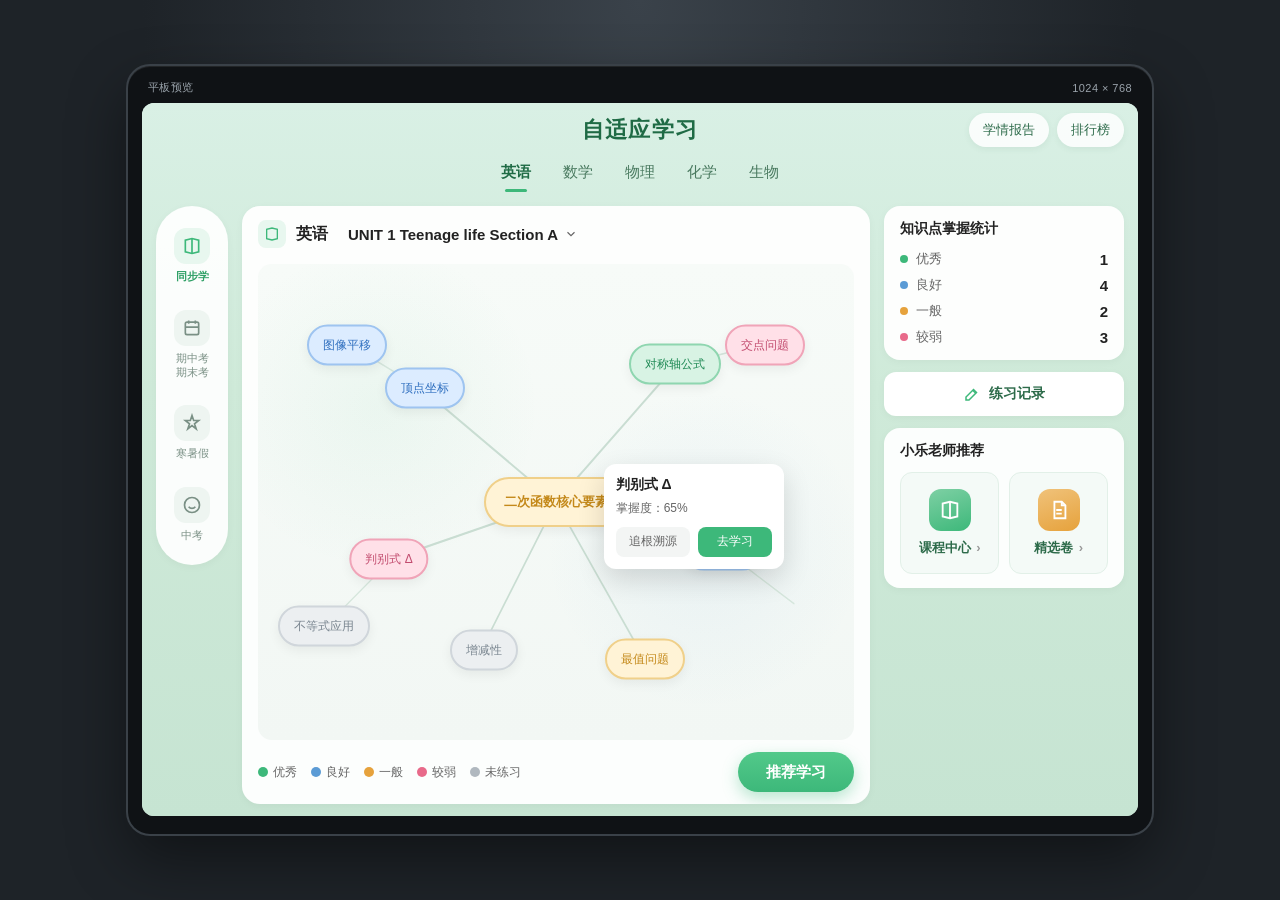
==== index.html @ 0421db3d "Add adaptive learning course-center prototype with finalized chapter page. Includes chapter UI snaps" ====
<!DOCTYPE html>
<html lang="zh-CN">
<head>
  <meta charset="UTF-8" />
  <meta name="viewport" content="width=device-width, initial-scale=1.0" />
  <title>自适应学习 · 课程中心原型</title>
  <link rel="stylesheet" href="css/app.css?v=20260810ae" />
  <link rel="stylesheet" href="css/prd.css?v=20260810h" />
</head>
<body>
  <div class="device-stage">
    <div class="device-frame" id="device-frame">
      <div class="device-bezel">
        <div class="device-meta">
          <span>平板预览</span>
          <span>1024 × 768</span>
        </div>
        <div class="shell">
    <!-- ========== 首页 ========== -->
    <div class="view active" id="view-home">
      <div class="home">
        <div class="home-top">
          <div class="home-brand">自适应学习</div>
          <div class="home-actions">
            <button class="pill-btn" type="button">学情报告</button>
            <button class="pill-btn" type="button">排行榜</button>
          </div>
        </div>

        <div class="subjects">
          <button class="subject active" type="button">英语</button>
          <button class="subject" type="button">数学</button>
          <button class="subject" type="button">物理</button>
          <button class="subject" type="button">化学</button>
          <button class="subject" type="button">生物</button>
        </div>

        <div class="home-body">
          <aside class="side-nav">
            <button class="side-item active" type="button">
              <span class="icon">
                <svg viewBox="0 0 24 24" fill="none" stroke="currentColor" stroke-width="2"><path d="M4 19V5l8-2 8 2v14l-8 2-8-2z"/><path d="M12 3v18"/></svg>
              </span>
              同步学
            </button>
            <button class="side-item" type="button">
              <span class="icon">
                <svg viewBox="0 0 24 24" fill="none" stroke="currentColor" stroke-width="2"><rect x="4" y="5" width="16" height="15" rx="2"/><path d="M8 3v4M16 3v4M4 11h16"/></svg>
              </span>
              期中考<br />期末考
            </button>
            <button class="side-item" type="button">
              <span class="icon">
                <svg viewBox="0 0 24 24" fill="none" stroke="currentColor" stroke-width="2"><path d="M12 3l2 6h6l-5 4 2 6-5-4-5 4 2-6-5-4h6z"/></svg>
              </span>
              寒暑假
            </button>
            <button class="side-item" type="button">
              <span class="icon">
                <svg viewBox="0 0 24 24" fill="none" stroke="currentColor" stroke-width="2"><circle cx="12" cy="12" r="9"/><path d="M8 14s1.5 2 4 2 4-2 4-2M9 10h.01M15 10h.01"/></svg>
              </span>
              中考
            </button>
          </aside>

          <section class="map-card">
            <div class="map-head">
              <span class="book">
                <svg viewBox="0 0 24 24" fill="none" stroke="currentColor" stroke-width="2"><path d="M4 19V5l8-2 8 2v14l-8 2-8-2z"/></svg>
              </span>
              <span class="map-subject">英语</span>
              <div class="catalog-picker" id="scope-picker">
                <button class="catalog-trigger" type="button" id="home-scope-title" aria-expanded="false" aria-haspopup="listbox">
                  <span id="home-scope-name">UNIT 1 Teenage life Section A</span>
                  <svg class="catalog-caret" viewBox="0 0 24 24" fill="none" stroke="currentColor" stroke-width="2"><path d="M6 9l6 6 6-6"/></svg>
                </button>
                <div class="catalog-menu" id="scope-menu" hidden>
                  <div class="catalog-group open" data-group="unit1">
                    <div class="catalog-row catalog-chapter" data-home-scope="chapter" data-scope-label="UNIT 1 Teenage life">
                      <button type="button" class="catalog-toggle" aria-label="展开或收起" data-toggle-group="unit1"></button>
                      <button type="button" class="catalog-label">UNIT 1 Teenage life</button>
                    </div>
                    <div class="catalog-children">
                      <button type="button" class="catalog-row catalog-section active" data-home-scope="section" data-scope-label="UNIT 1 Teenage life Section A">
                        Section A
                      </button>
                      <button type="button" class="catalog-row catalog-section" data-home-scope="section" data-scope-label="UNIT 1 Teenage life Section B">
                        Section B
                      </button>
                    </div>
                  </div>
                  <div class="catalog-group open" data-group="unit2">
                    <div class="catalog-row catalog-chapter" data-home-scope="chapter" data-scope-label="UNIT 2 Travelling around">
                      <button type="button" class="catalog-toggle" aria-label="展开或收起" data-toggle-group="unit2"></button>
                      <button type="button" class="catalog-label">UNIT 2 Travelling around</button>
                    </div>
                    <div class="catalog-children">
                      <button type="button" class="catalog-row catalog-section" data-home-scope="section" data-scope-label="UNIT 2 Travelling around Section A">
                        Section A
                      </button>
                      <button type="button" class="catalog-row catalog-section" data-home-scope="section" data-scope-label="UNIT 2 Travelling around Section B">
                        Section B
                      </button>
                    </div>
                  </div>
                </div>
              </div>
            </div>

            <div class="map-stage">
              <svg class="map-svg" viewBox="0 0 800 420" preserveAspectRatio="none">
                <line x1="400" y1="210" x2="220" y2="110" stroke="#c9ddd2" stroke-width="2" />
                <line x1="400" y1="210" x2="560" y2="90" stroke="#c9ddd2" stroke-width="2" />
                <line x1="400" y1="210" x2="180" y2="260" stroke="#c9ddd2" stroke-width="2" />
                <line x1="400" y1="210" x2="620" y2="250" stroke="#c9ddd2" stroke-width="2" />
                <line x1="400" y1="210" x2="300" y2="340" stroke="#c9ddd2" stroke-width="2" />
                <line x1="400" y1="210" x2="520" y2="350" stroke="#c9ddd2" stroke-width="2" />
                <line x1="220" y1="110" x2="120" y2="70" stroke="#d5e6dc" stroke-width="1.5" />
                <line x1="560" y1="90" x2="680" y2="70" stroke="#d5e6dc" stroke-width="1.5" />
                <line x1="180" y1="260" x2="90" y2="320" stroke="#d5e6dc" stroke-width="1.5" />
                <line x1="620" y1="250" x2="720" y2="300" stroke="#d5e6dc" stroke-width="1.5" />
              </svg>

              <button class="node good" style="left:28%; top:26%;" type="button">顶点坐标</button>
              <button class="node excellent" style="left:70%; top:21%;" type="button">对称轴公式</button>
              <button class="node center average" style="left:50%; top:50%;" type="button">二次函数核心要素</button>
              <button class="node weak" style="left:22%; top:62%;" type="button">判别式 Δ</button>
              <button class="node good" style="left:78%; top:60%;" type="button">开口方向</button>
              <button class="node none" style="left:38%; top:81%;" type="button">增减性</button>
              <button class="node average" style="left:65%; top:83%;" type="button">最值问题</button>
              <button class="node good" style="left:15%; top:17%;" type="button">图像平移</button>
              <button class="node weak" style="left:85%; top:17%;" type="button">交点问题</button>
              <button class="node none" style="left:11%; top:76%;" type="button">不等式应用</button>

              <div class="node-popup">
                <div class="name">判别式 Δ</div>
                <div class="mastery">掌握度：65%</div>
                <div class="actions">
                  <button class="btn-ghost" type="button">追根溯源</button>
                  <button class="btn-primary" type="button" data-nav="special">去学习</button>
                </div>
              </div>
            </div>

            <div class="map-footer">
              <div class="legend">
                <span><i class="excellent"></i>优秀</span>
                <span><i class="good"></i>良好</span>
                <span><i class="average"></i>一般</span>
                <span><i class="weak"></i>较弱</span>
                <span><i class="none"></i>未练习</span>
              </div>
              <button class="recommend-study" type="button" data-nav="special">推荐学习</button>
            </div>
          </section>

          <aside class="right-col">
            <div class="stat-card">
              <div class="card-title">知识点掌握统计</div>
              <div class="stat-list">
                <div class="stat-row"><span class="left"><i class="dot" style="background:#3db87a"></i>优秀</span><strong>1</strong></div>
                <div class="stat-row"><span class="left"><i class="dot" style="background:#5b9bd5"></i>良好</span><strong>4</strong></div>
                <div class="stat-row"><span class="left"><i class="dot" style="background:#e6a23c"></i>一般</span><strong>2</strong></div>
                <div class="stat-row"><span class="left"><i class="dot" style="background:#e86a8a"></i>较弱</span><strong>3</strong></div>
              </div>
            </div>

            <button class="practice-btn" type="button">
              <svg viewBox="0 0 24 24" fill="none" stroke="currentColor" stroke-width="2"><path d="M4 20h4l10-10-4-4L4 16v4z"/><path d="M13 7l4 4"/></svg>
              练习记录
            </button>

            <div class="teacher-card">
              <div class="card-title">小乐老师推荐</div>
              <div class="teacher-entries">
                <button class="entry" type="button" data-nav="course-center">
                  <div class="entry-icon">
                    <svg viewBox="0 0 24 24" fill="none" stroke="currentColor" stroke-width="2"><path d="M4 19V5l8-2 8 2v14l-8 2-8-2z"/><path d="M12 3v18"/></svg>
                  </div>
                  <div class="label">课程中心 <em>›</em></div>
                </button>
                <button class="entry" type="button" data-nav="papers">
                  <div class="entry-icon orange">
                    <svg viewBox="0 0 24 24" fill="none" stroke="currentColor" stroke-width="2"><path d="M7 3h8l4 4v14H7z"/><path d="M15 3v4h4"/><path d="M9 12h6M9 16h6"/></svg>
                  </div>
                  <div class="label">精选卷 <em>›</em></div>
                </button>
              </div>
            </div>
          </aside>
        </div>
      </div>
    </div>

    <!-- ========== 课程中心 · 小节 ========== -->
    <div class="view" id="view-section">
      <div class="app">
        <header class="header">
          <button class="header-back" type="button" data-nav="home">
            <svg viewBox="0 0 24 24" fill="none" stroke="currentColor" stroke-width="2"><path d="M15 18l-6-6 6-6"/></svg>
            返回
          </button>
          <div class="header-title">课程中心</div>
          <div class="header-action">
            <span class="req-anchor-inline" data-req-anchor="section.filter.entry">
              <button type="button" aria-label="筛选" data-open-filter>
                <svg viewBox="0 0 24 24" fill="none" stroke="currentColor" stroke-width="2"><path d="M4 5h16l-6 7v5l-4 2v-7L4 5z"/></svg>
              </button>
            </span>
          </div>
        </header>

        <nav class="tabs" data-scope="section">
          <button class="tab active" data-panel="section-sync" type="button">同步课</button>
          <button class="tab" data-panel="section-school" type="button">校本课</button>
        </nav>

        <main class="content content-section">
          <div class="section-title-row">
            <div class="section-title req-anchor-inline" data-req-anchor="section.scope.title">UNIT 1 Teenage life Section A</div>
            <span class="req-anchor-inline req-marker-slot" data-req-anchor="section.source.tabs" aria-hidden="true"></span>
          </div>

          <div class="panel active" id="section-sync" data-panel-scope="section">
            <div class="section-split">
              <!-- 左：三类来源用 Tab 切换，避免纵向堆叠 -->
              <div class="section-main">
                <span class="req-anchor-inline req-list-scroll-slot" data-req-anchor="section.list.scroll" aria-hidden="true"></span>
                <div class="source-tabs" role="tablist">
                  <button class="source-tab active" type="button" data-source="research">
                    <span class="source-dot"></span>
                    平台精选课
                    <em class="req-anchor-inline" data-req-anchor="section.source.count">2</em>
                  </button>
                  <button class="source-tab req-anchor-inline" type="button" data-source="teacher" data-req-anchor="section.source.teacher.type">
                    <span class="source-dot blue"></span>
                    任课教师备课资料
                    <em>4</em>
                  </button>
                  <button class="source-tab" type="button" data-source="recording">
                    <span class="source-dot orange"></span>
                    课堂录像
                    <em>1</em>
                  </button>
                </div>

                <div class="source-panel active" data-source-panel="research">
                  <p class="source-desc req-anchor-inline" data-req-anchor="section.source.desc">平台精选的同步学习课程，建议优先学习以掌握本小节核心知识点。</p>
                  <div class="resource-grid cols-3">
                    <article class="resource-card">
                      <div class="resource-thumb"><div class="thumb-label"><div class="badge">高中英语</div><div class="main">重点词汇</div><div class="sub">平台精选</div></div></div>
                      <div class="resource-name">Teenage life Section A 同步课</div>
                      <div class="resource-footer">
                        <span class="resource-duration"><svg viewBox="0 0 24 24" fill="none" stroke="currentColor" stroke-width="2"><circle cx="12" cy="12" r="9"/><path d="M12 7v5l3 2"/></svg>15:00</span>
                        <span class="req-anchor-inline" data-req-anchor="section.filter.course">
                          <span class="status todo req-anchor-inline" data-req-anchor="section.course.status">待学习</span>
                        </span>
                      </div>
                    </article>
                    <article class="resource-card">
                      <div class="resource-thumb"><div class="thumb-label"><div class="badge">高中英语</div><div class="main">定语从句</div><div class="sub">平台精选</div></div></div>
                      <div class="resource-name">Unit1 Section A 语法精讲</div>
                      <div class="resource-footer">
                        <span class="resource-duration"><svg viewBox="0 0 24 24" fill="none" stroke="currentColor" stroke-width="2"><circle cx="12" cy="12" r="9"/><path d="M12 7v5l3 2"/></svg>18:20</span>
                        <span class="status doing">学习中</span>
                      </div>
                    </article>
                  </div>
                </div>

                <div class="source-panel" data-source-panel="teacher">
                  <p class="source-desc">本班任课教师为该小节准备的课件资料，可结合课堂进度查看，巩固当堂所学。</p>
                  <div class="resource-grid cols-3">
                    <article class="resource-card">
                      <div class="resource-thumb type-video">
                        <span class="type-badge">视频</span>
                        <div class="thumb-label">
                          <div class="main">听说精讲</div>
                          <div class="sub">教师备课 · 视频</div>
                        </div>
                        <span class="play-btn" aria-hidden="true">
                          <svg viewBox="0 0 24 24" fill="currentColor"><path d="M8 5v14l11-7z"/></svg>
                        </span>
                      </div>
                      <div class="resource-name">Section A 听说课备课视频</div>
                      <div class="resource-footer">
                        <span class="resource-duration"><svg viewBox="0 0 24 24" fill="none" stroke="currentColor" stroke-width="2"><circle cx="12" cy="12" r="9"/><path d="M12 7v5l3 2"/></svg>12:40</span>
                        <span class="status todo">待学习</span>
                      </div>
                    </article>
                    <article class="resource-card">
                      <div class="resource-thumb type-video">
                        <span class="type-badge">视频</span>
                        <div class="thumb-label">
                          <div class="main">词汇导学</div>
                          <div class="sub">教师备课 · 视频</div>
                        </div>
                        <span class="play-btn" aria-hidden="true">
                          <svg viewBox="0 0 24 24" fill="currentColor"><path d="M8 5v14l11-7z"/></svg>
                        </span>
                      </div>
                      <div class="resource-name">Teenage life 重点词汇导学视频</div>
                      <div class="resource-footer">
                        <span class="resource-duration"><svg viewBox="0 0 24 24" fill="none" stroke="currentColor" stroke-width="2"><circle cx="12" cy="12" r="9"/><path d="M12 7v5l3 2"/></svg>08:25</span>
                        <span class="status doing">学习中</span>
                      </div>
                    </article>
                    <article class="resource-card">
                      <div class="resource-thumb type-ppt">
                        <span class="type-badge ppt">PPT课件</span>
                        <div class="ppt-slides" aria-hidden="true">
                          <span></span><span></span><span></span>
                        </div>
                        <div class="thumb-label">
                          <div class="main">第五课时</div>
                          <div class="sub">教师备课 · PPT</div>
                        </div>
                      </div>
                      <div class="resource-name">Unit1 English around the world 第五课时课件</div>
                      <div class="resource-footer">
                        <span class="resource-duration">
                          <svg viewBox="0 0 24 24" fill="none" stroke="currentColor" stroke-width="2"><path d="M7 3h8l4 4v14H7z"/><path d="M15 3v4h4"/><path d="M9 12h6M9 16h4"/></svg>
                          18 页
                        </span>
                        <span class="status done">已学习</span>
                      </div>
                    </article>
                    <article class="resource-card">
                      <div class="resource-thumb type-ppt">
                        <span class="type-badge ppt">PPT课件</span>
                        <div class="ppt-slides" aria-hidden="true">
                          <span></span><span></span><span></span>
                        </div>
                        <div class="thumb-label">
                          <div class="main">语法梳理</div>
                          <div class="sub">教师备课 · PPT</div>
                        </div>
                      </div>
                      <div class="resource-name">Section A 语法要点课件</div>
                      <div class="resource-footer">
                        <span class="resource-duration">
                          <svg viewBox="0 0 24 24" fill="none" stroke="currentColor" stroke-width="2"><path d="M7 3h8l4 4v14H7z"/><path d="M15 3v4h4"/><path d="M9 12h6M9 16h4"/></svg>
                          12 页
                        </span>
                        <span class="status todo">待学习</span>
                      </div>
                    </article>
                  </div>
                </div>

                <div class="source-panel" data-source-panel="recording">
                  <p class="source-desc">当前小节的课堂录像，建议课后复习学习；回看老师讲解，便于查漏补缺。</p>
                  <div class="resource-grid cols-3">
                    <article class="resource-card">
                      <div class="resource-thumb"><div class="thumb-label"><div class="badge">课堂录像</div><div class="main">星期四课堂</div><div class="sub">2026-04-02</div></div></div>
                      <div class="resource-name">星期四(2026-04-02)14:49-14:59 课堂录像</div>
                      <div class="resource-footer">
                        <span class="resource-duration"><svg viewBox="0 0 24 24" fill="none" stroke="currentColor" stroke-width="2"><circle cx="12" cy="12" r="9"/><path d="M12 7v5l3 2"/></svg>10:00</span>
                        <span class="status doing">学习中</span>
                      </div>
                    </article>
                  </div>
                </div>
              </div>

              <!-- 右：练习试卷常显，首屏可见 -->
              <aside class="section-papers">
                <div class="papers-card">
                  <div class="papers-head">
                    <div>
                      <h3 class="papers-title req-anchor-inline" data-req-anchor="section.papers.title">练习试卷</h3>
                      <p class="papers-desc req-anchor-inline" data-req-anchor="section.papers.desc">学完课程后建议练习试卷，以可巩固学习内容</p>
                    </div>
                    <span class="papers-count req-anchor-inline" data-req-anchor="section.papers.count">3 套</span>
                  </div>
                  <div class="paper-list">
                    <div class="paper-item is-todo">
                      <div class="paper-icon"><svg viewBox="0 0 24 24" fill="none" stroke="currentColor" stroke-width="2"><path d="M7 3h8l4 4v14H7z"/><path d="M15 3v4h4"/><path d="M9 12h6M9 16h6"/></svg></div>
                      <div class="paper-body">
                        <div class="paper-name-row">
                          <div class="paper-name">UNIT 1 Section A 同步练习卷</div>
                          <span class="paper-status todo req-anchor-inline" data-req-anchor="section.filter.paper">未练习</span>
                        </div>
                        <div class="paper-meta"><span>共 20 题</span><span>预计 25 分钟</span></div>
                      </div>
                      <span class="paper-action todo req-anchor-inline" data-req-anchor="section.papers.action">去练习 ›</span>
                    </div>
                    <div class="paper-item is-done">
                      <div class="paper-icon done"><svg viewBox="0 0 24 24" fill="none" stroke="currentColor" stroke-width="2"><path d="M7 3h8l4 4v14H7z"/><path d="M15 3v4h4"/><path d="M9 12h6M9 16h6"/></svg></div>
                      <div class="paper-body">
                        <div class="paper-name-row">
                          <div class="paper-name">Teenage life 词汇巩固卷</div>
                          <span class="paper-status done">已练习</span>
                        </div>
                        <div class="paper-meta"><span>共 15 题</span><span>得分 86</span></div>
                      </div>
                      <span class="paper-action done">查看详情 ›</span>
                    </div>
                    <div class="paper-item is-todo">
                      <div class="paper-icon"><svg viewBox="0 0 24 24" fill="none" stroke="currentColor" stroke-width="2"><path d="M7 3h8l4 4v14H7z"/><path d="M15 3v4h4"/><path d="M9 12h6M9 16h6"/></svg></div>
                      <div class="paper-body">
                        <div class="paper-name-row">
                          <div class="paper-name">Section A 语法专项检测</div>
                          <span class="paper-status todo">未练习</span>
                        </div>
                        <div class="paper-meta"><span>共 12 题</span><span>预计 20 分钟</span></div>
                      </div>
                      <span class="paper-action todo">去练习 ›</span>
                    </div>
                  </div>
                </div>
              </aside>
            </div>
          </div>

          <div class="panel" id="section-school" data-panel-scope="section">
            <section class="category">
              <div class="resource-grid">
                <article class="resource-card">
                  <div class="resource-thumb"><div class="thumb-label"><div class="badge">校本课</div><div class="main">校本拓展</div><div class="sub">本校特色</div></div></div>
                  <div class="resource-name">本校 · Teenage life 口语拓展课</div>
                  <div class="resource-footer">
                    <span class="resource-duration"><svg viewBox="0 0 24 24" fill="none" stroke="currentColor" stroke-width="2"><circle cx="12" cy="12" r="9"/><path d="M12 7v5l3 2"/></svg>16:00</span>
                    <span class="status todo">待学习</span>
                  </div>
                </article>
                <article class="resource-card">
                  <div class="resource-thumb"><div class="thumb-label"><div class="badge">校本课</div><div class="main">校本精讲</div><div class="sub">本校特色</div></div></div>
                  <div class="resource-name">本校 · Section A 阅读策略课</div>
                  <div class="resource-footer">
                    <span class="resource-duration"><svg viewBox="0 0 24 24" fill="none" stroke="currentColor" stroke-width="2"><circle cx="12" cy="12" r="9"/><path d="M12 7v5l3 2"/></svg>20:00</span>
                    <span class="status done">已学习</span>
                  </div>
                </article>
              </div>
            </section>
          </div>
        </main>
      </div>
    </div>

    <!-- ========== 课程中心 · 章节 ========== -->
    <div class="view" id="view-chapter">
      <div class="app">
        <header class="header">
          <button class="header-back" type="button" data-nav="home">
            <svg viewBox="0 0 24 24" fill="none" stroke="currentColor" stroke-width="2"><path d="M15 18l-6-6 6-6"/></svg>
            返回
          </button>
          <div class="header-title header-title-chapter" id="chapter-header-title">
            <span class="header-title-main">课程中心</span><span class="header-title-sep">-</span><span class="header-title-unit" id="chapter-header-unit">UNIT 1 Teenage life</span>
          </div>
          <div class="header-action">
            <button type="button" aria-label="筛选" data-open-filter>
              <svg viewBox="0 0 24 24" fill="none" stroke="currentColor" stroke-width="2"><path d="M4 5h16l-6 7v5l-4 2v-7L4 5z"/></svg>
            </button>
          </div>
        </header>

        <div class="chapter-tabs-shell theme-sync" id="chapter-tabs-shell">
          <div class="student-edge" aria-hidden="true">
            <svg class="edge-wave" viewBox="0 0 600 28" preserveAspectRatio="none">
              <path class="wave-fill" d="M0,18 C40,8 80,26 120,16 C160,6 200,24 240,14 C280,4 320,22 360,12 C400,2 440,20 480,12 C520,4 560,18 600,10 L600,0 L0,0 Z"></path>
            </svg>
            <div class="edge-stickers">
              <span class="sticker sk-1"></span>
              <span class="sticker sk-2"></span>
              <span class="sticker sk-3"></span>
            </div>
            <span class="edge-chip"></span>
          </div>
          <nav class="tabs" data-scope="chapter">
            <button class="tab active" data-panel="chapter-sync" data-chapter-type="sync" type="button">同步课</button>
            <button class="tab" data-panel="chapter-sync" data-chapter-type="topic" type="button">专题课</button>
            <button class="tab" data-panel="chapter-sync" data-chapter-type="extend" type="button">拓展课</button>
            <button class="tab" data-panel="chapter-school" type="button">校本课</button>
          </nav>
        </div>

        <main class="content content-section">
          <div class="panel active" id="chapter-sync" data-panel-scope="chapter">
            <div class="chapter-stage theme-sync" id="chapter-type-split">
              <div class="chapter-stage-body section-split">
              <div class="section-main" id="chapter-course-main">
                <div class="lane-head">
                  <span class="lane-label">课程</span>
                  <span class="lane-hint" id="chapter-course-hint">教材同步 · 循序渐进</span>
                  <span class="lane-count" id="chapter-course-count">4 门</span>
                </div>
                <div class="source-panel active" data-chapter-panel="sync">
                  <div class="resource-grid cols-3">
                    <article class="resource-card">
                      <div class="resource-thumb"><div class="thumb-label"><div class="badge">同步课</div><div class="main">Unit 概述</div><div class="sub">章节同步</div></div></div>
                      <div class="resource-name">UNIT 1 Teenage life 单元导读</div>
                      <div class="resource-footer">
                        <span class="resource-duration"><svg viewBox="0 0 24 24" fill="none" stroke="currentColor" stroke-width="2"><circle cx="12" cy="12" r="9"/><path d="M12 7v5l3 2"/></svg>12:00</span>
                        <span class="status done">已学习</span>
                      </div>
                    </article>
                    <article class="resource-card">
                      <div class="resource-thumb"><div class="thumb-label"><div class="badge">同步课</div><div class="main">Section A</div><div class="sub">章节同步</div></div></div>
                      <div class="resource-name">Teenage life Section A 同步课</div>
                      <div class="resource-footer">
                        <span class="resource-duration"><svg viewBox="0 0 24 24" fill="none" stroke="currentColor" stroke-width="2"><circle cx="12" cy="12" r="9"/><path d="M12 7v5l3 2"/></svg>15:00</span>
                        <span class="status doing">学习中</span>
                      </div>
                    </article>
                    <article class="resource-card">
                      <div class="resource-thumb"><div class="thumb-label"><div class="badge">同步课</div><div class="main">Section B</div><div class="sub">章节同步</div></div></div>
                      <div class="resource-name">Teenage life Section B 同步课</div>
                      <div class="resource-footer">
                        <span class="resource-duration"><svg viewBox="0 0 24 24" fill="none" stroke="currentColor" stroke-width="2"><circle cx="12" cy="12" r="9"/><path d="M12 7v5l3 2"/></svg>16:30</span>
                        <span class="status todo">待学习</span>
                      </div>
                    </article>
                    <article class="resource-card">
                      <div class="resource-thumb"><div class="thumb-label"><div class="badge">同步课</div><div class="main">单元总结</div><div class="sub">章节同步</div></div></div>
                      <div class="resource-name">UNIT 1 单元知识梳理</div>
                      <div class="resource-footer">
                        <span class="resource-duration"><svg viewBox="0 0 24 24" fill="none" stroke="currentColor" stroke-width="2"><circle cx="12" cy="12" r="9"/><path d="M12 7v5l3 2"/></svg>20:00</span>
                        <span class="status todo">待学习</span>
                      </div>
                    </article>
                  </div>
                </div>

                <div class="source-panel" data-chapter-panel="topic">
                  <div class="resource-grid cols-3">
                    <article class="resource-card">
                      <div class="resource-thumb"><div class="thumb-label"><div class="badge">专题课</div><div class="main">词汇专题</div><div class="sub">重难点突破</div></div></div>
                      <div class="resource-name">Teenage life 核心词汇专题</div>
                      <div class="resource-footer">
                        <span class="resource-duration"><svg viewBox="0 0 24 24" fill="none" stroke="currentColor" stroke-width="2"><circle cx="12" cy="12" r="9"/><path d="M12 7v5l3 2"/></svg>25:00</span>
                        <span class="status todo">待学习</span>
                      </div>
                    </article>
                    <article class="resource-card">
                      <div class="resource-thumb"><div class="thumb-label"><div class="badge">专题课</div><div class="main">语法专题</div><div class="sub">重难点突破</div></div></div>
                      <div class="resource-name">定语从句专题精讲</div>
                      <div class="resource-footer">
                        <span class="resource-duration"><svg viewBox="0 0 24 24" fill="none" stroke="currentColor" stroke-width="2"><circle cx="12" cy="12" r="9"/><path d="M12 7v5l3 2"/></svg>28:40</span>
                        <span class="status doing">学习中</span>
                      </div>
                    </article>
                    <article class="resource-card">
                      <div class="resource-thumb"><div class="thumb-label"><div class="badge">专题课</div><div class="main">阅读专题</div><div class="sub">重难点突破</div></div></div>
                      <div class="resource-name">青少年话题阅读策略专题</div>
                      <div class="resource-footer">
                        <span class="resource-duration"><svg viewBox="0 0 24 24" fill="none" stroke="currentColor" stroke-width="2"><circle cx="12" cy="12" r="9"/><path d="M12 7v5l3 2"/></svg>22:15</span>
                        <span class="status todo">待学习</span>
                      </div>
                    </article>
                  </div>
                </div>

                <div class="source-panel" data-chapter-panel="extend">
                  <div class="resource-grid cols-3">
                    <article class="resource-card">
                      <div class="resource-thumb"><div class="thumb-label"><div class="badge">拓展课</div><div class="main">文化拓展</div><div class="sub">拔高提升</div></div></div>
                      <div class="resource-name">英美青少年校园文化拓展</div>
                      <div class="resource-footer">
                        <span class="resource-duration"><svg viewBox="0 0 24 24" fill="none" stroke="currentColor" stroke-width="2"><circle cx="12" cy="12" r="9"/><path d="M12 7v5l3 2"/></svg>18:00</span>
                        <span class="status todo">待学习</span>
                      </div>
                    </article>
                    <article class="resource-card">
                      <div class="resource-thumb"><div class="thumb-label"><div class="badge">拓展课</div><div class="main">写作拓展</div><div class="sub">拔高提升</div></div></div>
                      <div class="resource-name">Teenage life 话题写作拓展</div>
                      <div class="resource-footer">
                        <span class="resource-duration"><svg viewBox="0 0 24 24" fill="none" stroke="currentColor" stroke-width="2"><circle cx="12" cy="12" r="9"/><path d="M12 7v5l3 2"/></svg>24:00</span>
                        <span class="status todo">待学习</span>
                      </div>
                    </article>
                  </div>
                </div>
              </div>

              <aside class="section-papers">
                <div class="papers-card" id="chapter-papers-card">
                  <div class="lane-head lane-head-papers">
                    <span class="lane-label">试卷</span>
                    <span class="lane-hint" id="chapter-papers-hint">及时巩固</span>
                    <span class="lane-count" id="chapter-papers-count">2 套</span>
                  </div>

                  <div class="paper-list chapter-papers active" data-chapter-papers="sync">
                    <div class="paper-item is-todo">
                      <div class="paper-icon"><svg viewBox="0 0 24 24" fill="none" stroke="currentColor" stroke-width="2"><path d="M7 3h8l4 4v14H7z"/><path d="M15 3v4h4"/><path d="M9 12h6M9 16h6"/></svg></div>
                      <div class="paper-body">
                        <div class="paper-name-row">
                          <div class="paper-name">UNIT 1 同步课 · 单元综合练习</div>
                          <span class="paper-status todo">未练习</span>
                        </div>
                        <div class="paper-meta"><span>共 30 题</span><span>预计 40 分钟</span></div>
                      </div>
                      <span class="paper-action todo">去练习 ›</span>
                    </div>
                    <div class="paper-item is-done">
                      <div class="paper-icon done"><svg viewBox="0 0 24 24" fill="none" stroke="currentColor" stroke-width="2"><path d="M7 3h8l4 4v14H7z"/><path d="M15 3v4h4"/><path d="M9 12h6M9 16h6"/></svg></div>
                      <div class="paper-body">
                        <div class="paper-name-row">
                          <div class="paper-name">UNIT 1 同步课 · Section 过关检测</div>
                          <span class="paper-status done">已练习</span>
                        </div>
                        <div class="paper-meta"><span>共 18 题</span><span>得分 92</span></div>
                      </div>
                      <span class="paper-action done">查看详情 ›</span>
                    </div>
                  </div>

                  <div class="paper-list chapter-papers" data-chapter-papers="topic">
                    <div class="paper-item is-done">
                      <div class="paper-icon done"><svg viewBox="0 0 24 24" fill="none" stroke="currentColor" stroke-width="2"><path d="M7 3h8l4 4v14H7z"/><path d="M15 3v4h4"/><path d="M9 12h6M9 16h6"/></svg></div>
                      <div class="paper-body">
                        <div class="paper-name-row">
                          <div class="paper-name">专题课 · 词汇与语法综合卷</div>
                          <span class="paper-status done">已练习</span>
                        </div>
                        <div class="paper-meta"><span>共 24 题</span><span>得分 78</span></div>
                      </div>
                      <span class="paper-action done">查看详情 ›</span>
                    </div>
                    <div class="paper-item is-todo">
                      <div class="paper-icon"><svg viewBox="0 0 24 24" fill="none" stroke="currentColor" stroke-width="2"><path d="M7 3h8l4 4v14H7z"/><path d="M15 3v4h4"/><path d="M9 12h6M9 16h6"/></svg></div>
                      <div class="paper-body">
                        <div class="paper-name-row">
                          <div class="paper-name">专题课 · 阅读策略训练卷</div>
                          <span class="paper-status todo">未练习</span>
                        </div>
                        <div class="paper-meta"><span>共 10 题</span><span>预计 35 分钟</span></div>
                      </div>
                      <span class="paper-action todo">去练习 ›</span>
                    </div>
                  </div>

                  <div class="chapter-papers papers-empty" data-chapter-papers="extend">
                    <div class="empty-illust" aria-hidden="true">
                      <svg viewBox="0 0 120 96" fill="none">
                        <rect x="28" y="18" width="64" height="62" rx="8" fill="#E8F5EE" stroke="#B7E0C8" stroke-width="2"/>
                        <path d="M40 36h40M40 48h28M40 60h34" stroke="#8FCBAA" stroke-width="3" stroke-linecap="round"/>
                        <circle cx="86" cy="70" r="16" fill="#FFF7E8" stroke="#F0C27A" stroke-width="2"/>
                        <path d="M86 62v10M86 76h.01" stroke="#E6A23C" stroke-width="3" stroke-linecap="round"/>
                      </svg>
                    </div>
                    <p class="empty-title">暂未配置拓展课练习试卷</p>
                    <p class="empty-desc">可以先去练习同步课或专题课的配套试卷，巩固所学内容。</p>
                    <div class="empty-actions">
                      <button type="button" class="empty-link" data-jump-chapter-type="sync">去同步课试卷</button>
                      <button type="button" class="empty-link" data-jump-chapter-type="topic">去专题课试卷</button>
                    </div>
                  </div>
                </div>
              </aside>
              </div>
            </div>
          </div>

          <div class="panel" id="chapter-school" data-panel-scope="chapter">
            <section class="category">
              <div class="resource-grid">
                <article class="resource-card">
                  <div class="resource-thumb"><div class="thumb-label"><div class="badge">校本课</div><div class="main">校本单元</div><div class="sub">本校特色</div></div></div>
                  <div class="resource-name">本校 · UNIT 1 校本综合课</div>
                  <div class="resource-footer">
                    <span class="resource-duration"><svg viewBox="0 0 24 24" fill="none" stroke="currentColor" stroke-width="2"><circle cx="12" cy="12" r="9"/><path d="M12 7v5l3 2"/></svg>30:00</span>
                    <span class="status todo">待学习</span>
                  </div>
                </article>
                <article class="resource-card">
                  <div class="resource-thumb"><div class="thumb-label"><div class="badge">校本课</div><div class="main">校本研讨</div><div class="sub">本校特色</div></div></div>
                  <div class="resource-name">本校 · 单元探究学习课</div>
                  <div class="resource-footer">
                    <span class="resource-duration"><svg viewBox="0 0 24 24" fill="none" stroke="currentColor" stroke-width="2"><circle cx="12" cy="12" r="9"/><path d="M12 7v5l3 2"/></svg>26:00</span>
                    <span class="status doing">学习中</span>
                  </div>
                </article>
              </div>
            </section>
          </div>
        </main>
      </div>
    </div>

    <!-- ========== 专项学习中心 ========== -->
    <div class="view" id="view-special">
      <div class="app special-app">
        <header class="header">
          <button class="header-back" type="button" data-nav="home">
            <svg viewBox="0 0 24 24" fill="none" stroke="currentColor" stroke-width="2"><path d="M15 18l-6-6 6-6"/></svg>
            返回
          </button>
          <div class="header-title">专项学习中心</div>
          <div class="header-action"></div>
        </header>

        <main class="special-main">
          <div class="special-ribbon-wrap">
            <div class="special-ribbon">
              <div class="special-ribbon-name">二次函数核心要素</div>
              <div class="special-ribbon-mastery">掌握度30%</div>
            </div>
            <div class="special-notify" aria-hidden="true">
              <svg viewBox="0 0 36 40" width="28" height="32"><path d="M18 2c-7 0-12 5-12 12v6l-3 5h30l-3-5v-6C30 7 25 2 18 2z" fill="#5b9bd5"/><circle cx="18" cy="34" r="3" fill="#5b9bd5"/></svg>
              <span class="special-notify-badge">1</span>
            </div>
          </div>

          <div class="special-cards">
            <button class="special-card card-learn" type="button" data-nav="kp-lecture">
              <div class="special-card-illust">
                <svg viewBox="0 0 160 120" width="140" height="105" aria-hidden="true">
                  <ellipse cx="80" cy="100" rx="52" ry="10" fill="#d9ecff" opacity=".7"/>
                  <path d="M38 78c0-18 18-34 42-34s42 16 42 34v6H38v-6z" fill="#fff" stroke="#7eb6e8" stroke-width="2"/>
                  <path d="M48 50c0-16 12-28 32-28s32 12 32 28" fill="none" stroke="#7eb6e8" stroke-width="2"/>
                  <rect x="52" y="58" width="56" height="8" rx="2" fill="#b8d9f5"/>
                  <rect x="58" y="70" width="44" height="6" rx="2" fill="#cfe6fa"/>
                  <circle cx="118" cy="42" r="16" fill="#ffe08a" stroke="#f0c14a" stroke-width="2"/>
                  <path d="M118 30v4M118 50v4M106 42h4M126 42h4M109 33l3 3M124 51l3 3M109 51l3-3M124 33l3-3" stroke="#f0c14a" stroke-width="1.5"/>
                  <path d="M98 78l22-18 8 6-22 18-8-6z" fill="#f7c948" stroke="#e0a800" stroke-width="1.5"/>
                  <path d="M98 78l8 6v10l-8-4V78z" fill="#e0a800"/>
                </svg>
              </div>
              <div class="special-card-title">知识点学习</div>
              <div class="special-card-desc">精品微课、知识点精讲</div>
            </button>

            <div class="special-card card-practice is-disabled" aria-disabled="true">
              <div class="special-card-illust">
                <svg viewBox="0 0 160 120" width="140" height="105" aria-hidden="true">
                  <ellipse cx="80" cy="100" rx="52" ry="10" fill="#ebe4ff" opacity=".7"/>
                  <rect x="48" y="28" width="64" height="62" rx="8" fill="#fff" stroke="#b39ddb" stroke-width="2"/>
                  <path d="M56 42h48M56 54h40M56 66h44" stroke="#d1c4e9" stroke-width="3" stroke-linecap="round"/>
                  <path d="M100 70l18-22 8 6-18 22-10-2 2-4z" fill="#ce93d8" stroke="#ab47bc" stroke-width="1.5"/>
                  <circle cx="72" cy="78" r="6" fill="#ede7f6"/>
                </svg>
              </div>
              <div class="special-card-title">题目练习</div>
              <div class="special-card-desc">高效练习，AI讲解</div>
            </div>

            <div class="special-card card-record is-disabled" aria-disabled="true">
              <div class="special-card-illust">
                <svg viewBox="0 0 160 120" width="140" height="105" aria-hidden="true">
                  <ellipse cx="80" cy="100" rx="52" ry="10" fill="#ffe8d6" opacity=".7"/>
                  <circle cx="80" cy="58" r="34" fill="#fff" stroke="#ffb74d" stroke-width="3"/>
                  <circle cx="80" cy="58" r="22" fill="none" stroke="#ffcc80" stroke-width="3"/>
                  <circle cx="80" cy="58" r="10" fill="#ff7043"/>
                  <path d="M80 58l18-20" stroke="#ef5350" stroke-width="3" stroke-linecap="round"/>
                  <circle cx="108" cy="86" r="12" fill="#ffd54f" stroke="#f9a825" stroke-width="2"/>
                  <text x="108" y="91" text-anchor="middle" font-size="12" fill="#f57f17" font-weight="700">¥</text>
                </svg>
              </div>
              <div class="special-card-title">练习记录</div>
              <div class="special-card-desc">查看记录，厘清盲点</div>
            </div>
          </div>
        </main>
      </div>
    </div>

    <!-- ========== 知识点精讲 ========== -->
    <div class="view" id="view-kp-lecture">
      <div class="app lecture-app">
        <header class="lecture-header">
          <button class="lecture-back" type="button" data-nav="special" aria-label="返回">
            <svg viewBox="0 0 24 24" fill="none" stroke="currentColor" stroke-width="2.2"><path d="M15 18l-6-6 6-6"/></svg>
          </button>
          <nav class="lecture-tabs" data-scope="lecture">
            <button class="lecture-tab active" data-panel="lecture-text" type="button">知识点精讲</button>
            <span class="lecture-tab-divider" aria-hidden="true"></span>
            <button class="lecture-tab" data-panel="lecture-video" type="button">知识点视频</button>
          </nav>
          <div class="demo-mode-switch" role="group" aria-label="考点形态演示">
            <span class="demo-mode-label">演示</span>
            <button type="button" class="demo-mode-btn" data-kp-mode="multi">多考点</button>
            <button type="button" class="demo-mode-btn active" data-kp-mode="single">单考点</button>
          </div>
        </header>

        <main class="lecture-content">
          <div class="panel active" id="lecture-text" data-panel-scope="lecture">
            <div id="kp-card-root" class="kp-card-root"></div>
          </div>

          <div class="panel" id="lecture-video" data-panel-scope="lecture">
            <div class="lecture-empty">
              <div class="lecture-empty-icon">▶</div>
              <p>知识点视频暂未接入，敬请期待</p>
            </div>
          </div>
        </main>

        <footer class="lecture-footer">
          <button type="button" class="lecture-btn ghost">查看笔记(1)</button>
          <button type="button" class="lecture-btn primary">去测试</button>
        </footer>
      </div>
    </div>

    <!-- ========== 精选卷 ========== -->
    <div class="view" id="view-papers">
      <div class="app">
        <header class="header">
          <button class="header-back" type="button" data-nav="home">
            <svg viewBox="0 0 24 24" fill="none" stroke="currentColor" stroke-width="2"><path d="M15 18l-6-6 6-6"/></svg>
            返回
          </button>
          <div class="header-title">精选卷-英语</div>
          <div class="header-action">
            <button type="button" aria-label="筛选" data-open-filter>
              <svg viewBox="0 0 24 24" fill="none" stroke="currentColor" stroke-width="2"><path d="M4 5h16l-6 7v5l-4 2v-7L4 5z"/></svg>
            </button>
          </div>
        </header>

        <main class="content papers-content">
          <div class="section-title">UNIT 1 Teenage life Section A</div>

          <div class="featured-grid">
            <!-- 未测试 -->
            <article class="exam-card" data-exam-status="todo">
              <div class="exam-thumb">
                <div class="exam-thumb-inner">
                  <div class="exam-sheet">
                    <span class="sheet-line"></span>
                    <span class="sheet-line short"></span>
                    <span class="sheet-line"></span>
                    <span class="sheet-line mid"></span>
                  </div>
                </div>
              </div>
              <div class="exam-body">
                <div class="exam-name">Teenage life Section A 同步练习卷</div>
                <div class="exam-info">
                  <span>答题数量: 25</span>
                  <span>满分: 100</span>
                </div>
                <div class="exam-result">
                  <span class="result-label">测试结果</span>
                  <span class="result-score empty">--</span>
                </div>
                <div class="exam-actions">
                  <button type="button" class="exam-btn ghost">查看试卷</button>
                  <button type="button" class="exam-btn primary">去测试</button>
                </div>
              </div>
            </article>

            <!-- 已测试：仅查看解析，不支持重新测试 -->
            <article class="exam-card is-done" data-exam-status="done">
              <div class="exam-thumb">
                <span class="exam-tag">已测试</span>
                <div class="exam-thumb-inner">
                  <div class="exam-sheet">
                    <span class="sheet-line"></span>
                    <span class="sheet-line short"></span>
                    <span class="sheet-line"></span>
                    <span class="sheet-line mid"></span>
                  </div>
                </div>
              </div>
              <div class="exam-body">
                <div class="exam-name">Teenage life Section A 词汇巩固卷</div>
                <div class="exam-info">
                  <span>答题数量: 25</span>
                  <span>满分: 100</span>
                </div>
                <div class="exam-result">
                  <span class="result-label">测试结果</span>
                  <span class="result-score">87分</span>
                </div>
                <div class="exam-actions">
                  <button type="button" class="exam-btn primary wide">查看题目解析</button>
                </div>
              </div>
            </article>

            <!-- 未测试 -->
            <article class="exam-card" data-exam-status="todo">
              <div class="exam-thumb">
                <div class="exam-thumb-inner">
                  <div class="exam-sheet">
                    <span class="sheet-line"></span>
                    <span class="sheet-line short"></span>
                    <span class="sheet-line"></span>
                    <span class="sheet-line mid"></span>
                  </div>
                </div>
              </div>
              <div class="exam-body">
                <div class="exam-name">Section A 语法专项检测</div>
                <div class="exam-info">
                  <span>答题数量: 20</span>
                  <span>满分: 100</span>
                </div>
                <div class="exam-result">
                  <span class="result-label">测试结果</span>
                  <span class="result-score empty">--</span>
                </div>
                <div class="exam-actions">
                  <button type="button" class="exam-btn ghost">查看试卷</button>
                  <button type="button" class="exam-btn primary">去测试</button>
                </div>
              </div>
            </article>

            <!-- 已测试：仅查看解析 -->
            <article class="exam-card is-done" data-exam-status="done">
              <div class="exam-thumb">
                <span class="exam-tag">已测试</span>
                <div class="exam-thumb-inner">
                  <div class="exam-sheet">
                    <span class="sheet-line"></span>
                    <span class="sheet-line short"></span>
                    <span class="sheet-line"></span>
                    <span class="sheet-line mid"></span>
                  </div>
                </div>
              </div>
              <div class="exam-body">
                <div class="exam-name">Teenage life Section A 综合测评</div>
                <div class="exam-info">
                  <span>答题数量: 30</span>
                  <span>满分: 100</span>
                </div>
                <div class="exam-result">
                  <span class="result-label">测试结果</span>
                  <span class="result-score">62分</span>
                </div>
                <div class="exam-actions">
                  <button type="button" class="exam-btn primary wide">查看题目解析</button>
                </div>
              </div>
            </article>

            <!-- 测试中：继续测试 -->
            <article class="exam-card" data-exam-status="doing">
              <div class="exam-thumb">
                <div class="exam-thumb-inner">
                  <div class="exam-sheet">
                    <span class="sheet-line"></span>
                    <span class="sheet-line short"></span>
                    <span class="sheet-line"></span>
                    <span class="sheet-line mid"></span>
                  </div>
                </div>
              </div>
              <div class="exam-body">
                <div class="exam-name">Section A 阅读理解精练</div>
                <div class="exam-info">
                  <span>答题数量: 15</span>
                  <span>满分: 100</span>
                </div>
                <div class="exam-result">
                  <span class="result-label">测试结果</span>
                  <span class="result-score empty">--</span>
                </div>
                <div class="exam-actions">
                  <button type="button" class="exam-btn ghost">查看试卷</button>
                  <button type="button" class="exam-btn primary">继续测试</button>
                </div>
              </div>
            </article>

            <!-- 待自批 -->
            <article class="exam-card" data-exam-status="selfcheck">
              <div class="exam-thumb">
                <div class="exam-thumb-inner">
                  <div class="exam-sheet">
                    <span class="sheet-line"></span>
                    <span class="sheet-line short"></span>
                    <span class="sheet-line"></span>
                    <span class="sheet-line mid"></span>
                  </div>
                </div>
              </div>
              <div class="exam-body">
                <div class="exam-name">Teenage life 写作专项练习</div>
                <div class="exam-info">
                  <span>答题数量: 8</span>
                  <span>满分: 100</span>
                </div>
                <div class="exam-result">
                  <span class="result-label">测试结果</span>
                  <span class="result-score empty">--</span>
                </div>
                <div class="exam-actions">
                  <button type="button" class="exam-btn ghost">查看试卷</button>
                  <button type="button" class="exam-btn primary">去自批</button>
                </div>
              </div>
            </article>
          </div>

          <p class="papers-footer-tip">更多试卷正在更新中，敬请期待~</p>
        </main>
      </div>
    </div>

        <!-- 课程中心入口选择（限制在平板画布内） -->
        <div class="modal-mask" id="course-modal">
          <div class="modal">
            <h3>进入课程中心</h3>
            <p>原型中可分别查看两种维度页面。正式产品里会根据当前选中的小节 / 章节自动进入对应视图。</p>
            <div class="modal-actions">
              <button class="primary" type="button" data-nav="section">小节维度（三种来源 + 练习试卷）</button>
              <button class="secondary" type="button" data-nav="chapter">章节维度（同步/专题/拓展 + 配套试卷）</button>
              <button class="cancel" type="button" data-close-modal>取消</button>
            </div>
          </div>
        </div>

        <!-- 筛选抽屉：放在 shell 内，保证盖住课程中心内容 -->
        <div class="filter-mask" id="filter-drawer" hidden>
          <div class="filter-panel" role="dialog" aria-label="筛选" aria-modal="true">
            <div class="filter-head">
              <h3>筛选</h3>
              <button type="button" class="filter-close" data-close-filter aria-label="关闭">
                <svg viewBox="0 0 24 24" fill="none" stroke="currentColor" stroke-width="2"><path d="M6 6l12 12M18 6L6 18"/></svg>
              </button>
            </div>
            <div class="filter-body">
              <div class="filter-field">
                <label class="filter-label">学习状态</label>
                <div class="filter-select" id="filter-select">
                  <button type="button" class="filter-select-trigger" id="filter-trigger">
                    <span id="filter-trigger-text">待学习</span>
                    <svg viewBox="0 0 24 24" fill="none" stroke="currentColor" stroke-width="2"><path d="M6 9l6 6 6-6"/></svg>
                  </button>
                  <div class="filter-options" id="filter-options">
                    <button type="button" class="filter-option active" data-value="todo">待学习</button>
                    <button type="button" class="filter-option" data-value="learning">学习中</button>
                    <button type="button" class="filter-option" data-value="learned">已学习</button>
                    <button type="button" class="filter-option" data-value="practiced">已练习</button>
                    <button type="button" class="filter-option" data-value="unpracticed">待练习</button>
                  </div>
                </div>
                <p class="filter-hint">课程资源可选「待学习 / 学习中 / 已学习」；练习试卷可选「已练习 / 待练习」。</p>
              </div>
            </div>
            <div class="filter-foot">
              <button type="button" class="filter-btn cancel" data-close-filter>取消</button>
              <button type="button" class="filter-btn confirm" id="filter-confirm">确定</button>
            </div>
          </div>
        </div>
        </div><!-- /.shell -->
      </div><!-- /.device-bezel -->
    </div><!-- /.device-frame -->
  </div><!-- /.device-stage -->

  <script src="js/requirements/section-course.registry.js?v=20260810g"></script>
  <script src="js/requirements/index.js?v=20260810f"></script>
  <script src="js/prd/requirement-utils.js?v=20260810f"></script>
  <script src="js/prd/requirement-floating-card.js?v=20260810f"></script>
  <script src="js/prd/requirement-marker.js?v=20260810i"></script>
  <script src="js/app.js?v=20260810aa"></script>
</body>
</html>
---- css/app.css ----
:root {
  --green: #3db87a;
  --green-dark: #2fa066;
  --green-soft: #e8f7ef;
  --green-header: #5fbf8a;
  --mint: #d8efe4;
  --mint-deep: #c5e6d6;
  --text: #222;
  --text-secondary: #666;
  --text-muted: #999;
  --border: #e8e8e8;
  --bg: #f5f7f6;
  --white: #fff;
  --status-todo: #e6a23c;
  --status-todo-bg: #fdf6ec;
  --status-doing: #409eff;
  --status-doing-bg: #ecf5ff;
  --status-done: #3db87a;
  --status-done-bg: #e8f7ef;
  --shadow: 0 2px 8px rgba(0, 0, 0, 0.04);
  --tablet-w: 1024px;
  --tablet-h: 768px;
}

* {
  box-sizing: border-box;
  margin: 0;
  padding: 0;
}

html,
body {
  height: 100%;
}

body {
  font-family: "PingFang SC", "Microsoft YaHei", "Noto Sans SC", sans-serif;
  color: var(--text);
  background: #1e2328;
  min-height: 100vh;
  overflow: hidden;
}

button {
  font-family: inherit;
  cursor: pointer;
  border: none;
  background: none;
}

a {
  color: inherit;
  text-decoration: none;
}

/* ========== Tablet device stage ========== */
.device-stage {
  min-height: 100vh;
  width: 100%;
  display: flex;
  align-items: center;
  justify-content: center;
  padding: 28px 20px;
  background:
    radial-gradient(ellipse at 50% 0%, #3a424a 0%, transparent 55%),
    #1e2328;
}

.device-frame {
  width: var(--tablet-w);
  height: var(--tablet-h);
  flex-shrink: 0;
  transform-origin: center center;
  position: relative;
}

.device-bezel {
  width: 100%;
  height: 100%;
  border-radius: 22px;
  background: #0f1215;
  padding: 14px 14px 18px;
  box-shadow:
    0 0 0 2px #3a4148,
    0 24px 60px rgba(0, 0, 0, 0.45),
    inset 0 1px 0 rgba(255, 255, 255, 0.08);
  position: relative;
  display: flex;
  flex-direction: column;
  overflow: hidden;
}

.device-meta {
  display: flex;
  justify-content: space-between;
  align-items: center;
  color: #9aa3ab;
  font-size: 11px;
  letter-spacing: 0.04em;
  padding: 0 6px 8px;
  flex-shrink: 0;
}

/* ========== Shell ========== */
.shell {
  width: 100%;
  flex: 1;
  min-height: 0;
  background: var(--mint);
  border-radius: 12px;
  overflow: hidden;
  display: flex;
  flex-direction: column;
  position: relative;
}

.view {
  display: none;
  flex: 1;
  min-height: 0;
  flex-direction: column;
}

.view.active {
  display: flex;
}

/* ========== Home ========== */
.home {
  display: flex;
  flex-direction: column;
  height: 100%;
  min-height: 0;
  background: linear-gradient(180deg, #d9f0e5 0%, #cfead9 40%, #c6e4d2 100%);
  padding: 10px 14px 12px;
  overflow: hidden;
}

.home-top {
  display: grid;
  grid-template-columns: 1fr auto 1fr;
  align-items: center;
  margin-bottom: 10px;
}

.home-brand {
  grid-column: 2;
  text-align: center;
  font-size: 22px;
  font-weight: 700;
  color: #1f6b45;
  letter-spacing: 0.06em;
}

.home-actions {
  grid-column: 3;
  justify-self: end;
  display: flex;
  gap: 8px;
}

.pill-btn {
  display: inline-flex;
  align-items: center;
  gap: 6px;
  height: 34px;
  padding: 0 14px;
  border-radius: 999px;
  background: rgba(255, 255, 255, 0.85);
  color: #2d6b4a;
  font-size: 13px;
  font-weight: 500;
  box-shadow: 0 2px 6px rgba(45, 107, 74, 0.08);
}

.pill-btn:hover {
  background: var(--white);
}

.subjects {
  display: flex;
  justify-content: center;
  gap: 28px;
  margin-bottom: 14px;
}

.subject {
  position: relative;
  padding: 6px 2px 10px;
  font-size: 15px;
  color: #4a7a60;
}

.subject.active {
  color: #1f6b45;
  font-weight: 700;
}

.subject.active::after {
  content: "";
  position: absolute;
  left: 50%;
  bottom: 0;
  transform: translateX(-50%);
  width: 22px;
  height: 3px;
  border-radius: 2px;
  background: var(--green);
}

.home-body {
  flex: 1;
  display: grid;
  grid-template-columns: 72px 1fr 260px;
  gap: 14px;
  min-height: 0;
}

/* Left nav */
.side-nav {
  background: rgba(255, 255, 255, 0.92);
  border-radius: 999px;
  padding: 18px 8px;
  display: flex;
  flex-direction: column;
  align-items: center;
  gap: 18px;
  box-shadow: var(--shadow);
  align-self: start;
}

.side-item {
  width: 100%;
  display: flex;
  flex-direction: column;
  align-items: center;
  gap: 6px;
  color: #7a9085;
  font-size: 11px;
  line-height: 1.25;
  text-align: center;
  padding: 4px 2px;
}

.side-item .icon {
  width: 36px;
  height: 36px;
  border-radius: 12px;
  display: flex;
  align-items: center;
  justify-content: center;
  background: #eef5f1;
  color: #7a9085;
}

.side-item.active {
  color: var(--green-dark);
  font-weight: 600;
}

.side-item.active .icon {
  background: var(--green-soft);
  color: var(--green);
}

.side-item svg {
  width: 20px;
  height: 20px;
}

/* Knowledge map */
.map-card {
  background: rgba(255, 255, 255, 0.95);
  border-radius: 18px;
  padding: 14px 16px 12px;
  box-shadow: var(--shadow);
  display: flex;
  flex-direction: column;
  min-height: 0;
  overflow: hidden;
}

.map-head {
  display: flex;
  align-items: center;
  gap: 10px;
  margin-bottom: 8px;
}

.map-head .book {
  width: 28px;
  height: 28px;
  border-radius: 8px;
  background: var(--green-soft);
  color: var(--green);
  display: flex;
  align-items: center;
  justify-content: center;
}

.map-head .book svg {
  width: 16px;
  height: 16px;
}

.map-subject {
  font-size: 16px;
  font-weight: 700;
  flex-shrink: 0;
}

/* 章节/小节树形下拉（参考样式） */
.catalog-picker {
  position: relative;
  flex: 1;
  min-width: 0;
  margin-left: 6px;
}

.catalog-trigger {
  display: inline-flex;
  align-items: center;
  gap: 6px;
  max-width: 100%;
  padding: 4px 8px 4px 4px;
  border-radius: 6px;
  font-size: 15px;
  font-weight: 600;
  color: var(--text);
  transition: background 0.15s ease;
}

.catalog-trigger:hover,
.catalog-picker.open .catalog-trigger {
  background: rgba(61, 184, 122, 0.08);
}

.catalog-trigger span {
  overflow: hidden;
  text-overflow: ellipsis;
  white-space: nowrap;
}

.catalog-caret {
  width: 14px;
  height: 14px;
  flex-shrink: 0;
  color: #666;
  transition: transform 0.15s ease;
}

.catalog-picker.open .catalog-caret {
  transform: rotate(180deg);
}

.catalog-menu {
  position: absolute;
  left: 0;
  top: calc(100% + 8px);
  width: min(320px, 72vw);
  max-height: 320px;
  overflow-y: auto;
  background: #fff;
  border: 1px solid #e6ebe8;
  border-radius: 4px;
  box-shadow: 0 8px 24px rgba(0, 0, 0, 0.12);
  padding: 6px 0;
  z-index: 20;
}

.catalog-group + .catalog-group {
  margin-top: 2px;
}

.catalog-row {
  width: 100%;
  display: flex;
  align-items: center;
  text-align: left;
  font-size: 14px;
  color: #333;
  background: transparent;
  border: none;
  cursor: pointer;
}

.catalog-chapter {
  padding: 0 12px 0 8px;
  min-height: 36px;
  font-weight: 700;
}

.catalog-toggle {
  width: 22px;
  height: 22px;
  flex-shrink: 0;
  position: relative;
  border: none;
  background: transparent;
  cursor: pointer;
}

.catalog-toggle::before {
  content: "";
  position: absolute;
  left: 7px;
  top: 8px;
  border-left: 4px solid transparent;
  border-right: 4px solid transparent;
  border-top: 5px solid #444;
  transition: transform 0.15s ease;
}

.catalog-group:not(.open) .catalog-toggle::before {
  transform: rotate(-90deg);
  top: 7px;
  left: 8px;
}

.catalog-label {
  flex: 1;
  min-width: 0;
  padding: 8px 4px;
  text-align: left;
  font-size: 14px;
  font-weight: 700;
  color: #222;
  background: transparent;
  border: none;
  cursor: pointer;
  border-radius: 2px;
}

.catalog-label:hover,
.catalog-chapter:hover .catalog-label {
  color: #1f8a55;
}

.catalog-children {
  display: none;
}

.catalog-group.open .catalog-children {
  display: block;
}

.catalog-section {
  min-height: 34px;
  padding: 8px 16px 8px 38px;
  font-weight: 400;
  color: #444;
}

.catalog-section:hover {
  background: #f3faf6;
  color: #1f8a55;
}

.catalog-section.active,
.catalog-chapter.active .catalog-label {
  background: #e8f7ef;
  color: #1f8a55;
  font-weight: 600;
}

.catalog-chapter.active {
  background: #e8f7ef;
}

.catalog-chapter.active .catalog-label {
  background: transparent;
}

.map-stage {
  flex: 1;
  position: relative;
  border-radius: 14px;
  background:
    radial-gradient(circle at 20% 30%, rgba(61, 184, 122, 0.06), transparent 28%),
    radial-gradient(circle at 75% 60%, rgba(91, 155, 213, 0.07), transparent 30%),
    linear-gradient(180deg, #f7fbf8, #f2f7f4);
  overflow: hidden;
  margin: 8px 0 12px;
}

.map-svg {
  position: absolute;
  inset: 0;
  width: 100%;
  height: 100%;
}

.node {
  position: absolute;
  transform: translate(-50%, -50%);
  border-radius: 999px;
  padding: 10px 14px;
  font-size: 12px;
  font-weight: 500;
  white-space: nowrap;
  box-shadow: 0 4px 12px rgba(0, 0, 0, 0.06);
  border: 2px solid transparent;
  cursor: pointer;
  transition: transform 0.15s ease, box-shadow 0.15s ease;
}

.node:hover {
  transform: translate(-50%, -50%) scale(1.04);
  box-shadow: 0 6px 16px rgba(0, 0, 0, 0.1);
}

.node.excellent { background: #d8f3e4; color: #1f8a55; border-color: #8fd6b0; }
.node.good { background: #dcecff; color: #2f6fbf; border-color: #9ec4f0; }
.node.average { background: #fff3d6; color: #c4891a; border-color: #f0d08a; }
.node.weak { background: #ffe0e8; color: #c24b6e; border-color: #f0a4b8; }
.node.none { background: #eceff1; color: #7a8690; border-color: #d0d6db; }

.node.center {
  padding: 14px 18px;
  font-size: 13px;
  font-weight: 700;
}

.node-popup {
  position: absolute;
  left: 58%;
  top: 42%;
  width: 180px;
  background: var(--white);
  border-radius: 12px;
  padding: 12px;
  box-shadow: 0 10px 28px rgba(0, 0, 0, 0.14);
  z-index: 3;
}

.node-popup .name {
  font-size: 14px;
  font-weight: 600;
  margin-bottom: 6px;
}

.node-popup .mastery {
  font-size: 12px;
  color: var(--text-secondary);
  margin-bottom: 10px;
}

.node-popup .actions {
  display: flex;
  gap: 8px;
}

.node-popup .actions button {
  flex: 1;
  height: 30px;
  border-radius: 8px;
  font-size: 12px;
}

.btn-ghost {
  background: #f3f5f4;
  color: var(--text-secondary);
}

.btn-primary {
  background: var(--green);
  color: var(--white);
}

.btn-primary:hover {
  background: var(--green-dark);
}

.map-footer {
  display: flex;
  align-items: center;
  justify-content: space-between;
  gap: 12px;
}

.legend {
  display: flex;
  flex-wrap: wrap;
  gap: 10px 14px;
  font-size: 12px;
  color: var(--text-secondary);
}

.legend span {
  display: inline-flex;
  align-items: center;
  gap: 5px;
}

.legend i {
  width: 10px;
  height: 10px;
  border-radius: 50%;
  display: inline-block;
}

.legend .excellent { background: #3db87a; }
.legend .good { background: #5b9bd5; }
.legend .average { background: #e6a23c; }
.legend .weak { background: #e86a8a; }
.legend .none { background: #b0b8bf; }

.recommend-study {
  height: 40px;
  padding: 0 28px;
  border-radius: 999px;
  background: linear-gradient(180deg, #52c98a, #3db87a);
  color: var(--white);
  font-size: 15px;
  font-weight: 600;
  box-shadow: 0 6px 16px rgba(61, 184, 122, 0.35);
}

.recommend-study:hover {
  filter: brightness(1.03);
}

/* Right panels */
.right-col {
  display: flex;
  flex-direction: column;
  gap: 12px;
}

.stat-card,
.teacher-card {
  background: rgba(255, 255, 255, 0.95);
  border-radius: 16px;
  padding: 14px 16px;
  box-shadow: var(--shadow);
}

.card-title {
  font-size: 14px;
  font-weight: 700;
  margin-bottom: 12px;
}

.stat-list {
  display: flex;
  flex-direction: column;
  gap: 8px;
}

.stat-row {
  display: flex;
  align-items: center;
  justify-content: space-between;
  font-size: 13px;
  color: var(--text-secondary);
}

.stat-row .left {
  display: inline-flex;
  align-items: center;
  gap: 8px;
}

.stat-row .dot {
  width: 8px;
  height: 8px;
  border-radius: 50%;
}

.stat-row strong {
  color: var(--text);
  font-size: 15px;
}

.practice-btn {
  height: 44px;
  border-radius: 12px;
  background: var(--white);
  box-shadow: var(--shadow);
  display: flex;
  align-items: center;
  justify-content: center;
  gap: 8px;
  font-size: 14px;
  font-weight: 600;
  color: #2d6b4a;
}

.practice-btn svg {
  width: 18px;
  height: 18px;
  color: var(--green);
}

.teacher-entries {
  display: grid;
  grid-template-columns: 1fr 1fr;
  gap: 10px;
}

.entry {
  border-radius: 12px;
  background: #f4faf7;
  border: 1px solid #e2f0e8;
  padding: 16px 10px;
  text-align: center;
  transition: transform 0.15s ease, border-color 0.15s ease;
}

.entry:hover {
  transform: translateY(-2px);
  border-color: #b7e0c8;
}

.entry .entry-icon {
  width: 42px;
  height: 42px;
  margin: 0 auto 8px;
  border-radius: 12px;
  display: flex;
  align-items: center;
  justify-content: center;
  background: linear-gradient(160deg, #7ed0a4, #3db87a);
  color: var(--white);
}

.entry .entry-icon.orange {
  background: linear-gradient(160deg, #f0c27a, #e6a23c);
}

.entry .entry-icon svg {
  width: 22px;
  height: 22px;
}

.entry .label {
  font-size: 13px;
  font-weight: 600;
  color: #2d6b4a;
}

.entry .label em {
  font-style: normal;
  color: var(--text-muted);
  margin-left: 2px;
}

/* Course center choice modal — within tablet shell */
.modal-mask {
  position: absolute;
  inset: 0;
  border-radius: 12px;
  background: rgba(0, 0, 0, 0.35);
  display: none;
  align-items: center;
  justify-content: center;
  z-index: 180;
  padding: 20px;
}

.modal-mask.show {
  display: flex;
}

.modal {
  width: min(420px, 100%);
  background: var(--white);
  border-radius: 16px;
  padding: 22px 20px 18px;
  box-shadow: 0 16px 40px rgba(0, 0, 0, 0.18);
}

.modal h3 {
  font-size: 17px;
  margin-bottom: 6px;
}

.modal p {
  font-size: 13px;
  color: var(--text-secondary);
  line-height: 1.6;
  margin-bottom: 16px;
}

.modal-actions {
  display: grid;
  gap: 10px;
}

.modal-actions button {
  height: 44px;
  border-radius: 10px;
  font-size: 14px;
  font-weight: 600;
}

.modal-actions .primary {
  background: var(--green);
  color: var(--white);
}

.modal-actions .secondary {
  background: var(--green-soft);
  color: var(--green-dark);
}

.modal-actions .cancel {
  background: #f3f5f4;
  color: var(--text-secondary);
  font-weight: 500;
}

/* ========== Filter drawer ========== */
.filter-mask {
  position: absolute;
  inset: 0;
  border-radius: 12px;
  background: rgba(0, 0, 0, 0.28);
  display: none;
  justify-content: flex-end;
  z-index: 200;
  overflow: hidden;
}

.filter-mask.show {
  display: flex !important;
}

.filter-panel {
  width: 320px;
  max-width: 78%;
  height: 100%;
  background: var(--white);
  box-shadow: -8px 0 24px rgba(0, 0, 0, 0.12);
  display: flex;
  flex-direction: column;
  animation: filter-in 0.22s ease;
}

@keyframes filter-in {
  from { transform: translateX(24px); opacity: 0.6; }
  to { transform: translateX(0); opacity: 1; }
}

.filter-head {
  display: flex;
  align-items: center;
  justify-content: space-between;
  padding: 18px 18px 10px;
}

.filter-head h3 {
  font-size: 18px;
  font-weight: 700;
}

.filter-close {
  width: 32px;
  height: 32px;
  border-radius: 8px;
  color: #666;
  display: inline-flex;
  align-items: center;
  justify-content: center;
}

.filter-close:hover {
  background: #f3f5f4;
}

.filter-close svg {
  width: 18px;
  height: 18px;
}

.filter-body {
  flex: 1;
  padding: 8px 18px 16px;
  overflow-y: auto;
}

.filter-label {
  display: block;
  font-size: 14px;
  color: var(--text);
  margin-bottom: 10px;
}

.filter-select {
  position: relative;
}

.filter-select-trigger {
  width: 100%;
  height: 44px;
  padding: 0 14px;
  border: 1px solid #dfe5e1;
  border-radius: 8px;
  background: var(--white);
  display: flex;
  align-items: center;
  justify-content: space-between;
  font-size: 14px;
  color: var(--text);
}

.filter-select.open .filter-select-trigger {
  border-color: var(--green);
}

.filter-select-trigger svg {
  width: 16px;
  height: 16px;
  color: #999;
  transition: transform 0.15s ease;
}

.filter-select.open .filter-select-trigger svg {
  transform: rotate(180deg);
}

.filter-options {
  display: none;
  position: absolute;
  left: 0;
  right: 0;
  top: calc(100% + 6px);
  background: var(--white);
  border: 1px solid #e5ebe7;
  border-radius: 8px;
  box-shadow: 0 8px 20px rgba(0, 0, 0, 0.08);
  overflow: hidden;
  z-index: 2;
}

.filter-select.open .filter-options {
  display: block;
}

.filter-option {
  width: 100%;
  text-align: left;
  padding: 12px 14px;
  font-size: 14px;
  color: var(--text);
}

.filter-option:hover {
  background: #f5faf7;
}

.filter-option.active {
  color: var(--green-dark);
  background: var(--green-soft);
  font-weight: 600;
}

.filter-hint {
  margin-top: 12px;
  font-size: 12px;
  color: var(--text-muted);
  line-height: 1.55;
}

.filter-foot {
  display: grid;
  grid-template-columns: 1fr 1fr;
  gap: 12px;
  padding: 14px 18px 18px;
  border-top: 1px solid #eef2f0;
}

.filter-btn {
  height: 44px;
  border-radius: 10px;
  font-size: 15px;
  font-weight: 600;
}

.filter-btn.cancel {
  background: #f3f5f4;
  color: var(--text-secondary);
}

.filter-btn.confirm {
  background: var(--green);
  color: var(--white);
}

.filter-btn.confirm:hover {
  background: var(--green-dark);
}

.resource-card.is-filtered-out,
.paper-item.is-filtered-out,
.exam-card.is-filtered-out {
  display: none !important;
}

/* ========== Featured papers (精选卷) ========== */
.papers-content {
  background: #f3f6f4;
}

.featured-grid {
  display: grid;
  grid-template-columns: repeat(4, 1fr);
  gap: 14px;
  padding: 4px 4px 8px;
}

.exam-card {
  background: var(--white);
  border-radius: 12px;
  overflow: hidden;
  box-shadow: 0 2px 10px rgba(0, 0, 0, 0.04);
  display: flex;
  flex-direction: column;
}

.exam-thumb {
  position: relative;
  height: 118px;
  background: linear-gradient(160deg, #e8f6ee 0%, #d4eddf 100%);
  display: flex;
  align-items: center;
  justify-content: center;
}

.exam-thumb-inner {
  width: 78px;
  height: 92px;
  background: #fff;
  border-radius: 4px;
  box-shadow: 0 4px 12px rgba(45, 107, 74, 0.12);
  padding: 12px 10px;
  transform: rotate(-2deg);
}

.exam-sheet {
  display: flex;
  flex-direction: column;
  gap: 7px;
  height: 100%;
}

.sheet-line {
  display: block;
  height: 4px;
  border-radius: 2px;
  background: #d7e8de;
}

.sheet-line.short { width: 55%; }
.sheet-line.mid { width: 72%; }

.exam-tag {
  position: absolute;
  top: 8px;
  left: 8px;
  z-index: 1;
  font-size: 11px;
  font-weight: 600;
  color: #fff;
  background: rgba(61, 184, 122, 0.92);
  border-radius: 4px;
  padding: 3px 7px;
}

.exam-body {
  padding: 10px 12px 12px;
  display: flex;
  flex-direction: column;
  gap: 6px;
  flex: 1;
}

.exam-name {
  font-size: 13px;
  font-weight: 600;
  line-height: 1.35;
  color: var(--text);
  display: -webkit-box;
  -webkit-line-clamp: 2;
  -webkit-box-orient: vertical;
  overflow: hidden;
  min-height: 35px;
}

.exam-info {
  display: flex;
  flex-direction: column;
  gap: 2px;
  font-size: 11px;
  color: var(--text-muted);
}

.exam-result {
  display: flex;
  align-items: baseline;
  justify-content: space-between;
  gap: 8px;
  margin-top: 2px;
}

.result-label {
  font-size: 12px;
  color: var(--text-secondary);
}

.result-score {
  font-family: "Segoe Script", "Comic Sans MS", "KaiTi", cursive;
  font-size: 22px;
  font-weight: 700;
  color: #e24b4b;
  line-height: 1;
}

.result-score.empty {
  font-family: inherit;
  font-size: 16px;
  font-weight: 600;
  color: #b0b8bf;
}

.exam-actions {
  display: grid;
  grid-template-columns: 1fr 1fr;
  gap: 8px;
  margin-top: auto;
  padding-top: 6px;
}

.exam-actions:has(.wide) {
  grid-template-columns: 1fr;
}

.exam-btn {
  height: 32px;
  border-radius: 8px;
  font-size: 12px;
  font-weight: 600;
}

.exam-btn.ghost {
  background: #f3f5f4;
  color: var(--text-secondary);
  border: 1px solid #e5ebe7;
}

.exam-btn.primary {
  background: var(--green);
  color: #fff;
}

.exam-btn.primary:hover {
  background: var(--green-dark);
}

.exam-btn.wide {
  width: 100%;
}

.papers-footer-tip {
  text-align: center;
  font-size: 12px;
  color: var(--text-muted);
  padding: 18px 8px 8px;
}

/* ========== Course Center (shared with previous) ========== */
.app {
  flex: 1;
  display: flex;
  flex-direction: column;
  min-height: 0;
  background: var(--white);
}

.header {
  background: var(--green-header);
  color: var(--white);
  height: 52px;
  display: flex;
  align-items: center;
  justify-content: space-between;
  padding: 0 16px;
  flex-shrink: 0;
}

.header-back {
  display: inline-flex;
  align-items: center;
  gap: 4px;
  color: var(--white);
  font-size: 15px;
  min-width: 72px;
}

.header-back svg {
  width: 18px;
  height: 18px;
}

.header-title {
  font-size: 17px;
  font-weight: 600;
}

.header-title-chapter {
  display: inline-flex;
  align-items: baseline;
  justify-content: center;
  gap: 0;
  max-width: min(560px, 58vw);
  font-size: 15px;
  line-height: 1.2;
  white-space: nowrap;
  overflow: hidden;
  text-overflow: ellipsis;
}

.header-title-chapter .header-title-main {
  font-weight: 600;
}

.header-title-chapter .header-title-sep {
  margin: 0 2px;
  opacity: 0.85;
  font-weight: 500;
}

.header-title-chapter .header-title-unit {
  font-weight: 550;
  opacity: 0.95;
}

.header-action {
  min-width: 72px;
  display: flex;
  justify-content: flex-end;
}

.header-action button {
  color: var(--white);
  padding: 6px;
  display: inline-flex;
}

.header-action svg {
  width: 20px;
  height: 20px;
}

.tabs {
  display: flex;
  justify-content: center;
  gap: 56px;
  background: var(--white);
  border-bottom: 1px solid var(--border);
  padding: 0 24px;
  flex-shrink: 0;
}


.tab {
  position: relative;
  padding: 14px 4px 12px;
  font-size: 15px;
  color: var(--text-secondary);
}

.tab.active {
  color: var(--text);
  font-weight: 600;
}

.tab.active::after {
  content: "";
  position: absolute;
  left: 50%;
  bottom: 0;
  transform: translateX(-50%);
  width: 28px;
  height: 3px;
  border-radius: 2px;
  background: var(--green);
}

.content {
  flex: 1;
  overflow-y: auto;
  background: var(--bg);
  padding: 0 20px 28px;
}

.section-title {
  text-align: center;
  font-size: 15px;
  color: var(--text-secondary);
  padding: 16px 8px 8px;

}

/* Section sync: left resources + right papers */
.content-section {
  display: flex;
  flex-direction: column;
  min-height: 0;
}


.content-section > .panel.active {
  flex: 1;
  min-height: 0;
  display: flex;
  flex-direction: column;
}

.section-split {
  flex: 1;
  display: grid;
  grid-template-columns: minmax(0, 1fr) 300px;
  gap: 14px;
  align-items: stretch;
  min-height: 0;
  padding-bottom: 8px;
}

.section-main {
  background: var(--white);
  border-radius: 12px;
  padding: 14px 16px 18px;
  box-shadow: var(--shadow);
  display: flex;
  flex-direction: column;
  min-height: 0;
  overflow: hidden;
  border: 1px solid transparent;
  transition: border-color 0.2s ease, background 0.2s ease, box-shadow 0.2s ease;
  position: relative;
}


/* 章节 Tab 壳：设计感（波浪/贴纸/主题色）挂在 Tab 区域 */
.chapter-tabs-shell {
  position: relative;
  flex-shrink: 0;
  overflow: hidden;
  padding-top: 22px;
  border-bottom: 1px solid var(--border);
  transition: background 0.2s ease;
}

.chapter-tabs-shell .tabs {
  position: relative;
  z-index: 1;
  background: transparent;
  border-bottom: none;
  gap: 36px;
}

.chapter-tabs-shell.theme-sync {
  background: linear-gradient(180deg, #e8f7ef 0%, #ffffff 70%);
}
.chapter-tabs-shell.theme-topic {
  background: linear-gradient(180deg, #eaf3fb 0%, #ffffff 70%);
}
.chapter-tabs-shell.theme-extend {
  background: linear-gradient(180deg, #fff4e5 0%, #ffffff 70%);
}

.chapter-tabs-shell.theme-sync .tab.active {
  color: #1f8a55;
}
.chapter-tabs-shell.theme-sync .tab.active::after {
  background: #3db87a;
}
.chapter-tabs-shell.theme-topic .tab.active {
  color: #2f6fbf;
}
.chapter-tabs-shell.theme-topic .tab.active::after {
  background: #5b9bd5;
}
.chapter-tabs-shell.theme-extend .tab.active {
  color: #c4891a;
}
.chapter-tabs-shell.theme-extend .tab.active::after {
  background: #f0a04b;
}

/* 章节内容区：一个大容器包住标题 + 左右分栏（设计感留在 Tab） */
.chapter-stage {
  flex: 1;
  display: flex;
  flex-direction: column;
  min-height: 0;
  position: relative;
  overflow: hidden;
  border-radius: 0;
  border: none;
  box-shadow: none;
  padding: 12px 0 12px;
  background: var(--white);
}

.chapter-stage-head {
  display: none;
}

.chapter-stage-title {
  margin: 0;
  font-size: 15px;
  font-weight: 600;
  line-height: 1.35;
  color: var(--text-secondary);
  transition: color 0.2s ease;
}

/* 栏目标题行：标题 + 辅助文案同处一个渐变容器 */
.lane-head {
  display: flex;
  align-items: center;
  gap: 8px;
  margin: 0 0 14px;
  min-height: 34px;
  flex-shrink: 0;
  padding: 7px 12px 7px 10px;
  border-radius: 10px;
  background: linear-gradient(90deg, #e8f7ef 0%, #f3fbf6 42%, rgba(255, 255, 255, 0) 100%);
  border: 1px solid transparent;
  border-image: none;
}

.lane-label {
  position: relative;
  flex-shrink: 0;
  font-size: 15px;
  font-weight: 700;
  letter-spacing: 0.04em;
  line-height: 1;
  color: #1f8a55;
  padding-left: 10px;
}

.lane-label::before {
  content: "";
  position: absolute;
  left: 0;
  top: 50%;
  width: 3px;
  height: 13px;
  border-radius: 2px;
  background: #3db87a;
  transform: translateY(-50%);
}

.lane-hint {
  position: relative;
  flex: 0 1 auto;
  max-width: calc(100% - 72px);
  font-size: 12px;
  font-weight: 500;
  line-height: 1.3;
  color: #5a7f6a;
  padding: 0 0 0 8px;
  border-radius: 0;
  background: transparent;
  white-space: nowrap;
  overflow: hidden;
  text-overflow: ellipsis;
}

.lane-hint::before {
  content: "";
  position: absolute;
  left: 0;
  top: 50%;
  width: 1px;
  height: 12px;
  border-radius: 0;
  background: rgba(61, 184, 122, 0.35);
  transform: translateY(-50%);
  box-shadow: none;
}

.lane-head-papers {
  padding-right: 8px;
}

/* 课程/试卷数量都跟在辅助文案后，轻量展示 */
.lane-count {
  flex-shrink: 0;
  margin-left: 2px;
  font-size: 12px;
  font-weight: 500;
  line-height: 1.3;
  color: var(--text-muted);
  background: none;
  padding: 0;
}

.lane-count::before {
  content: "·";
  margin-right: 6px;
  color: rgba(0, 0, 0, 0.22);
}

#chapter-type-split.theme-sync .lane-count { color: #6a8f78; }
#chapter-type-split.theme-topic .lane-count { color: #6a829e; }
#chapter-type-split.theme-extend .lane-count { color: #a07d4a; }

#chapter-type-split.theme-sync .lane-head {
  background: linear-gradient(90deg, #e8f7ef 0%, #f3fbf6 46%, rgba(255, 255, 255, 0) 100%);
}
#chapter-type-split.theme-sync .lane-label {
  color: #1f8a55;
}
#chapter-type-split.theme-sync .lane-label::before {
  background: #3db87a;
}
#chapter-type-split.theme-sync .lane-hint {
  color: #5a7f6a;
  background: transparent;
}
#chapter-type-split.theme-sync .lane-hint::before {
  background: rgba(61, 184, 122, 0.35);
  box-shadow: none;
}

#chapter-type-split.theme-topic .lane-head {
  background: linear-gradient(90deg, #eaf3fb 0%, #f4f8fd 46%, rgba(255, 255, 255, 0) 100%);
}
#chapter-type-split.theme-topic .lane-label {
  color: #2f6fbf;
}
#chapter-type-split.theme-topic .lane-label::before,
#chapter-type-split.theme-topic .lane-hint::before {
  background: #5b9bd5;
}
#chapter-type-split.theme-topic .lane-hint {
  color: #5a7296;
  background: transparent;
}
#chapter-type-split.theme-topic .lane-hint::before {
  background: rgba(91, 155, 213, 0.4);
  box-shadow: none;
}

#chapter-type-split.theme-extend .lane-head {
  background: linear-gradient(90deg, #fff4e5 0%, #fff9f1 46%, rgba(255, 255, 255, 0) 100%);
}
#chapter-type-split.theme-extend .lane-label {
  color: #c4891a;
}
#chapter-type-split.theme-extend .lane-label::before,
#chapter-type-split.theme-extend .lane-hint::before {
  background: #f0a04b;
}
#chapter-type-split.theme-extend .lane-hint {
  color: #9a6b2e;
  background: transparent;
}
#chapter-type-split.theme-extend .lane-hint::before {
  background: rgba(240, 160, 75, 0.45);
  box-shadow: none;
}

/* 左右分栏在同一容器内，用竖线分隔，不再各自成卡 */
.chapter-stage-body.section-split {
  position: relative;
  z-index: 1;
  padding: 0 16px 8px;
  min-height: 0;
  gap: 0;
}

.chapter-stage-body.section-split > .section-papers {
  border-left: 1px solid rgba(0, 0, 0, 0.06);
  padding-left: 16px;
  margin-left: 16px;
}

#chapter-type-split #chapter-course-main,
#chapter-type-split #chapter-papers-card {
  box-shadow: none;
  border: none;
  background: transparent;
  background-image: none;
  border-radius: 0;
  padding-top: 4px;
}

#chapter-type-split #chapter-course-main {
  padding-left: 4px;
  padding-right: 4px;
}

#chapter-type-split #chapter-papers-card {
  overflow: hidden;
  padding: 4px 4px 8px 0;
}

#view-chapter .content.content-section {
  padding: 0;
  background: var(--white);
  overflow: hidden;
}

#view-chapter #chapter-school.panel.active {
  padding: 16px 20px 20px;
  overflow-y: auto;
  background: var(--bg);
}

#chapter-course-main {
  padding-top: 4px;
}

/* 顶部学生向装饰边 */
.student-edge {
  position: absolute;
  left: 0;
  right: 0;
  top: 0;
  height: 34px;
  pointer-events: none;
  z-index: 2;
  overflow: visible;
}

.student-edge.compact {
  height: 28px;
}

.edge-wave {
  position: absolute;
  left: 0;
  top: 0;
  width: 100%;
  height: 28px;
  display: block;
}

.student-edge.compact .edge-wave {
  height: 24px;
}

.edge-wave .wave-fill {
  fill: #d8f3e4;
  transition: fill 0.2s ease;
}

.chapter-tabs-shell.theme-sync .edge-wave .wave-fill,
.chapter-tabs-shell.theme-sync .edge-wave .wave-fill {
  fill: #d4f0e2;
}

.chapter-tabs-shell.theme-topic .edge-wave .wave-fill,
.chapter-tabs-shell.theme-topic .edge-wave .wave-fill {
  fill: #d7e7f8;
}

.chapter-tabs-shell.theme-extend .edge-wave .wave-fill,
.chapter-tabs-shell.theme-extend .edge-wave .wave-fill {
  fill: #ffe8c8;
}

.edge-stickers {
  position: absolute;
  inset: 0;
}

.sticker {
  position: absolute;
  display: block;
  opacity: 0.92;
}

/* 默认同步课贴纸：书本 / 对勾 / 圆点 */
.sk-1 {
  left: 18px;
  top: 4px;
  width: 16px;
  height: 18px;
  border-radius: 3px;
  background: linear-gradient(160deg, #7ed0a4, #3db87a);
  box-shadow: 2px 2px 0 rgba(31, 138, 85, 0.18);
}
.sk-1::before {
  content: "";
  position: absolute;
  left: 4px;
  right: 4px;
  top: 5px;
  height: 2px;
  background: rgba(255, 255, 255, 0.7);
  box-shadow: 0 4px 0 rgba(255, 255, 255, 0.55);
}

.sk-2 {
  left: 48px;
  top: 8px;
  width: 12px;
  height: 12px;
  border-radius: 50%;
  background: #fff;
  border: 2px solid #3db87a;
}
.sk-2::after {
  content: "";
  position: absolute;
  left: 2px;
  top: 1px;
  width: 5px;
  height: 3px;
  border-left: 2px solid #3db87a;
  border-bottom: 2px solid #3db87a;
  transform: rotate(-45deg);
}

.sk-3 {
  right: 92px;
  top: 6px;
  width: 8px;
  height: 8px;
  border-radius: 50%;
  background: #8fd6b0;
  box-shadow: 14px 4px 0 #b7e0c8, 28px -1px 0 #6bc995;
}

/* 专题课：星星 / 闪电 */
.chapter-tabs-shell.theme-topic .sk-1,
.chapter-tabs-shell.theme-topic .sk-1 {
  width: 0;
  height: 0;
  border-radius: 0;
  background: transparent;
  box-shadow: none;
  border-left: 8px solid transparent;
  border-right: 8px solid transparent;
  border-bottom: 12px solid #5b9bd5;
  transform: rotate(-8deg);
}
.chapter-tabs-shell.theme-topic .sk-1::before,
.chapter-tabs-shell.theme-topic .sk-1::before {
  content: "";
  position: absolute;
  left: -8px;
  top: 7px;
  border-left: 8px solid transparent;
  border-right: 8px solid transparent;
  border-top: 12px solid #5b9bd5;
  width: 0;
  height: 0;
  background: transparent;
  box-shadow: none;
}

.chapter-tabs-shell.theme-topic .sk-2,
.chapter-tabs-shell.theme-topic .sk-2 {
  width: 10px;
  height: 16px;
  border: none;
  border-radius: 0;
  background: #5b9bd5;
  clip-path: polygon(40% 0, 100% 0, 60% 45%, 90% 45%, 20% 100%, 40% 52%, 10% 52%);
  left: 52px;
  top: 5px;
}
.chapter-tabs-shell.theme-topic .sk-2::after,
.chapter-tabs-shell.theme-topic .sk-2::after {
  display: none;
}

.chapter-tabs-shell.theme-topic .sk-3 {
  background: #9ec4f0;
  box-shadow: 14px 4px 0 #c5daf5, 28px -1px 0 #7aaee0;
}

/* 拓展课：小旗 / 火花 */
.chapter-tabs-shell.theme-extend .sk-1,
.chapter-tabs-shell.theme-extend .sk-1 {
  width: 14px;
  height: 16px;
  border-radius: 0 6px 6px 0;
  background: linear-gradient(160deg, #f0c27a, #e6a23c);
  box-shadow: none;
  left: 22px;
}
.chapter-tabs-shell.theme-extend .sk-1::before,
.chapter-tabs-shell.theme-extend .sk-1::before {
  content: "";
  position: absolute;
  left: -3px;
  top: 0;
  bottom: -4px;
  width: 3px;
  height: auto;
  background: #c4891a;
  box-shadow: none;
  border-radius: 1px;
}

.chapter-tabs-shell.theme-extend .sk-2,
.chapter-tabs-shell.theme-extend .sk-2 {
  width: 12px;
  height: 12px;
  border: none;
  border-radius: 2px;
  background: #f0a04b;
  transform: rotate(45deg);
  left: 50px;
  top: 7px;
}
.chapter-tabs-shell.theme-extend .sk-2::after,
.chapter-tabs-shell.theme-extend .sk-2::after {
  display: none;
}

.chapter-tabs-shell.theme-extend .sk-3 {
  background: #f5c98a;
  box-shadow: 14px 4px 0 #ffe0b0, 28px -1px 0 #e6a23c;
}

.edge-chip {
  position: absolute;
  right: 10px;
  top: 2px;
  height: auto;
  padding: 0;
  border: none;
  border-radius: 0;
  background: transparent;
  box-shadow: none;
  font-family: "Segoe Script", "Lucida Handwriting", "KaiTi", "STKaiti", cursive;
  font-size: 15px;
  font-weight: 600;
  line-height: 1;
  letter-spacing: 0.08em;
  color: rgba(31, 138, 85, 0.38);
  white-space: nowrap;
  transform: rotate(-6deg);
  text-shadow: 0 1px 0 rgba(255, 255, 255, 0.55);
  pointer-events: none;
}

.edge-chip::before {
  content: "稳扎稳打";
}

.chapter-tabs-shell.theme-topic .edge-chip,
.chapter-tabs-shell.theme-topic .edge-chip {
  color: rgba(47, 111, 191, 0.4);
  border: none;
  box-shadow: none;
  transform: rotate(-5deg);
}
.chapter-tabs-shell.theme-topic .edge-chip::before,
.chapter-tabs-shell.theme-topic .edge-chip::before {
  content: "重点冲刺";
}

.chapter-tabs-shell.theme-extend .edge-chip,
.chapter-tabs-shell.theme-extend .edge-chip {
  color: rgba(196, 137, 26, 0.42);
  border: none;
  box-shadow: none;
  transform: rotate(-7deg);
}
.chapter-tabs-shell.theme-extend .edge-chip::before,
.chapter-tabs-shell.theme-extend .edge-chip::before {
  content: "挑战一下";
}

.edge-chip.paper-chip {
  right: 8px;
  top: 3px;
  font-size: 14px;
  transform: rotate(-5deg);
}

#chapter-papers-card {
  position: relative;
  padding-top: 34px;
  overflow: visible;
}

#chapter-papers-card .edge-chip {
  right: 8px;
  top: 3px;
  font-size: 14px;
}

#chapter-type-split.theme-sync .source-tab.active {
  background: #e8f7ef;
  color: #1f8a55;
}
#chapter-type-split.theme-sync .source-tab.active em {
  background: #3db87a;
}

#chapter-type-split.theme-topic .source-tab.active {
  background: #eaf3fb;
  color: #2f6fbf;
}
#chapter-type-split.theme-topic .source-tab.active em {
  background: #5b9bd5;
}

#chapter-type-split.theme-extend .source-tab.active {
  background: #fff4e5;
  color: #c4891a;
}
#chapter-type-split.theme-extend .source-tab.active em {
  background: #f0a04b;
}

#chapter-type-split.theme-sync .resource-thumb:not(.type-video):not(.type-ppt) {
  background: linear-gradient(145deg, #6bc995 0%, #3aa870 55%, #2d9a64 100%);
}

#chapter-type-split.theme-topic .resource-thumb:not(.type-video):not(.type-ppt) {
  background: linear-gradient(145deg, #7aaee0 0%, #5b9bd5 55%, #3f7fbe 100%);
}

#chapter-type-split.theme-extend .resource-thumb:not(.type-video):not(.type-ppt) {
  background: linear-gradient(145deg, #f0b35a 0%, #e89a2f 50%, #d4841f 100%);
}

#chapter-course-main .resource-card {
  border-radius: 10px;
  padding: 8px;
  border: 1px solid #e2ebe6;
  background: #fbfcfb;
  box-shadow: none;
  transition: border-color 0.15s ease, background 0.15s ease;
}

#chapter-type-split.theme-sync .resource-card {
  border-color: #d4ecde;
  background: #fbfdfc;
}
#chapter-type-split.theme-topic .resource-card {
  border-color: #d5e4f4;
  background: #fbfdfe;
}
#chapter-type-split.theme-extend .resource-card {
  border-color: #f0e0c8;
  background: #fffcf8;
}

#chapter-type-split.theme-sync .resource-card:hover,
#chapter-type-split.theme-topic .resource-card:hover,
#chapter-type-split.theme-extend .resource-card:hover {
  box-shadow: none;
}

.source-tabs {
  display: flex;
  gap: 8px;
  flex-wrap: wrap;
  margin-bottom: 12px;
}

.source-tab {
  display: inline-flex;
  align-items: center;
  gap: 6px;
  height: 36px;
  padding: 0 12px;
  border-radius: 999px;
  background: #f3f6f4;
  color: var(--text-secondary);
  font-size: 13px;
  transition: background 0.15s ease, color 0.15s ease;
}

.source-tab em {
  font-style: normal;
  font-size: 11px;
  min-width: 18px;
  height: 18px;
  border-radius: 999px;
  background: rgba(0, 0, 0, 0.06);
  display: inline-flex;
  align-items: center;
  justify-content: center;
  padding: 0 5px;
}

.source-tab.active {
  background: var(--green-soft);
  color: var(--green-dark);
  font-weight: 600;
}

.source-tab.active em {
  background: var(--green);
  color: var(--white);
}

.source-dot {
  width: 8px;
  height: 8px;
  border-radius: 50%;
  background: var(--green);
}

.source-dot.blue { background: #5b9bd5; }
.source-dot.orange { background: #f0a04b; }

.source-panel {
  display: none;
  flex: 1;
  min-height: 0;
  overflow-y: auto;
}

.source-panel.active {
  display: block;
}

.source-desc {
  font-size: 12px;
  color: var(--text-muted);
  margin-bottom: 14px;
}

.resource-grid.cols-3 {
  grid-template-columns: repeat(3, 1fr);
}

.section-papers {
  min-height: 0;
}

.papers-card {
  height: 100%;
  background: var(--white);
  border-radius: 12px;
  padding: 14px 14px 16px;
  box-shadow: var(--shadow);
  border: 1px solid #d9efe3;
  display: flex;
  flex-direction: column;
  background-image: linear-gradient(180deg, #f4fbf7 0%, #ffffff 48px);
  transition: border-color 0.2s ease, background-image 0.2s ease;
}

.papers-head {
  display: flex;
  align-items: flex-start;
  justify-content: space-between;
  gap: 8px;
  margin-bottom: 12px;
}

.papers-title {
  display: flex;
  align-items: center;
  gap: 8px;
  font-size: 15px;
  font-weight: 700;
  color: var(--green-dark);
}

.papers-title-mark {
  width: 10px;
  height: 10px;
  border-radius: 50%;
  background: var(--green);
  box-shadow: 0 0 0 4px rgba(61, 184, 122, 0.16);
  flex-shrink: 0;
}

.papers-title-text {
  letter-spacing: 0.01em;
}

#chapter-type-split.theme-sync .papers-title { color: #1f8a55; }
#chapter-type-split.theme-sync .papers-title-mark {
  background: #3db87a;
  box-shadow: 0 0 0 4px rgba(61, 184, 122, 0.18);
  border-radius: 50%;
}
#chapter-type-split.theme-sync .papers-count {
  color: #1f8a55;
  background: #e8f7ef;
}

#chapter-type-split.theme-topic .papers-title { color: #2f6fbf; }
#chapter-type-split.theme-topic .papers-title-mark {
  background: #5b9bd5;
  box-shadow: 0 0 0 4px rgba(91, 155, 213, 0.18);
  border-radius: 3px;
  transform: rotate(12deg);
}
#chapter-type-split.theme-topic .papers-count {
  color: #2f6fbf;
  background: #eaf3fb;
}

#chapter-type-split.theme-extend .papers-title { color: #c4891a; }
#chapter-type-split.theme-extend .papers-title-mark {
  width: 11px;
  height: 11px;
  background: #f0a04b;
  box-shadow: 0 0 0 4px rgba(240, 160, 75, 0.2);
  border-radius: 2px;
  transform: rotate(45deg);
}
#chapter-type-split.theme-extend .papers-count {
  color: #c4891a;
  background: #fff4e5;
}

.papers-desc {
  margin-top: 6px;
  margin-left: 18px;
  font-size: 12px;
  color: var(--text-muted);
  line-height: 1.5;
}

.papers-count {
  flex-shrink: 0;
  font-size: 12px;
  font-weight: 600;
  color: var(--green);
  background: var(--green-soft);
  border-radius: 999px;
  padding: 4px 10px;
  transition: color 0.2s ease, background 0.2s ease;
}

.section-papers .paper-list {
  flex: 1;
  overflow-y: auto;
  min-height: 0;
}

/* 章节维度：右侧只显示当前课程类型的配套试卷 */
.section-papers .chapter-papers {
  display: none !important;
}

.section-papers .chapter-papers.active {
  display: flex !important;
  flex-direction: column;
  gap: 10px;
  flex: 1;
  overflow-y: auto;
  min-height: 0;
}

.section-papers .chapter-papers.papers-empty.active {
  align-items: center;
  justify-content: center;
  text-align: center;
  gap: 8px;
  padding: 12px 8px 20px;
}

.papers-empty .empty-illust {
  width: 120px;
  height: 96px;
  margin-bottom: 4px;
}

.papers-empty .empty-illust svg {
  width: 100%;
  height: 100%;
}

.papers-empty .empty-title {
  font-size: 14px;
  font-weight: 600;
  color: var(--text-secondary);
}

.papers-empty .empty-desc {
  font-size: 12px;
  line-height: 1.55;
  color: var(--text-muted);
  max-width: 220px;
}

.papers-empty .empty-actions {
  display: flex;
  flex-wrap: wrap;
  gap: 8px;
  justify-content: center;
  margin-top: 8px;
}

.papers-empty .empty-link {
  height: 30px;
  padding: 0 12px;
  border-radius: 999px;
  font-size: 12px;
  font-weight: 600;
  color: var(--green-dark);
  background: var(--green-soft);
}

.papers-empty .empty-link:hover {
  background: #d7f0e3;
}

.section-papers .paper-item {
  display: grid;
  grid-template-columns: 36px 1fr;
  grid-template-rows: auto auto;
  column-gap: 10px;
  row-gap: 8px;
  padding: 12px;
  align-items: start;
}

.section-papers .paper-icon {
  width: 36px;
  height: 36px;
  grid-row: 1 / span 2;
}

.section-papers .paper-icon svg {
  width: 18px;
  height: 18px;
}

.section-papers .paper-body {
  min-width: 0;
  grid-column: 2;
}

.section-papers .paper-name {
  white-space: normal;
  display: -webkit-box;
  -webkit-line-clamp: 2;
  -webkit-box-orient: vertical;
  overflow: hidden;
  line-height: 1.35;
  font-size: 13px;
}

.section-papers .paper-meta {
  gap: 8px;
  flex-wrap: wrap;
}

.section-papers .paper-action {
  grid-column: 2;
  justify-self: start;
  height: 28px;
  line-height: 28px;
  padding: 0 10px;
  border-radius: 999px;
  background: var(--green-soft);
}

.paper-name-row {
  display: flex;
  align-items: flex-start;
  justify-content: space-between;
  gap: 8px;
  margin-bottom: 2px;
}

.paper-name-row .paper-name {
  flex: 1;
  min-width: 0;
}

.paper-status {
  flex-shrink: 0;
  font-size: 11px;
  line-height: 1;
  padding: 4px 7px;
  border-radius: 4px;
  border: 1px solid currentColor;
  white-space: nowrap;
}

.paper-status.todo {
  color: var(--status-todo);
  background: var(--status-todo-bg);
}

.paper-status.done {
  color: var(--status-done);
  background: var(--status-done-bg);
}

.paper-action.todo {
  color: var(--green);
  background: var(--green-soft);
}

.paper-action.done {
  color: var(--text-secondary);
  background: #f0f2f1;
}

.paper-icon.done {
  background: linear-gradient(160deg, #a8dcc0, #6fbf93);
}

.paper-item.is-done {
  border-color: #d5ebdd;
  background: #f7fbf8;
}

.category {
  margin-top: 12px;
  background: var(--white);
  border-radius: 12px;
  padding: 16px 16px 18px;
  box-shadow: var(--shadow);
}

.category + .category {
  margin-top: 14px;
}

.category-head {
  display: flex;
  align-items: center;
  justify-content: space-between;
  margin-bottom: 14px;
}

.category-title {
  display: flex;
  align-items: center;
  gap: 8px;
  font-size: 15px;
  font-weight: 600;
}

.category-title .dot {
  width: 8px;
  height: 8px;
  border-radius: 50%;
  background: var(--green);
}

.category-title .dot.blue { background: #5b9bd5; }
.category-title .dot.orange { background: #f0a04b; }
.category-title .dot.purple { background: #8b7cf6; }

.category-meta {
  font-size: 12px;
  color: var(--text-muted);
}

.category-desc {
  font-size: 12px;
  color: var(--text-muted);
  margin: -6px 0 14px 16px;
}

.resource-grid {
  display: grid;
  grid-template-columns: repeat(4, 1fr);
  gap: 14px 12px;
}

.resource-card {
  cursor: pointer;
  transition: transform 0.15s ease;
}

.resource-card:hover {
  transform: translateY(-2px);
}

.resource-thumb {
  position: relative;
  aspect-ratio: 16 / 10;
  border-radius: 8px;
  overflow: hidden;
  background: linear-gradient(145deg, #6bc995 0%, #3aa870 55%, #2d9a64 100%);
  display: flex;
  align-items: center;
  justify-content: center;
}

.resource-thumb.type-video {
  background: linear-gradient(145deg, #5f8fd6 0%, #3f6fbe 55%, #2f5aa3 100%);
}

.resource-thumb.type-ppt {
  background: linear-gradient(145deg, #f0b35a 0%, #e89a2f 50%, #d4841f 100%);
}

.resource-thumb::before {
  content: "";
  position: absolute;
  inset: 0;
  background:
    radial-gradient(circle at 78% 72%, rgba(255, 255, 255, 0.18) 0 18%, transparent 19%),
    radial-gradient(circle at 22% 28%, rgba(255, 255, 255, 0.12) 0 12%, transparent 13%);
  pointer-events: none;
}

.type-badge {
  position: absolute;
  top: 8px;
  left: 8px;
  z-index: 2;
  font-size: 10px;
  font-weight: 600;
  color: #fff;
  background: rgba(0, 0, 0, 0.35);
  border: 1px solid rgba(255, 255, 255, 0.28);
  border-radius: 999px;
  padding: 2px 8px;
  letter-spacing: 0.02em;
}

.type-badge.ppt {
  background: rgba(180, 70, 20, 0.45);
}

.play-btn {
  position: absolute;
  right: 10px;
  bottom: 10px;
  z-index: 2;
  width: 28px;
  height: 28px;
  border-radius: 50%;
  background: rgba(255, 255, 255, 0.92);
  color: #2f5aa3;
  display: flex;
  align-items: center;
  justify-content: center;
  box-shadow: 0 2px 8px rgba(0, 0, 0, 0.18);
}

.play-btn svg {
  width: 14px;
  height: 14px;
  margin-left: 1px;
}

.ppt-slides {
  position: absolute;
  left: 10px;
  bottom: 10px;
  z-index: 2;
  display: flex;
  gap: 3px;
}

.ppt-slides span {
  width: 14px;
  height: 10px;
  border-radius: 2px;
  background: rgba(255, 255, 255, 0.55);
  border: 1px solid rgba(255, 255, 255, 0.35);
}

.ppt-slides span:nth-child(2) {
  opacity: 0.75;
  transform: translateY(-1px);
}

.ppt-slides span:nth-child(3) {
  opacity: 0.5;
  transform: translateY(-2px);
}

.thumb-label {
  position: relative;
  z-index: 1;
  color: var(--white);
  text-align: center;
  padding: 8px;
}

.thumb-label .badge {
  display: inline-block;
  font-size: 10px;
  background: rgba(255, 255, 255, 0.22);
  border: 1px solid rgba(255, 255, 255, 0.35);
  border-radius: 999px;
  padding: 2px 8px;
  margin-bottom: 6px;
}

.thumb-label .main {
  font-size: 13px;
  font-weight: 600;
  line-height: 1.35;
}

.thumb-label .sub {
  margin-top: 4px;
  font-size: 10px;
  opacity: 0.9;
}

.resource-name {
  margin-top: 8px;
  font-size: 13px;
  line-height: 1.4;
  display: -webkit-box;
  -webkit-line-clamp: 2;
  -webkit-box-orient: vertical;
  overflow: hidden;
  min-height: 36px;
}

.resource-footer {
  margin-top: 6px;
  display: flex;
  align-items: center;
  justify-content: space-between;
  gap: 6px;
}

.resource-duration {
  display: inline-flex;
  align-items: center;
  gap: 4px;
  font-size: 12px;
  color: var(--text-muted);
}

.resource-duration svg {
  width: 12px;
  height: 12px;
}

.status {
  font-size: 11px;
  line-height: 1;
  padding: 4px 7px;
  border-radius: 4px;
  border: 1px solid currentColor;
  white-space: nowrap;
}

.status.todo { color: var(--status-todo); background: var(--status-todo-bg); }
.status.doing { color: var(--status-doing); background: var(--status-doing-bg); }
.status.done { color: var(--status-done); background: var(--status-done-bg); }

.paper-list {
  display: flex;
  flex-direction: column;
  gap: 10px;
}

.paper-item {
  display: flex;
  align-items: center;
  gap: 12px;
  padding: 12px 14px;
  border: 1px solid var(--border);
  border-radius: 10px;
  background: #fafcfa;
  cursor: pointer;
  transition: border-color 0.15s ease, background 0.15s ease;
}

.paper-item:hover {
  border-color: #b7e0c8;
  background: var(--green-soft);
}

.paper-icon {
  width: 40px;
  height: 40px;
  border-radius: 8px;
  background: linear-gradient(160deg, #7ed0a4, #3db87a);
  display: flex;
  align-items: center;
  justify-content: center;
  color: var(--white);
  flex-shrink: 0;
}

.paper-icon svg {
  width: 20px;
  height: 20px;
}

.paper-body {
  flex: 1;
  min-width: 0;
}

.paper-name {
  font-size: 14px;
  font-weight: 500;
  white-space: nowrap;
  overflow: hidden;
  text-overflow: ellipsis;
}

.paper-meta {
  margin-top: 4px;
  font-size: 12px;
  color: var(--text-muted);
  display: flex;
  gap: 12px;
}

.paper-action {
  font-size: 12px;
  color: var(--green);
  font-weight: 500;
  flex-shrink: 0;
}

.course-type {
  margin-top: 12px;
  background: var(--white);
  border-radius: 12px;
  padding: 16px;
  box-shadow: var(--shadow);
}

.course-type-head {
  display: flex;
  align-items: center;
  gap: 10px;
  margin-bottom: 4px;
}

.course-type-tag {
  font-size: 12px;
  font-weight: 600;
  color: var(--green);
  background: var(--green-soft);
  border-radius: 6px;
  padding: 4px 10px;
}

.course-type-name {
  font-size: 16px;
  font-weight: 600;
}

.course-type-desc {
  font-size: 12px;
  color: var(--text-muted);
  margin: 0 0 14px;
}

.sub-block {
  margin-top: 16px;
  padding-top: 14px;
  border-top: 1px dashed #e5efe9;
}

.sub-block-title {
  display: flex;
  align-items: center;
  gap: 6px;
  font-size: 13px;
  font-weight: 600;
  color: var(--text-secondary);
  margin-bottom: 12px;
}

.sub-block-title svg {
  width: 14px;
  height: 14px;
  color: var(--green);
}

.panel {
  display: none;
}

.panel.active {
  display: block;
}

/* chapter/section 内容区需保持纵向 flex，才能撑起内部左右分栏 */
.content-section > .panel.active {
  display: flex;
  flex-direction: column;
}

/* Locked to tablet canvas — do not collapse to phone layout based on PC viewport */
.home-body {
  grid-template-columns: 72px 1fr 240px;
}

.resource-grid {
  grid-template-columns: repeat(4, 1fr);
}

.resource-grid.cols-3 {
  grid-template-columns: repeat(3, 1fr);
}

.section-split {
  grid-template-columns: minmax(0, 1fr) 280px;
}

/* ========== 专项学习中心 ========== */
.special-app {
  background: #f7f8fa;
}

.special-main {
  flex: 1;
  min-height: 0;
  overflow: auto;
  padding: 28px 40px 36px;
  background:
    radial-gradient(ellipse at 50% 0%, #fff 0%, #f7f8fa 70%);
}

.special-ribbon-wrap {
  display: flex;
  align-items: flex-start;
  justify-content: center;
  position: relative;
  margin-bottom: 28px;
}

.special-ribbon {
  min-width: 280px;
  padding: 14px 48px 16px;
  text-align: center;
  color: #7a4e00;
  background: linear-gradient(180deg, #ffe28a 0%, #ffd24d 55%, #f5c53a 100%);
  clip-path: polygon(8% 0, 92% 0, 100% 50%, 92% 100%, 8% 100%, 0 50%);
  box-shadow: 0 6px 0 #e0a800, 0 10px 18px rgba(224, 168, 0, 0.25);
}

.special-ribbon-name {
  font-size: 20px;
  font-weight: 700;
  letter-spacing: 0.02em;
}

.special-ribbon-mastery {
  margin-top: 4px;
  font-size: 14px;
  font-weight: 600;
  opacity: 0.9;
}

.special-notify {
  position: absolute;
  right: 8px;
  top: 4px;
  color: #5b9bd5;
}

.special-notify-badge {
  position: absolute;
  top: -4px;
  right: -6px;
  min-width: 16px;
  height: 16px;
  padding: 0 4px;
  border-radius: 8px;
  background: #f5c53a;
  color: #fff;
  font-size: 10px;
  font-weight: 700;
  display: inline-flex;
  align-items: center;
  justify-content: center;
  box-shadow: 0 1px 2px rgba(0, 0, 0, 0.12);
}

.special-cards {
  display: grid;
  grid-template-columns: repeat(3, 1fr);
  gap: 22px;
  max-width: 900px;
  margin: 0 auto;
}

.special-card {
  border-radius: 22px;
  background: #fff;
  box-shadow: 0 8px 24px rgba(40, 60, 90, 0.08);
  padding: 22px 16px 26px;
  display: flex;
  flex-direction: column;
  align-items: center;
  text-align: center;
  min-height: 280px;
  transition: transform 0.18s ease, box-shadow 0.18s ease;
  color: inherit;
}

.special-card.card-learn {
  background: linear-gradient(180deg, #fff 55%, #eef6ff 100%);
  cursor: pointer;
}

.special-card.card-learn:hover {
  transform: translateY(-3px);
  box-shadow: 0 12px 28px rgba(40, 60, 90, 0.12);
}

.special-card.card-practice {
  background: linear-gradient(180deg, #fff 55%, #f4f0ff 100%);
}

.special-card.card-record {
  background: linear-gradient(180deg, #fff 55%, #fff4ea 100%);
}

.special-card.is-disabled {
  cursor: default;
  pointer-events: none;
  user-select: none;
}

.special-card-illust {
  width: 100%;
  height: 130px;
  display: flex;
  align-items: center;
  justify-content: center;
  margin-bottom: 8px;
}

.special-card-title {
  font-size: 20px;
  font-weight: 700;
  color: #222;
  margin-top: 4px;
}

.special-card-desc {
  margin-top: 8px;
  font-size: 13px;
  color: #8a8f98;
}

/* ========== 知识点精讲 ========== */
.lecture-app {
  background: #fff;
}

.lecture-header {
  height: 52px;
  background: #3a3f46;
  color: #fff;
  display: grid;
  grid-template-columns: 1fr auto 1fr;
  align-items: center;
  padding: 0 14px;
  flex-shrink: 0;
  gap: 8px;
}

.lecture-back {
  width: 40px;
  height: 40px;
  display: inline-flex;
  align-items: center;
  justify-content: center;
  color: #fff;
  border-radius: 8px;
  justify-self: start;
}

.lecture-back svg {
  width: 22px;
  height: 22px;
}

.lecture-tabs {
  display: flex;
  align-items: center;
  justify-content: center;
  gap: 0;
}

.lecture-tab {
  color: rgba(255, 255, 255, 0.55);
  font-size: 16px;
  padding: 8px 18px;
  font-weight: 500;
}

.lecture-tab.active {
  color: #fff;
  font-weight: 600;
}

.lecture-tab-divider {
  width: 1px;
  height: 16px;
  background: rgba(255, 255, 255, 0.28);
}

.lecture-header .demo-mode-switch {
  justify-self: end;
  display: inline-flex;
  align-items: center;
  gap: 4px;
  background: rgba(255, 255, 255, 0.1);
  border: 1px solid rgba(255, 255, 255, 0.18);
  border-radius: 999px;
  padding: 3px 5px 3px 10px;
}

.lecture-header .demo-mode-label {
  font-size: 11px;
  color: rgba(255, 255, 255, 0.55);
}

.lecture-header .demo-mode-btn {
  font-size: 12px;
  padding: 4px 10px;
  border-radius: 999px;
  color: rgba(255, 255, 255, 0.72);
}

.lecture-header .demo-mode-btn.active {
  background: #fff;
  color: #3a3f46;
  font-weight: 600;
}

.lecture-content {
  flex: 1;
  min-height: 0;
  overflow: auto;
  background:
    radial-gradient(ellipse at 20% 0%, rgba(94, 196, 170, 0.18), transparent 45%),
    radial-gradient(ellipse at 90% 10%, rgba(255, 214, 120, 0.16), transparent 40%),
    #e8f3ee;
  padding: 18px 24px 20px;
}

.lecture-content > .panel.active {
  display: flex;
  flex-direction: column;
  min-height: 100%;
  height: 100%;
}

.lecture-empty {
  min-height: 420px;
  display: flex;
  flex-direction: column;
  align-items: center;
  justify-content: center;
  color: var(--text-muted);
  gap: 12px;
}

.lecture-empty-icon {
  width: 56px;
  height: 56px;
  border-radius: 50%;
  background: #e8eeec;
  display: flex;
  align-items: center;
  justify-content: center;
  font-size: 18px;
  color: #9aa5a0;
}

.lecture-footer {
  flex-shrink: 0;
  display: flex;
  justify-content: flex-end;
  gap: 12px;
  padding: 12px 20px 16px;
  background: #fff;
  border-top: 1px solid #eef1f0;
}

.lecture-btn {
  min-width: 110px;
  height: 36px;
  border-radius: 18px;
  font-size: 14px;
  font-weight: 600;
  padding: 0 18px;
}

.lecture-btn.ghost {
  border: 1px solid #3db87a;
  color: #3db87a;
  background: #fff;
}

.lecture-btn.primary {
  background: #3db87a;
  color: #fff;
}

/* 知识点精讲：黑板报风知识点卡片 */
.kp-card-root {
  max-width: 920px;
  width: 100%;
  margin: 0 auto;
  flex: 1;
  min-height: 0;
  display: flex;
  flex-direction: column;
  padding-top: 0;
}

.kp-deck {
  position: relative;
  background:
    linear-gradient(180deg, rgba(255, 255, 255, 0.92), rgba(245, 252, 249, 0.96)),
    #f7fcfa;
  border-radius: 26px;
  border: 2.5px dashed #3db8a8;
  box-shadow:
    0 10px 28px rgba(45, 120, 100, 0.12),
    inset 0 0 0 6px rgba(255, 255, 255, 0.55);
  padding: 18px 22px 14px;
  display: flex;
  flex-direction: column;
  flex: 1;
  min-height: 0;
  overflow: hidden;
}

.kp-deck-deco {
  position: absolute;
  inset: 0;
  pointer-events: none;
  opacity: 0.07;
  background-image:
    radial-gradient(circle at 12% 18%, #1a6b5e 1.2px, transparent 1.3px),
    radial-gradient(circle at 78% 22%, #1a6b5e 1px, transparent 1.1px),
    radial-gradient(circle at 30% 70%, #1a6b5e 1.2px, transparent 1.3px),
    radial-gradient(circle at 88% 78%, #1a6b5e 1px, transparent 1.1px);
  background-size: 56px 56px, 72px 72px, 64px 64px, 48px 48px;
  z-index: 0;
}

.kp-deck-deco::after {
  content: "π   Σ   √   ×   ÷   △   ∞   ∠";
  position: absolute;
  inset: 18px;
  font-size: 22px;
  letter-spacing: 0.55em;
  line-height: 2.4;
  color: #1a6b5e;
  opacity: 0.55;
}

.kp-head,
.kp-slider-shell,
.kp-pager {
  position: relative;
  z-index: 1;
}

.kp-head {
  display: flex;
  flex-wrap: wrap;
  align-items: center;
  justify-content: flex-start;
  gap: 10px 12px;
  padding: 4px 4px 8px;
  border-bottom: none;
  flex-shrink: 0;
}

.kp-head-main {
  display: inline-flex;
  align-items: center;
  flex-wrap: wrap;
  gap: 10px 12px;
  min-width: 0;
}

.kp-title {
  font-size: 24px;
  font-weight: 800;
  color: #1a3d36;
  line-height: 1.3;
  margin: 0;
  position: relative;
  padding-left: 2px;
}

.kp-title::after {
  content: "";
  position: absolute;
  left: 0;
  bottom: -2px;
  width: 100%;
  height: 8px;
  background: linear-gradient(90deg, rgba(255, 220, 100, 0.55), transparent 85%);
  z-index: -1;
  border-radius: 4px;
}

/* 贴在知识点旁：斜切印章徽章（左=要求，右=考频） */
.kp-stamps {
  display: inline-flex;
  align-items: center;
  gap: 8px;
  flex-shrink: 0;
  margin-left: 6px;
}

.kp-seal {
  --seal-skew: -20deg;
  position: relative;
  display: inline-flex;
  align-items: center;
  justify-content: center;
  min-width: 52px;
  height: 30px;
  padding: 0 12px;
  user-select: none;
  /* 以首字为圆心逆时针旋转 */
  transform-origin: 0.7em 55%;
  transform: rotate(-24deg);
  filter: drop-shadow(0 2px 2px rgba(40, 60, 50, 0.08));
}

.kp-seal.freq {
  transform: rotate(-20deg);
  margin-left: -2px;
}

/* 外层斜切底板（无外边框） */
.kp-seal::before {
  content: "";
  position: absolute;
  inset: 0;
  border: none;
  border-radius: 3px;
  transform: skewX(var(--seal-skew));
  background:
    radial-gradient(circle at 18% 30%, rgba(255, 255, 255, 0.55), transparent 42%),
    linear-gradient(145deg, rgba(255, 255, 255, 0.42), transparent 55%);
}

/* 内层虚线框 */
.kp-seal::after {
  content: "";
  position: absolute;
  inset: 4px;
  border: 1px dashed currentColor;
  border-radius: 2px;
  opacity: 0.7;
  pointer-events: none;
  transform: skewX(var(--seal-skew));
}

/* 四角折线装饰 */
.kp-seal-ornament {
  position: absolute;
  inset: 2px;
  z-index: 0;
  pointer-events: none;
  transform: skewX(var(--seal-skew));
  background:
    linear-gradient(currentColor, currentColor) left 3px top 3px / 7px 1.5px no-repeat,
    linear-gradient(currentColor, currentColor) left 3px top 3px / 1.5px 7px no-repeat,
    linear-gradient(currentColor, currentColor) right 3px top 3px / 7px 1.5px no-repeat,
    linear-gradient(currentColor, currentColor) right 3px top 3px / 1.5px 7px no-repeat,
    linear-gradient(currentColor, currentColor) left 3px bottom 3px / 7px 1.5px no-repeat,
    linear-gradient(currentColor, currentColor) left 3px bottom 3px / 1.5px 7px no-repeat,
    linear-gradient(currentColor, currentColor) right 3px bottom 3px / 7px 1.5px no-repeat,
    linear-gradient(currentColor, currentColor) right 3px bottom 3px / 1.5px 7px no-repeat;
  opacity: 0.85;
}

/* 右侧小菱形点缀 */
.kp-seal-spark {
  position: absolute;
  right: 3px;
  top: 50%;
  z-index: 2;
  width: 5px;
  height: 5px;
  margin-top: -2.5px;
  background: currentColor;
  transform: rotate(45deg) skewX(0deg);
  opacity: 0.55;
  border-radius: 0.5px;
  pointer-events: none;
}

.kp-seal-spark::before {
  content: "";
  position: absolute;
  left: -9px;
  top: 50%;
  width: 6px;
  height: 1px;
  margin-top: -0.5px;
  background: currentColor;
  opacity: 0.45;
}

.kp-seal-text {
  position: relative;
  z-index: 1;
  display: block;
  font-size: 13px;
  font-weight: 800;
  letter-spacing: 0.22em;
  line-height: 1;
  text-indent: 0.1em;
  text-shadow: 0 1px 0 rgba(255, 255, 255, 0.35);
}

.kp-seal.ability {
  color: #3d6fd8;
}

.kp-seal.ability::before {
  background:
    radial-gradient(circle at 18% 30%, rgba(255, 255, 255, 0.6), transparent 42%),
    linear-gradient(145deg, rgba(140, 175, 245, 0.32), rgba(236, 243, 255, 0.62) 60%, rgba(91, 140, 230, 0.2));
  box-shadow: inset 0 0 0 1px rgba(255, 255, 255, 0.4);
}

.kp-seal.freq {
  color: #e05a4f;
}

.kp-seal.freq::before {
  background:
    radial-gradient(circle at 18% 30%, rgba(255, 255, 255, 0.6), transparent 42%),
    linear-gradient(145deg, rgba(255, 170, 155, 0.34), rgba(255, 242, 238, 0.62) 60%, rgba(224, 90, 79, 0.18));
  box-shadow: inset 0 0 0 1px rgba(255, 255, 255, 0.4);
}

.kp-slider-shell {
  position: relative;
  flex: 1;
  min-height: 0;
  margin-top: 0;
  overflow: hidden;
}

.kp-slider {
  display: flex;
  width: 200%;
  height: 100%;
  transition: transform 0.28s ease;
  will-change: transform;
  touch-action: pan-y;
}

.kp-slider[data-page="1"] {
  transform: translateX(-50%);
}

.kp-page {
  width: 50%;
  height: 100%;
  overflow-y: auto;
  padding-right: 2px;
  box-sizing: border-box;
  scrollbar-width: none; /* Firefox */
  -ms-overflow-style: none; /* IE/Edge */
}

.kp-page::-webkit-scrollbar {
  width: 0;
  height: 0;
  display: none;
}

.kp-page-inner {
  padding: 0 4px 10px 0;
}

/* 分区文案嵌在虚线正中；右侧操作提示在虚线上方（评审后可随时去掉） */
.kp-page-title {
  position: relative;
  display: flex;
  align-items: center;
  justify-content: center;
  min-height: 32px;
  margin: 14px 0 14px;
  z-index: 1;
}

.kp-page-title::before {
  content: "";
  position: absolute;
  left: 0;
  right: 0;
  top: 50%;
  height: 0;
  border-top: 2px dotted #9ecfbf;
  transform: translateY(-50%);
  z-index: 0;
  pointer-events: none;
}

.kp-page-title h2 {
  position: relative;
  z-index: 2;
  display: inline-flex;
  align-items: center;
  gap: 8px;
  margin: 0;
  padding: 5px 16px;
  font-size: 13px;
  font-weight: 800;
  color: #1f6b58;
  letter-spacing: 0.12em;
  line-height: 1;
  background: linear-gradient(180deg, #ffffff 0%, #eef8f3 100%);
  border: 1.5px solid #a8d9c6;
  border-radius: 999px;
  box-shadow:
    0 1px 0 rgba(255, 255, 255, 0.9) inset,
    0 2px 6px rgba(47, 158, 144, 0.1);
}

/* 两侧小装饰点，增强标签感 */
.kp-page-title h2::before,
.kp-page-title h2::after {
  content: "";
  width: 5px;
  height: 5px;
  border-radius: 50%;
  background: #3db89a;
  box-shadow: 0 0 0 2px rgba(61, 184, 154, 0.18);
  flex-shrink: 0;
}

.kp-page-title h2::after {
  background: #7bc4a8;
  box-shadow: 0 0 0 2px rgba(123, 196, 168, 0.18);
}

.kp-page-hint {
  position: absolute;
  right: 0;
  bottom: calc(50% + 10px);
  z-index: 2;
  font-size: 12px;
  color: #5f9084;
  white-space: nowrap;
  background: transparent;
  border: none;
  border-radius: 0;
  padding: 0;
  transform: none;
}

.kp-concept-list {
  display: flex;
  flex-direction: column;
  gap: 10px;
}

.kp-concept-list li {
  list-style: none;
  position: relative;
  padding: 12px 14px 12px 42px;
  background: #fff;
  border-radius: 14px;
  font-size: 14px;
  line-height: 1.75;
  color: #2d403a;
  border: 1.5px solid #d7ece4;
  box-shadow: 3px 3px 0 rgba(61, 184, 168, 0.12);
  white-space: normal;
  overflow-wrap: anywhere;
  word-break: break-word;
}

.kp-concept-list li:nth-child(2) {
  border-color: #e6d7f0;
  box-shadow: 3px 3px 0 rgba(170, 130, 200, 0.12);
}

.kp-concept-list li:nth-child(3) {
  border-color: #f0dfc0;
  box-shadow: 3px 3px 0 rgba(230, 170, 70, 0.14);
}

.kp-concept-list li::before {
  content: attr(data-index);
  position: absolute;
  left: 12px;
  top: 13px;
  width: 22px;
  height: 22px;
  border-radius: 50%;
  background: #3db8a8;
  color: #fff;
  font-size: 12px;
  font-weight: 800;
  display: flex;
  align-items: center;
  justify-content: center;
  box-shadow: 0 2px 0 rgba(31, 122, 109, 0.35);
}

.kp-concept-list li:nth-child(2)::before {
  background: #9b7ec8;
  box-shadow: 0 2px 0 rgba(110, 80, 150, 0.35);
}

.kp-concept-list li:nth-child(3)::before {
  background: #e0a84a;
  box-shadow: 0 2px 0 rgba(160, 110, 30, 0.35);
}

/* 单考点：核心概念单容器简版 */
.kp-concept-panel {
  position: relative;
  background: #fff;
  border: 1.5px solid #d7ece4;
  border-radius: 16px;
  box-shadow: 0 4px 12px rgba(61, 184, 168, 0.08);
  padding-top: 8px;
  overflow: visible;
}

.kp-concept-ribbon {
  position: absolute;
  left: 14px;
  top: -10px;
  background: #3db8a8;
  color: #fff;
  font-size: 12px;
  font-weight: 800;
  padding: 3px 12px;
  border-radius: 999px;
  box-shadow: 0 2px 0 rgba(31, 122, 109, 0.35);
  z-index: 2;
}

.kp-concept-panel-body {
  padding: 14px 16px;
  display: flex;
  flex-direction: column;
  gap: 12px;
}

.kp-concept-point {
  display: flex;
  align-items: flex-start;
  gap: 10px;
}

.kp-concept-point + .kp-concept-point {
  padding-top: 12px;
  border-top: 1px dashed rgba(120, 160, 145, 0.28);
}

.kp-concept-point-num {
  flex-shrink: 0;
  width: 20px;
  height: 20px;
  margin-top: 2px;
  border-radius: 50%;
  background: #e8f6f1;
  color: #2f9e90;
  font-size: 11px;
  font-weight: 800;
  display: inline-flex;
  align-items: center;
  justify-content: center;
}

.kp-concept-point-main,
.kp-concept-item-body {
  flex: 1;
  min-width: 0;
  width: 100%;
  display: flex;
  flex-direction: column;
  align-items: stretch;
  gap: 10px;
}

.kp-concept-point-text {
  margin: 0;
  width: 100%;
  font-size: 14px;
  line-height: 1.75;
  color: #2d403a;
  overflow-wrap: anywhere;
  word-break: break-word;
}

.kp-concept-item-body .kp-concept-thumb,
.kp-concept-point-main .kp-concept-thumb {
  align-self: flex-start;
}

/* 要点配图：缩略图单独成行，点击看大图 */
.kp-concept-thumb {
  display: flex;
  flex-direction: column;
  align-items: center;
  gap: 4px;
  margin-top: 0;
  padding: 6px;
  width: 132px;
  border: 1px solid #d7ece4;
  border-radius: 10px;
  background: #f7fbf9;
  cursor: pointer;
  box-shadow: 0 2px 6px rgba(45, 120, 100, 0.08);
  flex-shrink: 0;
}

.kp-concept-thumb img {
  display: block;
  width: 100%;
  height: 88px;
  object-fit: contain;
  border-radius: 6px;
  background: #fff;
}

.kp-concept-thumb-tip {
  font-size: 11px;
  font-weight: 700;
  color: #5f9084;
  line-height: 1;
}

.kp-image-preview {
  position: absolute;
  inset: 0;
  z-index: 80;
  display: none;
  align-items: center;
  justify-content: center;
  padding: 28px;
  background: rgba(20, 28, 32, 0.72);
}

.kp-image-preview.show {
  display: flex;
}

.kp-image-preview-dialog {
  position: relative;
  max-width: min(860px, 92%);
  max-height: 86%;
  padding: 14px;
  border-radius: 16px;
  background: #fff;
  box-shadow: 0 12px 36px rgba(0, 0, 0, 0.28);
}

.kp-image-preview-img {
  display: block;
  max-width: 100%;
  max-height: calc(86vh - 80px);
  width: auto;
  height: auto;
  margin: 0 auto;
  border-radius: 8px;
}

.kp-image-preview-close {
  position: absolute;
  top: -12px;
  right: -12px;
  width: 34px;
  height: 34px;
  border-radius: 50%;
  border: none;
  background: #2f9e90;
  color: #fff;
  font-size: 22px;
  line-height: 1;
  box-shadow: 0 2px 8px rgba(0, 0, 0, 0.2);
}

.kp-formula {
  margin-top: 14px;
  position: relative;
  background: linear-gradient(180deg, #fff9e8, #fff3d1);
  border: 2px dashed #f0b35a;
  border-radius: 16px;
  padding: 20px 12px 12px;
  box-shadow: 0 6px 0 rgba(240, 179, 90, 0.18);
}

.kp-formula-ribbon {
  position: absolute;
  left: 14px;
  top: -10px;
  background: #f0b35a;
  color: #fff;
  font-size: 12px;
  font-weight: 800;
  padding: 3px 12px;
  border-radius: 999px;
  box-shadow: 0 2px 0 rgba(180, 120, 30, 0.35);
}

.kp-formula-list {
  list-style: none;
  display: flex;
  flex-direction: column;
  gap: 8px;
  margin: 0;
  padding: 0;
}

.kp-formula-item {
  display: flex;
  align-items: flex-start;
  gap: 10px;
  background: rgba(255, 255, 255, 0.78);
  border: 1.5px solid #f0d19a;
  border-radius: 12px;
  padding: 10px 12px;
}

/* 单考点：仅 1 条公式时更干净 */
.kp-formula.is-single .kp-formula-item {
  background: rgba(255, 255, 255, 0.55);
  border-color: transparent;
  padding: 6px 8px;
}

.kp-formula-no {
  flex-shrink: 0;
  width: 22px;
  height: 22px;
  border-radius: 50%;
  background: #f0b35a;
  color: #fff;
  font-size: 12px;
  font-weight: 800;
  display: inline-flex;
  align-items: center;
  justify-content: center;
  margin-top: 1px;
  box-shadow: 0 2px 0 rgba(180, 120, 30, 0.28);
}

/* 名称：内容 同行展示，便于后台配置 */
.kp-formula-line {
  flex: 1;
  min-width: 0;
  margin: 0;
  font-size: 14px;
  line-height: 1.7;
  color: #7a4e00;
  font-weight: 700;
  overflow-wrap: anywhere;
  word-break: break-word;
}

.kp-exam-list {
  display: flex;
  flex-direction: column;
  gap: 14px;
  padding-top: 2px;
}

.kp-exam-card {
  position: relative;
  margin-top: 0;
  border: 1.5px solid #b7e0c8;
  border-radius: 16px;
  background: linear-gradient(180deg, #f3fbf6 0%, #ffffff 72px);
  box-shadow: 0 2px 10px rgba(61, 184, 122, 0.08);
  padding: 0 0 4px;
  overflow: hidden;
  transition: border-color 0.15s ease, box-shadow 0.15s ease;
}

.kp-page-inner > .kp-exam-card {
  margin-top: 0;
}

.kp-exam-card.is-open {
  border-color: #8fd0b3;
  box-shadow: 0 4px 14px rgba(61, 184, 122, 0.14);
}

/* 顶部波浪 + 贴纸装饰区（对齐章节课程中心） */
.kp-exam-edge {
  position: absolute;
  left: 0;
  right: 0;
  top: 0;
  height: 32px;
  pointer-events: none;
  z-index: 2;
  overflow: visible;
}

.kp-exam-wave {
  position: absolute;
  left: 0;
  top: 0;
  width: 100%;
  height: 26px;
  display: block;
}

.kp-exam-wave .wave-fill {
  fill: #d4f0e2;
}

.kp-exam-stickers {
  position: absolute;
  inset: 0;
}

.eks {
  position: absolute;
  display: block;
  opacity: 0.9;
}

.kp-exam-card.tone-0 .ek-1 {
  left: 62px;
  top: 5px;
  width: 14px;
  height: 11px;
  border-radius: 2px 2px 1px 1px;
  background: #6bc995;
  box-shadow: 0 2px 0 #2d9a64;
}
.kp-exam-card.tone-0 .ek-1::after {
  content: "";
  position: absolute;
  left: 3px;
  top: 2px;
  width: 8px;
  height: 2px;
  background: rgba(255, 255, 255, 0.55);
  border-radius: 1px;
  box-shadow: 0 3px 0 rgba(255, 255, 255, 0.4);
}
.kp-exam-card.tone-0 .ek-2 {
  left: 84px;
  top: 6px;
  width: 11px;
  height: 11px;
  border: 2px solid #3db87a;
  border-radius: 50%;
  background: transparent;
}
.kp-exam-card.tone-0 .ek-2::after {
  content: "";
  position: absolute;
  left: 1px;
  top: 2px;
  width: 5px;
  height: 3px;
  border-left: 2px solid #3db87a;
  border-bottom: 2px solid #3db87a;
  transform: rotate(-45deg);
}
.kp-exam-card.tone-0 .ek-3 {
  left: 104px;
  top: 8px;
  width: 6px;
  height: 6px;
  border-radius: 50%;
  background: #9fd9b8;
  box-shadow: 12px 1px 0 #c5e9d4, 24px -1px 0 #6bc995;
}

.kp-exam-card.tone-1 .ek-1 {
  left: 68px;
  top: 4px;
  width: 0;
  height: 0;
  border-left: 7px solid transparent;
  border-right: 7px solid transparent;
  border-bottom: 11px solid #5b9bd5;
}
.kp-exam-card.tone-1 .ek-1::before {
  content: "";
  position: absolute;
  left: -7px;
  top: 7px;
  border-left: 7px solid transparent;
  border-right: 7px solid transparent;
  border-top: 11px solid #5b9bd5;
}
.kp-exam-card.tone-1 .ek-2 {
  left: 90px;
  top: 5px;
  width: 9px;
  height: 14px;
  background: #5b9bd5;
  clip-path: polygon(40% 0, 100% 0, 60% 45%, 90% 45%, 20% 100%, 40% 52%, 10% 52%);
}
.kp-exam-card.tone-1 .ek-3 {
  left: 108px;
  top: 8px;
  width: 6px;
  height: 6px;
  border-radius: 50%;
  background: #9ec4f0;
  box-shadow: 12px 1px 0 #c5daf5, 24px -1px 0 #7aaee0;
}

.kp-exam-card.tone-2 .ek-1 {
  left: 66px;
  top: 4px;
  width: 12px;
  height: 14px;
  border-radius: 0 5px 5px 0;
  background: linear-gradient(160deg, #f0c27a, #e6a23c);
}
.kp-exam-card.tone-2 .ek-1::before {
  content: "";
  position: absolute;
  left: -3px;
  top: 0;
  bottom: -3px;
  width: 3px;
  background: #c4891a;
}
.kp-exam-card.tone-2 .ek-2 {
  left: 88px;
  top: 6px;
  width: 10px;
  height: 10px;
  border-radius: 2px;
  background: #f0a04b;
  transform: rotate(45deg);
}
.kp-exam-card.tone-2 .ek-3 {
  left: 108px;
  top: 8px;
  width: 6px;
  height: 6px;
  border-radius: 50%;
  background: #f5c98a;
  box-shadow: 12px 1px 0 #ffe0b0, 24px -1px 0 #e6a23c;
}

/* 左上角水印字：与波浪背景融合 */
.kp-exam-badge {
  position: absolute;
  left: 10px;
  top: 4px;
  z-index: 3;
  display: inline-block;
  padding: 0;
  margin: 0;
  border: none;
  border-radius: 0;
  background: transparent;
  box-shadow: none;
  font-family: "Segoe Script", "Lucida Handwriting", "KaiTi", "STKaiti", cursive;
  font-size: 15px;
  font-weight: 600;
  line-height: 1;
  letter-spacing: 0.08em;
  color: rgba(31, 138, 85, 0.4);
  white-space: nowrap;
  transform: rotate(-6deg);
  text-shadow: 0 1px 0 rgba(255, 255, 255, 0.55);
  pointer-events: none;
}

.kp-exam-head {
  position: relative;
  z-index: 1;
  width: 100%;
  display: flex;
  align-items: flex-start;
  gap: 10px;
  text-align: left;
  color: inherit;
  background: transparent;
  padding: 30px 14px 12px;
  border: none;
  min-height: 52px;
}

button.kp-exam-head {
  cursor: pointer;
}

button.kp-exam-head:hover .kp-exam-title {
  color: #1f7a6d;
}

.kp-exam-title {
  flex: 1;
  min-width: 0;
  font-size: 15px;
  font-weight: 700;
  color: #1f4a40;
  line-height: 1.5;
}

.kp-exam-chevron {
  flex-shrink: 0;
  width: 18px;
  height: 18px;
  margin-top: 2px;
  color: #9aa5a0;
  transition: transform 0.2s ease;
}

.kp-exam-card.is-open .kp-exam-chevron {
  transform: rotate(180deg);
  color: #3db8a8;
}

.kp-exam-body {
  position: relative;
  z-index: 1;
  margin: 0 14px 14px;
  padding-top: 14px;
  border-top: 1px dashed rgba(120, 150, 140, 0.22);
  overflow: visible;
}

.kp-exam-card.tone-1 {
  border-color: #bcd4f2;
  background: linear-gradient(180deg, #f2f7fd 0%, #ffffff 72px);
  box-shadow: 0 2px 10px rgba(91, 155, 213, 0.08);
}
.kp-exam-card.tone-1 .kp-exam-wave .wave-fill {
  fill: #d7e7f8;
}
.kp-exam-card.tone-1 .kp-exam-badge {
  color: rgba(47, 111, 191, 0.42);
  transform: rotate(-5deg);
}
.kp-exam-card.tone-1.is-open {
  border-color: #9ec4f0;
  box-shadow: 0 4px 14px rgba(91, 155, 213, 0.14);
}

.kp-exam-card.tone-2 {
  border-color: #f3d2a3;
  background: linear-gradient(180deg, #fff8ef 0%, #ffffff 72px);
  box-shadow: 0 2px 10px rgba(240, 160, 75, 0.1);
}
.kp-exam-card.tone-2 .kp-exam-wave .wave-fill {
  fill: #ffe8c8;
}
.kp-exam-card.tone-2 .kp-exam-badge {
  color: rgba(196, 137, 26, 0.45);
  transform: rotate(-7deg);
}
.kp-exam-card.tone-2.is-open {
  border-color: #e6c08a;
  box-shadow: 0 4px 14px rgba(230, 162, 60, 0.14);
}

/* 例题区：无边框底色容器；标签骑在上边缘 */
.kp-example {
  position: relative;
  border: none;
  border-radius: 12px;
  background: #f4f8fd;
  padding: 18px 12px 12px;
  margin-top: 10px;
  box-shadow: none;
  overflow: visible;
}

.kp-example-badge {
  position: absolute;
  left: 14px;
  top: -11px;
  z-index: 2;
  display: inline-flex;
  align-items: center;
  gap: 4px;
  height: 22px;
  padding: 0 8px 0 12px;
  margin: 0;
  border-radius: 999px;
  background: linear-gradient(180deg, #f7fbff 0%, #e8f2fc 100%);
  color: #2f6fbf;
  font-size: 12px;
  font-weight: 700;
  letter-spacing: 0.02em;
  border: none;
  box-shadow:
    0 1px 0 rgba(255, 255, 255, 0.95) inset,
    0 3px 8px rgba(63, 127, 190, 0.16),
    0 1px 2px rgba(63, 127, 190, 0.08);
}

.kp-example-badge > span {
  line-height: 1;
}

.kp-example-badge .kp-star-btn {
  width: 18px;
  height: 18px;
  padding: 0;
  margin: 0;
  border: none;
  border-radius: 0;
  background: transparent;
  color: #a8b8c8;
  display: inline-flex;
  align-items: center;
  justify-content: center;
  box-shadow: none;
  flex-shrink: 0;
}

.kp-example-badge .kp-star-btn svg {
  width: 14px;
  height: 14px;
  fill: none;
  stroke: currentColor;
  stroke-width: 1.7;
  stroke-linejoin: round;
}

.kp-example-badge .kp-star-btn.is-added,
.kp-example-badge.is-added .kp-star-btn {
  color: #f0b429;
  background: transparent;
}

.kp-example-badge .kp-star-btn.is-added svg,
.kp-example-badge.is-added .kp-star-btn svg {
  fill: #f0b429;
  stroke: #e0a31f;
}

/* 解析入口：固定在典型例题容器右上角 */
.kp-analysis-btn {
  position: absolute;
  top: 2px;
  right: 4px;
  z-index: 2;
  height: 22px;
  margin: 0;
  padding: 0 2px;
  border: none;
  border-radius: 0;
  background: transparent;
  color: #8a96a0;
  display: inline-flex;
  align-items: center;
  justify-content: center;
  gap: 3px;
  font-size: 13px;
  font-weight: 700;
  line-height: 1;
  white-space: nowrap;
  box-shadow: none;
}

.kp-analysis-btn svg {
  width: 16px;
  height: 16px;
  fill: none;
  stroke: currentColor;
  stroke-width: 1.7;
  stroke-linecap: round;
  stroke-linejoin: round;
  flex-shrink: 0;
}

.kp-analysis-btn span {
  line-height: 1;
}

.kp-analysis-btn .kp-analysis-icon-eye {
  display: block;
}

.kp-analysis-btn .kp-analysis-icon-eye-off {
  display: none;
}

.kp-analysis-btn.is-open {
  color: #8a96a0;
}

.kp-analysis-btn.is-open .kp-analysis-icon-eye {
  display: none;
}

.kp-analysis-btn.is-open .kp-analysis-icon-eye-off {
  display: block;
}

.kp-toast {
  position: absolute;
  left: 50%;
  bottom: 18px;
  transform: translateX(-50%) translateY(8px);
  z-index: 5;
  padding: 8px 16px;
  border-radius: 999px;
  background: rgba(34, 44, 54, 0.88);
  color: #fff;
  font-size: 13px;
  font-weight: 600;
  white-space: nowrap;
  opacity: 0;
  pointer-events: none;
  transition: opacity 0.2s ease, transform 0.2s ease;
}

.kp-toast.show {
  opacity: 1;
  transform: translateX(-50%) translateY(0);
}

.kp-fav-btn {
  height: auto;
  padding: 0;
  border: none;
  border-radius: 0;
  background: transparent;
  color: #8a641f;
  display: inline-flex;
  align-items: center;
  justify-content: center;
  gap: 4px;
  flex-shrink: 0;
  font-size: 13px;
  font-weight: 700;
  box-shadow: none;
}

.kp-fav-btn svg {
  width: 15px;
  height: 15px;
  flex-shrink: 0;
  fill: none;
  stroke: currentColor;
  stroke-width: 1.6;
  stroke-linejoin: round;
}

.kp-fav-btn span {
  line-height: 1;
}

.kp-fav-btn.is-added {
  color: #c4891a;
  background: transparent;
}

.kp-fav-btn.is-added svg {
  fill: #f0b429;
  stroke: #e0a31f;
}

.kp-example-stem {
  font-size: 14px;
  line-height: 1.75;
  color: #243032;
  background: transparent;
  border-radius: 0;
  padding: 4px 56px 0 0;
  border: none;
  word-break: break-word;
}

.kp-analysis {
  display: none;
  margin-top: 12px;
  padding-top: 12px;
  background: transparent;
  border: none;
  border-top: 1px dashed rgba(200, 170, 80, 0.35);
  border-radius: 0;
  box-shadow: none;
}

.kp-analysis.is-open {
  display: block;
}

.kp-analysis-title {
  font-size: 13px;
  font-weight: 800;
  color: #8a641f;
  margin-bottom: 10px;
  display: flex;
  align-items: center;
  gap: 6px;
}

.kp-analysis-title > span:first-child {
  color: #e0a84a;
  flex-shrink: 0;
  line-height: 1;
}

.kp-steps {
  background: transparent;
  border-radius: 0;
  padding: 0;
}

.kp-step {
  font-size: 13px;
  line-height: 1.7;
  color: #333;
  margin-bottom: 14px;
  padding: 0 0 0 10px;
  border-left: 3px solid #ffe08a;
}

.kp-step:last-child {
  margin-bottom: 0;
}

.kp-step-label {
  color: #333;
  font-weight: 600;
}

.kp-step-detail {
  margin-top: 6px;
  line-height: 1.75;
}

.kp-hl {
  display: inline;
  margin-top: 6px;
  background: none;
  padding: 0;
  border-radius: 0;
  color: #333;
  font-weight: 500;
  line-height: 1.75;
}

.kp-analysis-meta {
  margin-top: 12px;
  display: grid;
  grid-template-columns: 1fr 1fr;
  gap: 8px;
}

.kp-meta-row {
  background: #faf6ea;
  border: none;
  border-radius: 8px;
  padding: 8px 10px;
  font-size: 12px;
  color: #556;
  line-height: 1.55;
  display: flex;
  gap: 8px;
  align-items: flex-start;
}

.kp-meta-row.wide {
  grid-column: 1 / -1;
}

.kp-meta-row i {
  font-style: normal;
  flex-shrink: 0;
  background: #ffe8a8;
  color: #8a641f;
  font-weight: 800;
  font-size: 11px;
  padding: 1px 7px;
  border-radius: 999px;
}

.kp-foot {
  margin-top: 14px;
  padding-top: 12px;
  /* 与上方「✦ 解题步骤」四角星左对齐 */
  padding-left: 8px;
  border-top: 1px dashed rgba(200, 170, 80, 0.28);
  display: flex;
  align-items: center;
  justify-content: flex-start;
}

.kp-pager {
  flex-shrink: 0;
  display: flex;
  align-items: center;
  justify-content: center;
  gap: 12px;
  padding-top: 12px;
  margin-top: 2px;
}

.kp-pager-btn {
  width: 34px;
  height: 34px;
  border-radius: 50%;
  border: 2px solid #b7e0d5;
  background: #fff;
  color: #2f9e90;
  display: inline-flex;
  align-items: center;
  justify-content: center;
  box-shadow: 0 2px 0 rgba(61, 184, 168, 0.2);
}

.kp-pager-btn:disabled {
  opacity: 0.35;
  cursor: default;
  box-shadow: none;
}

.kp-pager-btn svg {
  width: 16px;
  height: 16px;
}

.kp-pager-dots {
  display: flex;
  align-items: center;
  gap: 8px;
}

.kp-pager-dot {
  width: 8px;
  height: 8px;
  border-radius: 50%;
  background: #c5ddd5;
  padding: 0;
}

.kp-pager-dot.active {
  width: 20px;
  border-radius: 999px;
  background: #3db8a8;
}
---- css/prd.css ----
/* 需求角标与悬浮业务逻辑面板 */

.req-anchor-host {
  position: relative;
}

[data-req-anchor]:not(.req-anchor-inline) {
  position: relative;
}

.req-anchor-inline {
  position: relative;
  display: inline-flex;
  align-items: center;
  gap: 4px;
  vertical-align: middle;
}

.req-marker {
  z-index: 40;
  width: 20px;
  height: 20px;
  border-radius: 50%;
  border: 2px solid #fff;
  background: #2f7cff;
  color: #fff;
  font-size: 11px;
  font-weight: 700;
  line-height: 1;
  display: inline-flex;
  align-items: center;
  justify-content: center;
  box-shadow: 0 2px 8px rgba(47, 124, 255, 0.4);
  cursor: pointer;
  padding: 0;
  flex-shrink: 0;
}

.req-anchor-host > .req-marker,
[data-req-anchor]:not(.req-anchor-inline) > .req-marker {
  position: absolute;
  top: -8px;
  right: -8px;
}

.req-anchor-inline > .req-marker {
  position: static;
  margin-left: 2px;
}

.req-marker:hover,
.req-marker.is-active {
  background: #1a5fe0;
  transform: scale(1.06);
}

.req-marker.is-editing {
  visibility: hidden;
}

.req-marker-input {
  z-index: 41;
  width: 28px;
  height: 22px;
  border-radius: 6px;
  border: 2px solid #2f7cff;
  background: #fff;
  color: #1a5fe0;
  font-size: 12px;
  font-weight: 700;
  line-height: 1;
  text-align: center;
  padding: 0;
  box-shadow: 0 2px 8px rgba(47, 124, 255, 0.35);
  flex-shrink: 0;
  -moz-appearance: textfield;
}

.req-marker-input::-webkit-outer-spin-button,
.req-marker-input::-webkit-inner-spin-button {
  -webkit-appearance: none;
  margin: 0;
}

.req-anchor-host > .req-marker-input,
[data-req-anchor]:not(.req-anchor-inline) > .req-marker-input {
  position: absolute;
  top: -8px;
  right: -8px;
}

.req-list-scroll-slot > .req-marker-input {
  position: static;
}

.header-action .req-anchor-inline {
  min-height: 32px;
}

.section-title-row {
  display: flex;
  align-items: center;
  justify-content: center;
  flex-wrap: wrap;
  gap: 6px;
  padding: 16px 8px 8px;
}

.section-title-row .section-title {
  padding: 0;
  margin-bottom: 0;
}

.req-marker-slot {
  width: 20px;
  height: 20px;
  min-width: 20px;
  flex-shrink: 0;
}

.req-marker-slot > .req-marker {
  margin-left: 0;
}

/* 列表区域滚动角标：独立锚点内收，避免贴边被 overflow 裁切 */
.req-list-scroll-slot {
  position: absolute;
  top: 58px;
  right: 52px;
  z-index: 45;
  width: 20px;
  height: 20px;
  min-width: 20px;
}

.req-list-scroll-slot > .req-marker {
  position: static;
  margin-left: 0;
}

.source-tab em.req-anchor-inline {
  display: inline-flex;
  align-items: center;
  gap: 3px;
}

.req-float-card {
  position: fixed;
  z-index: 1200;
  width: 360px;
  max-width: calc(100vw - 16px);
  height: 420px;
  max-height: calc(100vh - 16px);
  display: flex;
  flex-direction: column;
  background: #fff;
  border: 1px solid #d7e8de;
  border-radius: 14px;
  box-shadow: 0 16px 40px rgba(20, 50, 36, 0.18);
  overflow: hidden;
}

.req-float-card[hidden] {
  display: none !important;
}

.req-float-head {
  display: flex;
  align-items: flex-start;
  justify-content: space-between;
  gap: 8px;
  padding: 12px 12px 10px;
  background: linear-gradient(180deg, #eef8f2 0%, #fff 100%);
  border-bottom: 1px solid #e5efe9;
  cursor: move;
  user-select: none;
}

.req-float-id {
  font-size: 11px;
  font-weight: 700;
  color: #2f7cff;
  letter-spacing: 0.02em;
}

.req-float-title {
  margin-top: 2px;
  font-size: 15px;
  font-weight: 700;
  color: #1f3d2e;
  line-height: 1.35;
}

.req-float-close {
  width: 28px;
  height: 28px;
  border-radius: 8px;
  color: #6b8576;
  font-size: 20px;
  line-height: 1;
  flex-shrink: 0;
}

.req-float-close:hover {
  background: #eef5f0;
  color: #1f3d2e;
}

.req-float-body {
  flex: 1;
  min-height: 0;
  overflow: auto;
  padding: 12px 14px 18px;
}

.req-float-section + .req-float-section {
  margin-top: 14px;
  padding-top: 12px;
  border-top: 1px dashed #e2eee7;
}

.req-float-section h4 {
  margin: 0 0 8px;
  font-size: 13px;
  font-weight: 700;
  color: #2f6b4d;
}

.req-float-list {
  list-style: none;
  margin: 0;
  padding: 0;
  display: flex;
  flex-direction: column;
  gap: 8px;
}

.req-float-item {
  display: grid;
  grid-template-columns: 28px 1fr;
  gap: 6px;
  align-items: start;
  font-size: 13px;
  line-height: 1.55;
  color: #33483d;
}

.req-float-item-no {
  color: #6f9b84;
  font-weight: 700;
  font-variant-numeric: tabular-nums;
}

.req-float-empty {
  color: #8a9a90;
  font-size: 13px;
}

.req-float-resizer {
  position: absolute;
  right: 0;
  bottom: 0;
  width: 16px;
  height: 16px;
  cursor: nwse-resize;
  background:
    linear-gradient(135deg, transparent 50%, #b7d2c3 50%, #b7d2c3 60%, transparent 60%),
    linear-gradient(135deg, transparent 68%, #b7d2c3 68%, #b7d2c3 78%, transparent 78%);
}
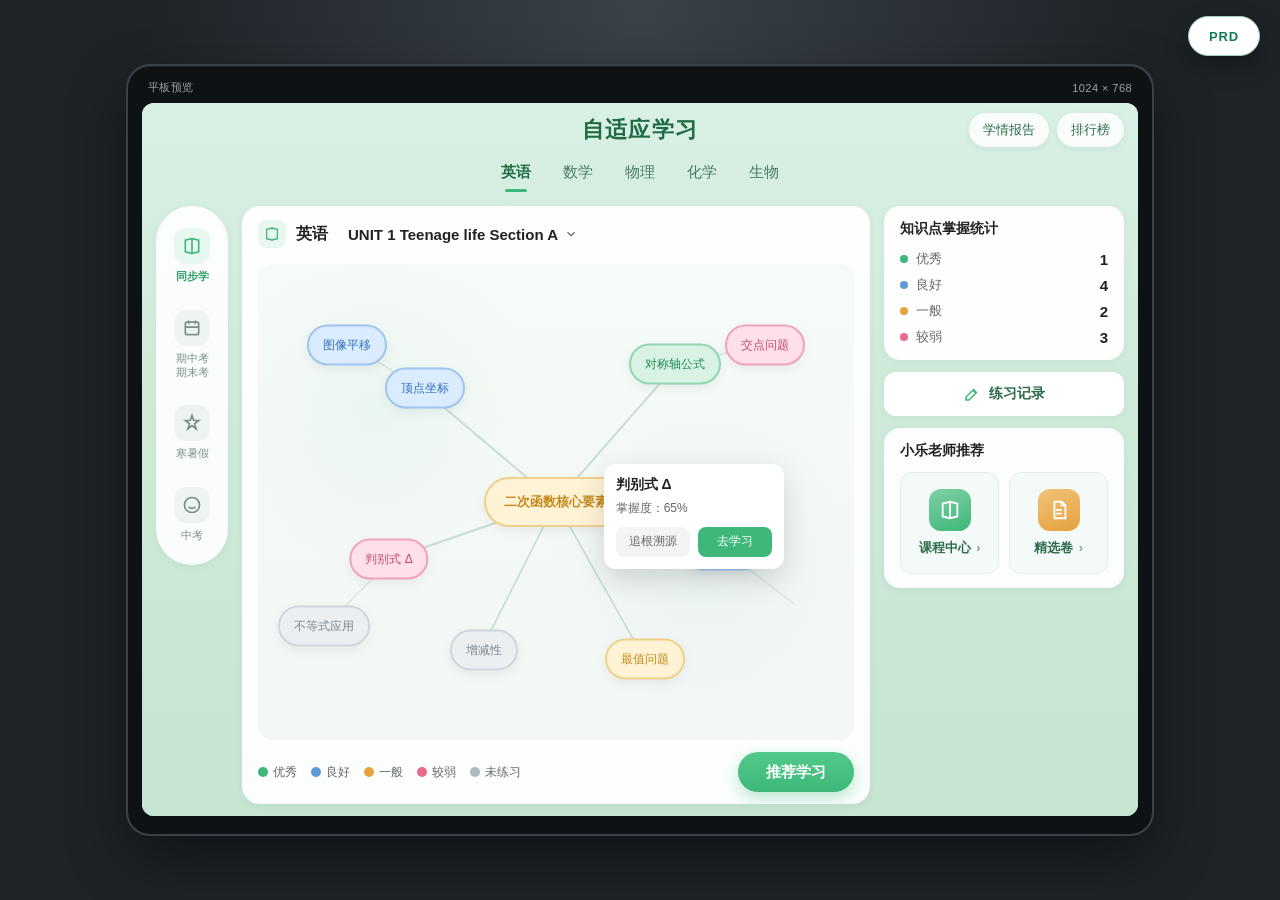
==== commit 3ab9da8c: "Add product PRD docs and right-side PRD reader panel. Generate page PRDs from registries and wire a " ====
--- a/index.html
+++ b/index.html
@@ -4,10 +4,13 @@
   <meta charset="UTF-8" />
   <meta name="viewport" content="width=device-width, initial-scale=1.0" />
   <title>自适应学习 · 课程中心原型</title>
-  <link rel="stylesheet" href="css/app.css?v=20260810ae" />
-  <link rel="stylesheet" href="css/prd.css?v=20260810h" />
+  <link rel="stylesheet" href="css/app.css?v=20260810ai" />
+  <link rel="stylesheet" href="css/prd.css?v=20260810r" />
+  <link rel="stylesheet" href="css/prd-panel.css?v=20260810b" />
 </head>
 <body>
+  <div id="prd-reader-shell" class="prd-reader-shell">
+    <div class="prd-prototype-area">
   <div class="device-stage">
     <div class="device-frame" id="device-frame">
       <div class="device-bezel">
@@ -447,13 +450,15 @@
             <svg viewBox="0 0 24 24" fill="none" stroke="currentColor" stroke-width="2"><path d="M15 18l-6-6 6-6"/></svg>
             返回
           </button>
-          <div class="header-title header-title-chapter" id="chapter-header-title">
+          <div class="header-title header-title-chapter req-anchor-inline" id="chapter-header-title" data-req-anchor="chapter.scope.title">
             <span class="header-title-main">课程中心</span><span class="header-title-sep">-</span><span class="header-title-unit" id="chapter-header-unit">UNIT 1 Teenage life</span>
           </div>
           <div class="header-action">
-            <button type="button" aria-label="筛选" data-open-filter>
-              <svg viewBox="0 0 24 24" fill="none" stroke="currentColor" stroke-width="2"><path d="M4 5h16l-6 7v5l-4 2v-7L4 5z"/></svg>
-            </button>
+            <span class="req-anchor-inline" data-req-anchor="chapter.filter.entry">
+              <button type="button" aria-label="筛选" data-open-filter>
+                <svg viewBox="0 0 24 24" fill="none" stroke="currentColor" stroke-width="2"><path d="M4 5h16l-6 7v5l-4 2v-7L4 5z"/></svg>
+              </button>
+            </span>
           </div>
         </header>
 
@@ -469,7 +474,7 @@
             </div>
             <span class="edge-chip"></span>
           </div>
-          <nav class="tabs" data-scope="chapter">
+          <nav class="tabs req-anchor-inline" data-scope="chapter" data-req-anchor="chapter.type.tabs">
             <button class="tab active" data-panel="chapter-sync" data-chapter-type="sync" type="button">同步课</button>
             <button class="tab" data-panel="chapter-sync" data-chapter-type="topic" type="button">专题课</button>
             <button class="tab" data-panel="chapter-sync" data-chapter-type="extend" type="button">拓展课</button>
@@ -482,10 +487,11 @@
             <div class="chapter-stage theme-sync" id="chapter-type-split">
               <div class="chapter-stage-body section-split">
               <div class="section-main" id="chapter-course-main">
+                <span class="req-anchor-inline req-list-scroll-slot" data-req-anchor="chapter.list.scroll" aria-hidden="true"></span>
                 <div class="lane-head">
                   <span class="lane-label">课程</span>
-                  <span class="lane-hint" id="chapter-course-hint">教材同步 · 循序渐进</span>
-                  <span class="lane-count" id="chapter-course-count">4 门</span>
+                  <span class="lane-hint req-anchor-inline" id="chapter-course-hint" data-req-anchor="chapter.course.hint">教材同步 · 循序渐进</span>
+                  <span class="lane-count req-anchor-inline" id="chapter-course-count" data-req-anchor="chapter.course.count">4 门</span>
                 </div>
                 <div class="source-panel active" data-chapter-panel="sync">
                   <div class="resource-grid cols-3">
@@ -494,7 +500,13 @@
                       <div class="resource-name">UNIT 1 Teenage life 单元导读</div>
                       <div class="resource-footer">
                         <span class="resource-duration"><svg viewBox="0 0 24 24" fill="none" stroke="currentColor" stroke-width="2"><circle cx="12" cy="12" r="9"/><path d="M12 7v5l3 2"/></svg>12:00</span>
-                        <span class="status done">已学习</span>
+                        <span class="resource-footer-meta">
+                          <span class="status done">已学习</span>
+                          <span class="chapter-req-pair" aria-hidden="true">
+                            <span class="req-anchor-inline req-marker-slot" data-req-anchor="chapter.course.list"></span>
+                            <span class="req-anchor-inline req-marker-slot" data-req-anchor="chapter.course.status"></span>
+                          </span>
+                        </span>
                       </div>
                     </article>
                     <article class="resource-card">
@@ -579,21 +591,21 @@
                 <div class="papers-card" id="chapter-papers-card">
                   <div class="lane-head lane-head-papers">
                     <span class="lane-label">试卷</span>
-                    <span class="lane-hint" id="chapter-papers-hint">及时巩固</span>
-                    <span class="lane-count" id="chapter-papers-count">2 套</span>
-                  </div>
-
-                  <div class="paper-list chapter-papers active" data-chapter-papers="sync">
+                    <span class="lane-hint req-anchor-inline" id="chapter-papers-hint" data-req-anchor="chapter.papers.hint">及时巩固</span>
+                    <span class="lane-count req-anchor-inline" id="chapter-papers-count" data-req-anchor="chapter.papers.count">2 套</span>
+                  </div>
+
+                  <div class="paper-list chapter-papers active req-anchor-inline" data-chapter-papers="sync" data-req-anchor="chapter.papers.list">
                     <div class="paper-item is-todo">
                       <div class="paper-icon"><svg viewBox="0 0 24 24" fill="none" stroke="currentColor" stroke-width="2"><path d="M7 3h8l4 4v14H7z"/><path d="M15 3v4h4"/><path d="M9 12h6M9 16h6"/></svg></div>
                       <div class="paper-body">
                         <div class="paper-name-row">
                           <div class="paper-name">UNIT 1 同步课 · 单元综合练习</div>
-                          <span class="paper-status todo">未练习</span>
-                        </div>
-                        <div class="paper-meta"><span>共 30 题</span><span>预计 40 分钟</span></div>
-                      </div>
-                      <span class="paper-action todo">去练习 ›</span>
+                          <span class="paper-status todo req-anchor-inline" data-req-anchor="chapter.papers.status">未练习</span>
+                        </div>
+                        <div class="paper-meta req-anchor-inline" data-req-anchor="chapter.papers.meta"><span>共 30 题</span><span>预计 40 分钟</span></div>
+                      </div>
+                      <span class="paper-action todo req-anchor-inline" data-req-anchor="chapter.papers.action">去练习 ›</span>
                     </div>
                     <div class="paper-item is-done">
                       <div class="paper-icon done"><svg viewBox="0 0 24 24" fill="none" stroke="currentColor" stroke-width="2"><path d="M7 3h8l4 4v14H7z"/><path d="M15 3v4h4"/><path d="M9 12h6M9 16h6"/></svg></div>
@@ -768,12 +780,24 @@
           <nav class="lecture-tabs" data-scope="lecture">
             <button class="lecture-tab active" data-panel="lecture-text" type="button">知识点精讲</button>
             <span class="lecture-tab-divider" aria-hidden="true"></span>
-            <button class="lecture-tab" data-panel="lecture-video" type="button">知识点视频</button>
+            <button
+              class="lecture-tab req-anchor-inline"
+              data-panel="lecture-video"
+              type="button"
+              data-req-anchor="kp-lecture.tab.video"
+            >
+              知识点视频
+            </button>
           </nav>
-          <div class="demo-mode-switch" role="group" aria-label="考点形态演示">
+          <div
+            class="demo-mode-switch req-anchor-inline"
+            role="group"
+            aria-label="考点形态演示"
+            data-req-anchor="kp-lecture.demo.mode"
+          >
             <span class="demo-mode-label">演示</span>
-            <button type="button" class="demo-mode-btn" data-kp-mode="multi">多考点</button>
-            <button type="button" class="demo-mode-btn active" data-kp-mode="single">单考点</button>
+            <button type="button" class="demo-mode-btn active" data-kp-mode="multi">多考点</button>
+            <button type="button" class="demo-mode-btn" data-kp-mode="single">单考点</button>
           </div>
         </header>
 
@@ -1021,7 +1045,7 @@
             </div>
             <div class="filter-body">
               <div class="filter-field">
-                <label class="filter-label">学习状态</label>
+                <label class="filter-label req-anchor-inline" data-req-anchor="chapter.filter.course">学习状态</label>
                 <div class="filter-select" id="filter-select">
                   <button type="button" class="filter-select-trigger" id="filter-trigger">
                     <span id="filter-trigger-text">待学习</span>
@@ -1035,12 +1059,12 @@
                     <button type="button" class="filter-option" data-value="unpracticed">待练习</button>
                   </div>
                 </div>
-                <p class="filter-hint">课程资源可选「待学习 / 学习中 / 已学习」；练习试卷可选「已练习 / 待练习」。</p>
+                <p class="filter-hint">课程资源可选「待学习 / 学习中 / 已学习」；练习试卷可选「未练习 / 练习中 / 已练习」。</p>
               </div>
             </div>
             <div class="filter-foot">
               <button type="button" class="filter-btn cancel" data-close-filter>取消</button>
-              <button type="button" class="filter-btn confirm" id="filter-confirm">确定</button>
+              <button type="button" class="filter-btn confirm req-anchor-inline" id="filter-confirm" data-req-anchor="chapter.filter.confirm">确定</button>
             </div>
           </div>
         </div>
@@ -1048,12 +1072,47 @@
       </div><!-- /.device-bezel -->
     </div><!-- /.device-frame -->
   </div><!-- /.device-stage -->
+    </div><!-- /.prd-prototype-area -->
+
+    <aside id="prd-side-panel" class="prd-side-panel" hidden>
+      <div id="prd-panel-resizer" class="prd-panel-resizer" aria-hidden="true"></div>
+      <header class="prd-panel-header">
+        <div>
+          <h2>PRD 阅读面板</h2>
+          <div class="prd-panel-sub" data-prd-page-title>选择页面需求</div>
+        </div>
+        <button type="button" class="prd-panel-close" data-prd-close aria-label="关闭">×</button>
+      </header>
+      <div class="prd-panel-toolbar">
+        <label for="prd-page-select">当前页面注册表</label>
+        <select id="prd-page-select" data-prd-page-select></select>
+      </div>
+      <div class="prd-panel-body">
+        <div class="prd-req-list" data-prd-list></div>
+        <div class="prd-detail" data-prd-detail>
+          <div class="prd-detail-placeholder">选择左侧需求卡片，查看业务逻辑并定位页面对象。</div>
+        </div>
+      </div>
+    </aside>
+
+  </div><!-- /.prd-reader-shell -->
+
+  <!-- 必须放在 shell 外：避免落入 grid 第二行后被 body overflow:hidden 裁掉 -->
+  <button type="button" id="prd-panel-toggle" class="prd-panel-toggle" aria-pressed="false" title="打开/关闭 PRD 面板">
+    PRD
+  </button>
 
   <script src="js/requirements/section-course.registry.js?v=20260810g"></script>
-  <script src="js/requirements/index.js?v=20260810f"></script>
+  <script src="js/requirements/chapter-course.registry.js?v=20260810e"></script>
+  <script src="js/requirements/kp-lecture-concept.registry.js?v=20260810h"></script>
+  <script src="js/requirements/kp-lecture-exam.registry.js?v=20260810c"></script>
+  <script src="js/requirements/index.js?v=20260810j"></script>
   <script src="js/prd/requirement-utils.js?v=20260810f"></script>
-  <script src="js/prd/requirement-floating-card.js?v=20260810f"></script>
-  <script src="js/prd/requirement-marker.js?v=20260810i"></script>
-  <script src="js/app.js?v=20260810aa"></script>
+  <script src="js/prd/requirement-highlight.js?v=20260810a"></script>
+  <script src="js/prd/requirement-floating-card.js?v=20260810g"></script>
+  <script src="js/prd/requirement-marker.js?v=20260810k"></script>
+  <script src="js/prd/requirement-panel.js?v=20260810b"></script>
+  <script src="js/prd/requirement-reader-shell.js?v=20260810b"></script>
+  <script src="js/app.js?v=20260810am"></script>
 </body>
 </html>
--- a/css/prd.css
+++ b/css/prd.css
@@ -48,6 +48,57 @@
   margin-left: 2px;
 }
 
+/* 精讲页：角标不破坏绝对定位的操作提示 / 要点标签 */
+.kp-page-hint .req-anchor-inline {
+  display: inline-flex;
+  align-items: center;
+  gap: 4px;
+}
+
+.kp-concept-ribbon.req-anchor-inline,
+.kp-formula-ribbon.req-anchor-inline {
+  position: absolute;
+  display: inline-flex;
+  align-items: center;
+  gap: 4px;
+}
+
+/* 考点序号徽章默认 pointer-events:none，挂角标后需可点且盖过展开热区 */
+.kp-exam-badge.req-anchor-inline {
+  pointer-events: auto;
+  z-index: 46;
+}
+
+.kp-exam-badge.req-anchor-inline > .req-marker {
+  pointer-events: auto;
+  transform: rotate(6deg);
+}
+
+.kp-foot {
+  position: relative;
+}
+
+.kp-foot > .req-marker-slot {
+  position: absolute;
+  right: -4px;
+  top: -8px;
+}
+
+/* 解析角标旁挂，不改解析按钮自身布局 */
+.kp-exam-analysis-slot {
+  position: absolute;
+  top: -4px;
+  right: 56px;
+  z-index: 3;
+}
+
+/* 题干 / 解题要点：角标绝对贴靠，不改为 inline-flex */
+.kp-example-stem[data-req-anchor] > .req-marker,
+.kp-keypoints-title[data-req-anchor] > .req-marker {
+  top: -10px;
+  right: -6px;
+}
+
 .req-marker:hover,
 .req-marker.is-active {
   background: #1a5fe0;
@@ -119,6 +170,31 @@
 }
 
 .req-marker-slot > .req-marker {
+  margin-left: 0;
+}
+
+/* 章节页：已学习 → 角标5 → 角标6 成组，避免被 footer space-between 拆开 */
+.resource-footer-meta {
+  display: inline-flex;
+  align-items: center;
+  gap: 4px;
+  min-width: 0;
+  flex-shrink: 0;
+}
+
+.chapter-req-pair {
+  display: inline-flex;
+  align-items: center;
+  gap: 2px;
+  min-height: 20px;
+  flex-shrink: 0;
+}
+
+.chapter-req-pair .req-marker-slot {
+  position: relative;
+}
+
+.chapter-req-pair .req-marker-slot > .req-marker {
   margin-left: 0;
 }
 
--- a/css/prd-panel.css
+++ b/css/prd-panel.css
@@ -0,0 +1,278 @@
+/* 右侧 PRD 阅读面板 */
+.prd-reader-shell {
+  --prd-panel-width: 380px;
+  --prd-panel-offset: 24px;
+  display: grid;
+  grid-template-columns: minmax(0, 1fr);
+  width: 100%;
+  min-height: 100vh;
+  box-sizing: border-box;
+  background: #eef2f0;
+}
+
+.prd-prototype-area {
+  position: relative;
+  min-width: 0;
+  overflow: auto;
+}
+
+.prd-panel-toggle {
+  position: fixed !important;
+  top: 16px !important;
+  right: var(--prd-panel-offset, 20px) !important;
+  left: auto !important;
+  bottom: auto !important;
+  z-index: 9999 !important;
+  width: auto;
+  min-width: 72px;
+  height: 40px;
+  padding: 0 14px;
+  border-radius: 999px;
+  border: 1px solid #9fd0b8 !important;
+  background: #ffffff !important;
+  color: #147a5a !important;
+  font-size: 13px;
+  font-weight: 800;
+  letter-spacing: 0.06em;
+  line-height: 1;
+  box-shadow: 0 10px 24px rgba(0, 0, 0, 0.28);
+  cursor: pointer;
+  pointer-events: auto;
+}
+
+.prd-panel-toggle[aria-pressed="true"] {
+  background: #2f7cff !important;
+  border-color: #2f7cff !important;
+  color: #fff !important;
+}
+
+.prd-side-panel {
+  position: relative;
+  display: flex;
+  flex-direction: column;
+  min-width: 0;
+  height: 100vh;
+  background: #fbfdfc;
+  border-left: 1px solid #d7e8de;
+  box-shadow: -8px 0 24px rgba(20, 50, 36, 0.06);
+  overflow: hidden;
+}
+
+.prd-side-panel[hidden] {
+  display: none !important;
+}
+
+.prd-panel-resizer {
+  position: absolute;
+  left: 0;
+  top: 0;
+  bottom: 0;
+  width: 6px;
+  cursor: ew-resize;
+  z-index: 2;
+}
+
+.prd-panel-resizer:hover {
+  background: rgba(47, 124, 255, 0.18);
+}
+
+.prd-panel-header {
+  display: flex;
+  align-items: flex-start;
+  justify-content: space-between;
+  gap: 8px;
+  padding: 14px 14px 10px;
+  border-bottom: 1px solid #e5efe9;
+  background: linear-gradient(180deg, #eef8f2 0%, #fbfdfc 100%);
+}
+
+.prd-panel-header h2 {
+  margin: 0;
+  font-size: 15px;
+  font-weight: 800;
+  color: #1f3d2e;
+}
+
+.prd-panel-sub {
+  margin-top: 4px;
+  font-size: 12px;
+  color: #6f8b7d;
+}
+
+.prd-panel-close {
+  width: 28px;
+  height: 28px;
+  border: none;
+  border-radius: 8px;
+  background: transparent;
+  color: #6b8576;
+  font-size: 20px;
+  line-height: 1;
+  cursor: pointer;
+}
+
+.prd-panel-toolbar {
+  padding: 10px 14px;
+  border-bottom: 1px solid #e5efe9;
+}
+
+.prd-panel-toolbar label {
+  display: block;
+  margin-bottom: 6px;
+  font-size: 12px;
+  font-weight: 700;
+  color: #5f7f74;
+}
+
+.prd-panel-toolbar select {
+  width: 100%;
+  height: 34px;
+  border: 1px solid #cfe0d6;
+  border-radius: 8px;
+  padding: 0 10px;
+  background: #fff;
+  color: #1f3d2e;
+  font-size: 13px;
+}
+
+.prd-panel-body {
+  display: grid;
+  grid-template-rows: minmax(0, 42%) minmax(0, 58%);
+  min-height: 0;
+  flex: 1;
+}
+
+.prd-req-list {
+  overflow: auto;
+  padding: 8px;
+  border-bottom: 1px solid #e5efe9;
+}
+
+.prd-req-card {
+  width: 100%;
+  display: flex;
+  align-items: flex-start;
+  gap: 8px;
+  text-align: left;
+  padding: 10px;
+  margin-bottom: 6px;
+  border: 1px solid #e5efe9;
+  border-radius: 10px;
+  background: #fff;
+  cursor: pointer;
+}
+
+.prd-req-card:hover {
+  border-color: #b7d2c3;
+}
+
+.prd-req-card.is-active {
+  border-color: #2f7cff;
+  background: #f3f8ff;
+  box-shadow: 0 0 0 1px rgba(47, 124, 255, 0.2);
+}
+
+.prd-req-no {
+  flex-shrink: 0;
+  width: 22px;
+  height: 22px;
+  border-radius: 50%;
+  background: #2f7cff;
+  color: #fff;
+  font-size: 11px;
+  font-weight: 800;
+  display: inline-flex;
+  align-items: center;
+  justify-content: center;
+}
+
+.prd-req-main {
+  min-width: 0;
+  display: flex;
+  flex-direction: column;
+  gap: 2px;
+}
+
+.prd-req-id {
+  font-size: 11px;
+  font-weight: 700;
+  color: #2f7cff;
+}
+
+.prd-req-title {
+  font-size: 13px;
+  font-weight: 700;
+  color: #1f3d2e;
+  line-height: 1.35;
+}
+
+.prd-detail {
+  overflow: auto;
+  padding: 12px 14px 20px;
+}
+
+.prd-detail-placeholder,
+.prd-detail-empty {
+  color: #8a9a90;
+  font-size: 13px;
+  line-height: 1.6;
+}
+
+.prd-detail-id {
+  font-size: 11px;
+  font-weight: 700;
+  color: #2f7cff;
+}
+
+.prd-detail-title {
+  margin-top: 4px;
+  font-size: 16px;
+  font-weight: 800;
+  color: #1f3d2e;
+}
+
+.prd-detail-meta {
+  margin-top: 6px;
+  font-size: 12px;
+  color: #6f8b7d;
+}
+
+.prd-logic-section {
+  margin-top: 14px;
+}
+
+.prd-logic-section h4 {
+  margin: 0 0 8px;
+  font-size: 13px;
+  font-weight: 800;
+  color: #1f6b58;
+}
+
+.prd-logic-section ol {
+  margin: 0;
+  padding: 0;
+  list-style: none;
+}
+
+.prd-logic-section li {
+  display: grid;
+  grid-template-columns: auto 1fr;
+  gap: 8px;
+  margin-bottom: 8px;
+  font-size: 13px;
+  line-height: 1.55;
+  color: #33483d;
+}
+
+.prd-item-no {
+  color: #6f9b84;
+  font-weight: 700;
+  font-variant-numeric: tabular-nums;
+}
+
+.req-anchor-highlight {
+  outline: 2px solid #2f7cff !important;
+  outline-offset: 3px;
+  box-shadow: 0 0 0 4px rgba(47, 124, 255, 0.18);
+  border-radius: 6px;
+}
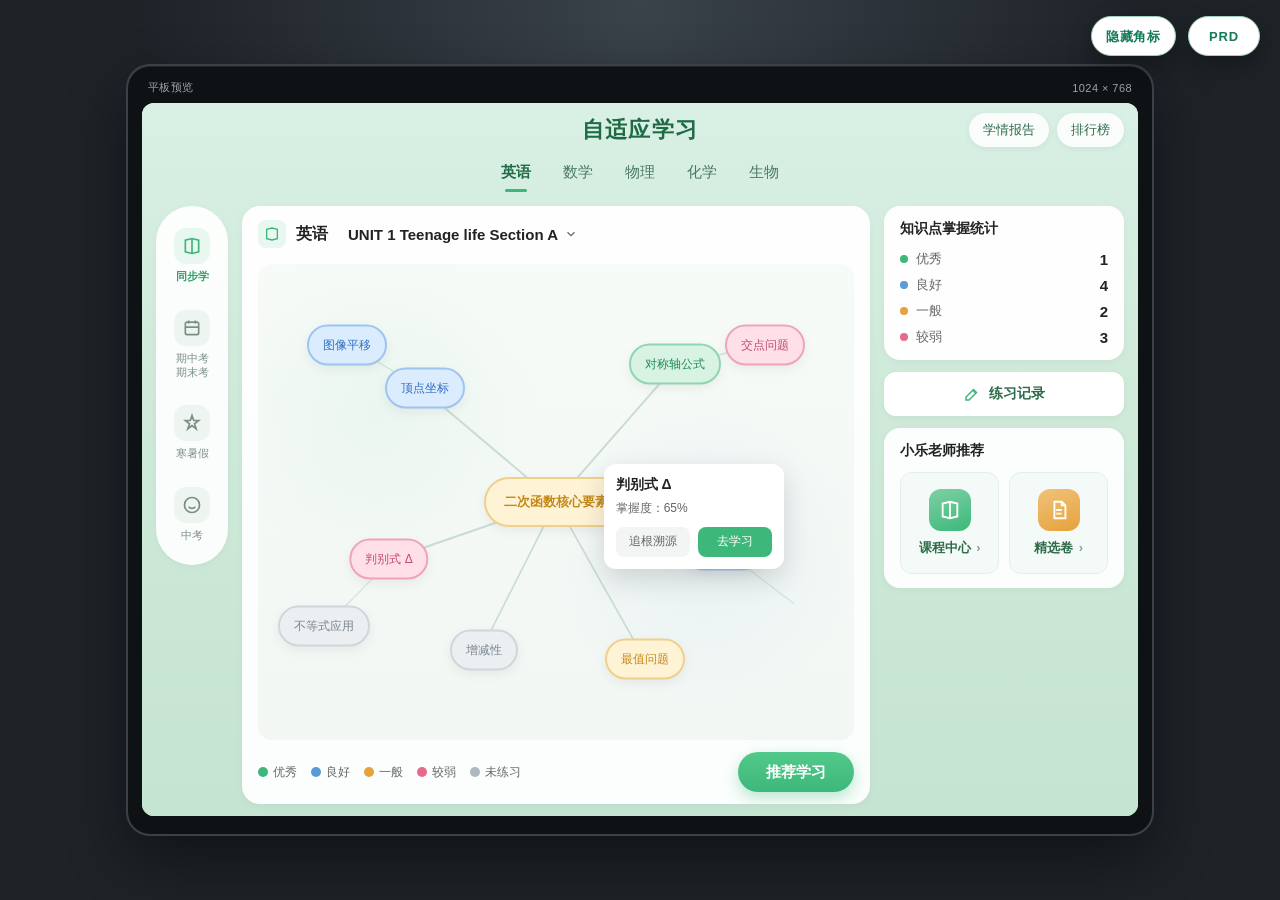
==== commit 2892863e: "Add exam-point type labels on the lecture card and sync PRD updates. Show a backend-driven type tag " ====
--- a/index.html
+++ b/index.html
@@ -4,9 +4,9 @@
   <meta charset="UTF-8" />
   <meta name="viewport" content="width=device-width, initial-scale=1.0" />
   <title>自适应学习 · 课程中心原型</title>
-  <link rel="stylesheet" href="css/app.css?v=20260810ai" />
-  <link rel="stylesheet" href="css/prd.css?v=20260810r" />
-  <link rel="stylesheet" href="css/prd-panel.css?v=20260810b" />
+  <link rel="stylesheet" href="css/app.css?v=20260818d" />
+  <link rel="stylesheet" href="css/prd.css?v=20260818d" />
+  <link rel="stylesheet" href="css/prd-panel.css?v=20260814a" />
 </head>
 <body>
   <div id="prd-reader-shell" class="prd-reader-shell">
@@ -382,6 +382,7 @@
                       <div class="paper-body">
                         <div class="paper-name-row">
                           <div class="paper-name">UNIT 1 Section A 同步练习卷</div>
+                          <span class="req-anchor-inline req-marker-slot" data-req-anchor="section.papers.flow" aria-hidden="true"></span>
                           <span class="paper-status todo req-anchor-inline" data-req-anchor="section.filter.paper">未练习</span>
                         </div>
                         <div class="paper-meta"><span>共 20 题</span><span>预计 25 分钟</span></div>
@@ -503,8 +504,8 @@
                         <span class="resource-footer-meta">
                           <span class="status done">已学习</span>
                           <span class="chapter-req-pair" aria-hidden="true">
+                            <span class="req-anchor-inline req-marker-slot" data-req-anchor="chapter.course.status"></span>
                             <span class="req-anchor-inline req-marker-slot" data-req-anchor="chapter.course.list"></span>
-                            <span class="req-anchor-inline req-marker-slot" data-req-anchor="chapter.course.status"></span>
                           </span>
                         </span>
                       </div>
@@ -601,6 +602,7 @@
                       <div class="paper-body">
                         <div class="paper-name-row">
                           <div class="paper-name">UNIT 1 同步课 · 单元综合练习</div>
+                          <span class="req-anchor-inline req-marker-slot" data-req-anchor="chapter.papers.flow" aria-hidden="true"></span>
                           <span class="paper-status todo req-anchor-inline" data-req-anchor="chapter.papers.status">未练习</span>
                         </div>
                         <div class="paper-meta req-anchor-inline" data-req-anchor="chapter.papers.meta"><span>共 30 题</span><span>预计 40 分钟</span></div>
@@ -1098,21 +1100,24 @@
   </div><!-- /.prd-reader-shell -->
 
   <!-- 必须放在 shell 外：避免落入 grid 第二行后被 body overflow:hidden 裁掉 -->
+  <button type="button" id="prd-markers-toggle" class="prd-markers-toggle" aria-pressed="false" title="隐藏/显示需求角标">
+    角标
+  </button>
   <button type="button" id="prd-panel-toggle" class="prd-panel-toggle" aria-pressed="false" title="打开/关闭 PRD 面板">
     PRD
   </button>
 
-  <script src="js/requirements/section-course.registry.js?v=20260810g"></script>
-  <script src="js/requirements/chapter-course.registry.js?v=20260810e"></script>
-  <script src="js/requirements/kp-lecture-concept.registry.js?v=20260810h"></script>
-  <script src="js/requirements/kp-lecture-exam.registry.js?v=20260810c"></script>
+  <script src="js/requirements/section-course.registry.js?v=20260811h"></script>
+  <script src="js/requirements/chapter-course.registry.js?v=20260811c"></script>
+  <script src="js/requirements/kp-lecture-concept.registry.js?v=20260811b"></script>
+  <script src="js/requirements/kp-lecture-exam.registry.js?v=20260818c"></script>
   <script src="js/requirements/index.js?v=20260810j"></script>
-  <script src="js/prd/requirement-utils.js?v=20260810f"></script>
+  <script src="js/prd/requirement-utils.js?v=20260811a"></script>
   <script src="js/prd/requirement-highlight.js?v=20260810a"></script>
-  <script src="js/prd/requirement-floating-card.js?v=20260810g"></script>
-  <script src="js/prd/requirement-marker.js?v=20260810k"></script>
-  <script src="js/prd/requirement-panel.js?v=20260810b"></script>
+  <script src="js/prd/requirement-floating-card.js?v=20260811a"></script>
+  <script src="js/prd/requirement-marker.js?v=20260814a"></script>
+  <script src="js/prd/requirement-panel.js?v=20260811a"></script>
   <script src="js/prd/requirement-reader-shell.js?v=20260810b"></script>
-  <script src="js/app.js?v=20260810am"></script>
+  <script src="js/app.js?v=20260818c"></script>
 </body>
 </html>
--- a/css/app.css
+++ b/css/app.css
@@ -2261,15 +2261,21 @@
 
 .paper-name-row {
   display: flex;
-  align-items: flex-start;
+  align-items: center;
   justify-content: space-between;
   gap: 8px;
   margin-bottom: 2px;
+  overflow: visible;
 }
 
 .paper-name-row .paper-name {
   flex: 1;
   min-width: 0;
+}
+
+.paper-name-row .req-marker-slot {
+  flex: 0 0 auto;
+  align-self: center;
 }
 
 .paper-status {
@@ -3494,42 +3500,41 @@
   word-break: break-word;
 }
 
-.kp-concept-item-body .kp-concept-thumb,
-.kp-concept-point-main .kp-concept-thumb {
-  align-self: flex-start;
-}
-
-/* 要点配图：缩略图单独成行，点击看大图 */
-.kp-concept-thumb {
-  display: flex;
-  flex-direction: column;
-  align-items: center;
-  gap: 4px;
-  margin-top: 0;
-  padding: 6px;
-  width: 132px;
-  border: 1px solid #d7ece4;
-  border-radius: 10px;
-  background: #f7fbf9;
-  cursor: pointer;
-  box-shadow: 0 2px 6px rgba(45, 120, 100, 0.08);
-  flex-shrink: 0;
-}
-
-.kp-concept-thumb img {
+/* 要点配图：默认大图，与文字同栏阅读；仍可点击放大 */
+.kp-concept-figure {
+  margin: 2px 0 0;
+  width: 100%;
+}
+
+.kp-concept-figure-btn {
   display: block;
   width: 100%;
-  height: 88px;
+  margin: 0;
+  padding: 10px;
+  border: 1px solid #d7ece4;
+  border-radius: 12px;
+  background: #f7fbf9;
+  cursor: zoom-in;
+  box-shadow: 0 2px 8px rgba(45, 120, 100, 0.08);
+}
+
+.kp-concept-figure-btn img {
+  display: block;
+  width: 100%;
+  max-height: 280px;
+  height: auto;
   object-fit: contain;
-  border-radius: 6px;
+  border-radius: 8px;
   background: #fff;
 }
 
-.kp-concept-thumb-tip {
+.kp-concept-figure-cap {
+  margin-top: 6px;
   font-size: 11px;
-  font-weight: 700;
-  color: #5f9084;
-  line-height: 1;
+  font-weight: 600;
+  color: #7a9a90;
+  text-align: center;
+  line-height: 1.2;
 }
 
 .kp-image-preview {
@@ -3675,7 +3680,7 @@
   background: linear-gradient(180deg, #f3fbf6 0%, #ffffff 72px);
   box-shadow: 0 2px 10px rgba(61, 184, 122, 0.08);
   padding: 0 0 4px;
-  overflow: hidden;
+  overflow: visible;
   transition: border-color 0.15s ease, box-shadow 0.15s ease;
 }
 
@@ -3881,26 +3886,137 @@
   text-align: left;
   color: inherit;
   background: transparent;
-  padding: 30px 14px 12px;
+  padding: 30px 14px 6px;
   border: none;
   min-height: 52px;
+  overflow: visible;
 }
 
 button.kp-exam-head {
   cursor: pointer;
 }
 
-button.kp-exam-head:hover .kp-exam-title {
+button.kp-exam-head:hover .kp-exam-name {
   color: #1f7a6d;
 }
 
 .kp-exam-title {
   flex: 1;
   min-width: 0;
-  font-size: 15px;
-  font-weight: 700;
-  color: #1f4a40;
-  line-height: 1.5;
+  display: flex;
+  flex-wrap: wrap;
+  align-items: center;
+  gap: 6px 8px;
+  font-size: 16px;
+  font-weight: 800;
+  color: #16362f;
+  line-height: 1.45;
+  letter-spacing: 0.01em;
+  overflow: visible;
+}
+
+.kp-exam-name {
+  min-width: 0;
+  max-width: 100%;
+}
+
+.kp-exam-type-host {
+  position: relative;
+  flex: 0 0 auto;
+  margin-left: 0;
+  vertical-align: middle;
+}
+
+.kp-exam-type-host .kp-exam-type {
+  margin-left: 0;
+  vertical-align: 0;
+}
+
+/* 考点类型：斜切小印章，贴在名称后；与顶栏掌握/高频同族 */
+.kp-exam-type {
+  --type-skew: -14deg;
+  position: relative;
+  display: inline-flex;
+  align-items: center;
+  justify-content: center;
+  height: 22px;
+  padding: 0 11px 0 10px;
+  margin-left: 10px;
+  vertical-align: 0.18em;
+  color: #fff;
+  pointer-events: none;
+  user-select: none;
+  filter: drop-shadow(0 2px 2px rgba(40, 60, 50, 0.14));
+}
+
+.kp-exam-type::before {
+  content: "";
+  position: absolute;
+  inset: 0;
+  border-radius: 3px;
+  transform: skewX(var(--type-skew));
+  box-shadow: inset 0 1px 0 rgba(255, 255, 255, 0.38);
+}
+
+.kp-exam-type::after {
+  content: "";
+  position: absolute;
+  inset: 3px;
+  border: 1px dashed rgba(255, 255, 255, 0.72);
+  border-radius: 2px;
+  transform: skewX(var(--type-skew));
+  pointer-events: none;
+}
+
+.kp-exam-type-text {
+  position: relative;
+  z-index: 1;
+  display: inline-flex;
+  align-items: center;
+  gap: 5px;
+  font-size: 11px;
+  font-weight: 800;
+  letter-spacing: 0.12em;
+  text-indent: 0.04em;
+  line-height: 1;
+  white-space: nowrap;
+  text-shadow: 0 1px 0 rgba(0, 0, 0, 0.16);
+}
+
+.kp-exam-type-text::before {
+  content: "";
+  width: 5px;
+  height: 5px;
+  margin-left: 1px;
+  background: currentColor;
+  transform: rotate(45deg);
+  opacity: 0.85;
+  box-shadow: 0 0 0 1.5px rgba(255, 255, 255, 0.35);
+  flex-shrink: 0;
+}
+
+.kp-exam-type.is-concept::before {
+  background:
+    radial-gradient(circle at 18% 28%, rgba(255, 255, 255, 0.42), transparent 46%),
+    linear-gradient(145deg, #5fd0c0 0%, #2aa090 48%, #1f7a6d 100%);
+}
+
+.kp-exam-type.is-method::before {
+  background:
+    radial-gradient(circle at 18% 28%, rgba(255, 255, 255, 0.42), transparent 46%),
+    linear-gradient(145deg, #7eb3ee 0%, #4a8ad4 48%, #2f6fbf 100%);
+}
+
+.kp-exam-type.is-integrate::before {
+  background:
+    radial-gradient(circle at 18% 28%, rgba(255, 255, 255, 0.42), transparent 46%),
+    linear-gradient(145deg, #f3c56a 0%, #e09a32 48%, #c47a1a 100%);
+}
+
+.kp-exam-type.is-pitfall::before {
+  background:
+    radial-gradient(circle at 18% 28%, rgba(255, 255, 255, 0.42), transparent 46%),
+    linear-gradient(145deg, #f08b86 0%, #e0726c 48%, #c45c5c 100%);
 }
 
 .kp-exam-chevron {
@@ -3917,55 +4033,54 @@
   color: #3db8a8;
 }
 
+/* 考点说明 / 典型例题：默认跟 tone-0 绿卡一致，随考点卡片色系联动 */
+.kp-direction {
+  position: relative;
+  z-index: 1;
+  margin: 2px 14px 4px;
+  padding: 10px 12px;
+  border-radius: 10px;
+  background: linear-gradient(180deg, rgba(184, 230, 210, 0.55) 0%, rgba(232, 246, 238, 0.72) 100%);
+  font-size: 13px;
+  line-height: 1.65;
+  color: #5c6f7a;
+}
+
+.kp-direction-label {
+  display: inline;
+  margin: 0 4px 0 0;
+  padding: 0;
+  color: #1f7a6d;
+  font-size: 12px;
+  font-weight: 800;
+  letter-spacing: 0.04em;
+  line-height: 1.65;
+  white-space: nowrap;
+}
+
+.kp-direction-text {
+  display: inline;
+  margin: 0;
+  font-size: 13px;
+  line-height: 1.65;
+  color: #4a6670;
+  font-weight: 400;
+}
+
 .kp-exam-body {
   position: relative;
   z-index: 1;
-  margin: 0 14px 14px;
+  margin: 10px 14px 14px;
   padding-top: 14px;
   border-top: 1px dashed rgba(120, 150, 140, 0.22);
   overflow: visible;
 }
 
-.kp-exam-card.tone-1 {
-  border-color: #bcd4f2;
-  background: linear-gradient(180deg, #f2f7fd 0%, #ffffff 72px);
-  box-shadow: 0 2px 10px rgba(91, 155, 213, 0.08);
-}
-.kp-exam-card.tone-1 .kp-exam-wave .wave-fill {
-  fill: #d7e7f8;
-}
-.kp-exam-card.tone-1 .kp-exam-badge {
-  color: rgba(47, 111, 191, 0.42);
-  transform: rotate(-5deg);
-}
-.kp-exam-card.tone-1.is-open {
-  border-color: #9ec4f0;
-  box-shadow: 0 4px 14px rgba(91, 155, 213, 0.14);
-}
-
-.kp-exam-card.tone-2 {
-  border-color: #f3d2a3;
-  background: linear-gradient(180deg, #fff8ef 0%, #ffffff 72px);
-  box-shadow: 0 2px 10px rgba(240, 160, 75, 0.1);
-}
-.kp-exam-card.tone-2 .kp-exam-wave .wave-fill {
-  fill: #ffe8c8;
-}
-.kp-exam-card.tone-2 .kp-exam-badge {
-  color: rgba(196, 137, 26, 0.45);
-  transform: rotate(-7deg);
-}
-.kp-exam-card.tone-2.is-open {
-  border-color: #e6c08a;
-  box-shadow: 0 4px 14px rgba(230, 162, 60, 0.14);
-}
-
-/* 例题区：无边框底色容器；标签骑在上边缘 */
 .kp-example {
   position: relative;
   border: none;
   border-radius: 12px;
-  background: #f4f8fd;
+  background: linear-gradient(180deg, rgba(184, 230, 210, 0.38) 0%, rgba(232, 246, 238, 0.72) 48%, #f4faf7 100%);
   padding: 18px 12px 12px;
   margin-top: 10px;
   box-shadow: none;
@@ -3984,16 +4099,162 @@
   padding: 0 8px 0 12px;
   margin: 0;
   border-radius: 999px;
-  background: linear-gradient(180deg, #f7fbff 0%, #e8f2fc 100%);
-  color: #2f6fbf;
+  background: linear-gradient(180deg, #f4fbf8 0%, #dff3ea 100%);
+  color: #1f7a6d;
   font-size: 12px;
   font-weight: 700;
   letter-spacing: 0.02em;
   border: none;
   box-shadow:
     0 1px 0 rgba(255, 255, 255, 0.95) inset,
-    0 3px 8px rgba(63, 127, 190, 0.16),
-    0 1px 2px rgba(63, 127, 190, 0.08);
+    0 3px 8px rgba(61, 184, 168, 0.16),
+    0 1px 2px rgba(61, 184, 168, 0.08);
+}
+
+/* tone-1 / tone-2 考点卡片容器色系 */
+.kp-exam-card.tone-1 {
+  border-color: #bcd4f2;
+  background: linear-gradient(180deg, #f2f7fd 0%, #ffffff 72px);
+  box-shadow: 0 2px 10px rgba(91, 155, 213, 0.08);
+}
+.kp-exam-card.tone-1 .kp-exam-wave .wave-fill {
+  fill: #d7e7f8;
+}
+.kp-exam-card.tone-1 .kp-exam-badge {
+  color: rgba(47, 111, 191, 0.42);
+  transform: rotate(-5deg);
+}
+.kp-exam-card.tone-1.is-open {
+  border-color: #9ec4f0;
+  box-shadow: 0 4px 14px rgba(91, 155, 213, 0.14);
+}
+
+.kp-exam-card.tone-2 {
+  border-color: #f3d2a3;
+  background: linear-gradient(180deg, #fff8ef 0%, #ffffff 72px);
+  box-shadow: 0 2px 10px rgba(240, 160, 75, 0.1);
+}
+.kp-exam-card.tone-2 .kp-exam-wave .wave-fill {
+  fill: #ffe8c8;
+}
+.kp-exam-card.tone-2 .kp-exam-badge {
+  color: rgba(196, 137, 26, 0.45);
+  transform: rotate(-7deg);
+}
+.kp-exam-card.tone-2.is-open {
+  border-color: #e6c08a;
+  box-shadow: 0 4px 14px rgba(230, 162, 60, 0.14);
+}
+
+/* tone-1 蓝卡：考点说明 + 典型例题跟蓝系 */
+.kp-exam-card.tone-1 .kp-direction {
+  background: linear-gradient(180deg, rgba(183, 210, 239, 0.58) 0%, rgba(232, 241, 250, 0.78) 100%);
+}
+.kp-exam-card.tone-1 .kp-direction-label {
+  color: #2f6fbf;
+}
+.kp-exam-card.tone-1 .kp-direction-text {
+  color: #4a6178;
+}
+.kp-exam-card.tone-1 .kp-exam-body {
+  border-top-color: rgba(120, 150, 180, 0.24);
+}
+.kp-exam-card.tone-1 .kp-example {
+  background: linear-gradient(180deg, rgba(183, 210, 239, 0.4) 0%, rgba(232, 241, 250, 0.78) 48%, #f4f8fd 100%);
+}
+.kp-exam-card.tone-1 .kp-example-badge {
+  background: linear-gradient(180deg, #f7fbff 0%, #e0edf9 100%);
+  color: #2f6fbf;
+  box-shadow:
+    0 1px 0 rgba(255, 255, 255, 0.95) inset,
+    0 3px 8px rgba(91, 155, 213, 0.16),
+    0 1px 2px rgba(91, 155, 213, 0.08);
+}
+
+/* tone-2 橙卡：考点说明 + 典型例题跟橙系 */
+.kp-exam-card.tone-2 .kp-direction {
+  background: linear-gradient(180deg, rgba(240, 200, 136, 0.5) 0%, rgba(255, 244, 224, 0.78) 100%);
+}
+.kp-exam-card.tone-2 .kp-direction-label {
+  color: #c4891a;
+}
+.kp-exam-card.tone-2 .kp-direction-text {
+  color: #6e5a38;
+}
+.kp-exam-card.tone-2 .kp-exam-body {
+  border-top-color: rgba(180, 150, 100, 0.28);
+}
+.kp-exam-card.tone-2 .kp-example {
+  background: linear-gradient(180deg, rgba(240, 200, 136, 0.36) 0%, rgba(255, 244, 224, 0.78) 48%, #fff8ef 100%);
+}
+.kp-exam-card.tone-2 .kp-example-badge {
+  background: linear-gradient(180deg, #fffaf2 0%, #f8e6c4 100%);
+  color: #c4891a;
+  box-shadow:
+    0 1px 0 rgba(255, 255, 255, 0.95) inset,
+    0 3px 8px rgba(240, 160, 75, 0.16),
+    0 1px 2px rgba(240, 160, 75, 0.08);
+}
+
+/* 多考点：典型例题 + 右侧好题本入口（与单考点标签内星星区分） */
+.kp-example-head {
+  position: absolute;
+  left: 14px;
+  top: -11px;
+  z-index: 2;
+  display: inline-flex;
+  align-items: center;
+  gap: 8px;
+  max-width: calc(100% - 72px);
+}
+
+.kp-example-head .kp-example-badge {
+  position: static;
+  padding: 0 12px;
+  flex-shrink: 0;
+}
+
+.kp-example-head .kp-fav-beside {
+  height: 22px;
+  padding: 0;
+  border: none;
+  border-radius: 0;
+  background: transparent;
+  box-shadow: none;
+  font-size: 12px;
+  font-weight: 700;
+  color: #1f7a6d;
+  gap: 3px;
+  white-space: nowrap;
+}
+
+.kp-example-head .kp-fav-beside svg {
+  width: 13px;
+  height: 13px;
+}
+
+.kp-example-head .kp-fav-beside:hover {
+  color: #15967f;
+}
+
+.kp-example-head .kp-fav-beside.is-added {
+  color: #c4891a;
+}
+
+.kp-exam-card.tone-1 .kp-example-head .kp-fav-beside {
+  color: #2f6fbf;
+}
+
+.kp-exam-card.tone-1 .kp-example-head .kp-fav-beside:hover {
+  color: #1f5faf;
+}
+
+.kp-exam-card.tone-2 .kp-example-head .kp-fav-beside {
+  color: #c4891a;
+}
+
+.kp-exam-card.tone-2 .kp-example-head .kp-fav-beside:hover {
+  color: #a87412;
 }
 
 .kp-example-badge > span {
@@ -4208,6 +4469,26 @@
   padding: 0;
 }
 
+.kp-steps-empty {
+  padding: 8px 4px 4px;
+  font-size: 13px;
+  font-weight: 700;
+  color: #8a7a55;
+  text-align: center;
+}
+
+.kp-exam-empty {
+  margin: 18px 8px 8px;
+  padding: 28px 16px;
+  text-align: center;
+  font-size: 14px;
+  font-weight: 700;
+  color: #5f7f74;
+  background: rgba(255, 255, 255, 0.55);
+  border: 1.5px dashed #9ecfbf;
+  border-radius: 14px;
+}
+
 .kp-step {
   font-size: 13px;
   line-height: 1.7;
@@ -4242,39 +4523,75 @@
   line-height: 1.75;
 }
 
-.kp-analysis-meta {
-  margin-top: 12px;
-  display: grid;
-  grid-template-columns: 1fr 1fr;
+/* 解题要点：替换原能力/难度/易错点 */
+.kp-keypoints {
+  margin-top: 14px;
+  padding: 12px 12px 10px;
+  border-radius: 12px;
+  background: linear-gradient(180deg, #fffaf0 0%, #fff6e4 100%);
+  border: 1px solid #f0d9a8;
+}
+
+.kp-keypoints-title {
+  display: flex;
+  align-items: center;
+  gap: 6px;
+  margin-bottom: 10px;
+  color: #8a641f;
+  font-size: 13px;
+  font-weight: 800;
+  letter-spacing: 0.02em;
+}
+
+.kp-keypoints-title::before {
+  content: "";
+  width: 8px;
+  height: 8px;
+  border-radius: 2px;
+  background: #f0b35a;
+  box-shadow: 0 0 0 3px rgba(240, 179, 90, 0.22);
+  transform: rotate(45deg);
+}
+
+.kp-keypoints-list {
+  margin: 0;
+  padding: 0;
+  list-style: none;
+  counter-reset: kp-key;
+  display: flex;
+  flex-direction: column;
   gap: 8px;
 }
 
-.kp-meta-row {
-  background: #faf6ea;
-  border: none;
-  border-radius: 8px;
-  padding: 8px 10px;
-  font-size: 12px;
-  color: #556;
-  line-height: 1.55;
-  display: flex;
+.kp-keypoints-list li {
+  position: relative;
+  display: flex;
+  align-items: flex-start;
   gap: 8px;
-  align-items: flex-start;
-}
-
-.kp-meta-row.wide {
-  grid-column: 1 / -1;
-}
-
-.kp-meta-row i {
-  font-style: normal;
+  margin: 0;
+  padding: 0;
+  font-size: 13px;
+  line-height: 1.65;
+  color: #4a3a22;
+  font-weight: 500;
+  counter-increment: kp-key;
+}
+
+.kp-keypoints-list li::before {
+  content: counter(kp-key);
   flex-shrink: 0;
-  background: #ffe8a8;
-  color: #8a641f;
+  width: 18px;
+  height: 18px;
+  margin-top: 2px;
+  border-radius: 50%;
+  background: #f0b35a;
+  color: #fff;
+  font-size: 11px;
   font-weight: 800;
-  font-size: 11px;
-  padding: 1px 7px;
-  border-radius: 999px;
+  display: inline-flex;
+  align-items: center;
+  justify-content: center;
+  line-height: 1;
 }
 
 .kp-foot {
--- a/css/prd.css
+++ b/css/prd.css
@@ -74,6 +74,19 @@
   transform: rotate(6deg);
 }
 
+/* 考点类型角标跟在标签右侧；卡片不再裁切，长标题时标签换到下一行 */
+.kp-exam-type-host.req-anchor-inline {
+  pointer-events: auto;
+  z-index: 46;
+  overflow: visible;
+}
+
+.kp-exam-type-host.req-anchor-inline > .req-marker {
+  position: static;
+  pointer-events: auto;
+  margin-left: 2px;
+}
+
 .kp-foot {
   position: relative;
 }
@@ -169,11 +182,17 @@
   flex-shrink: 0;
 }
 
+.papers-title-row {
+  display: inline-flex;
+  align-items: center;
+  gap: 4px;
+}
+
 .req-marker-slot > .req-marker {
   margin-left: 0;
 }
 
-/* 章节页：已学习 → 角标5 → 角标6 成组，避免被 footer space-between 拆开 */
+/* 章节页：已学习 → 状态角标 → 列表角标 成组，避免被 footer space-between 拆开 */
 .resource-footer-meta {
   display: inline-flex;
   align-items: center;
@@ -327,6 +346,11 @@
   font-variant-numeric: tabular-nums;
 }
 
+.req-review-tag {
+  color: #e67e22;
+  font-weight: 700;
+}
+
 .req-float-empty {
   color: #8a9a90;
   font-size: 13px;
--- a/css/prd-panel.css
+++ b/css/prd-panel.css
@@ -46,6 +46,41 @@
   color: #fff !important;
 }
 
+.prd-markers-toggle {
+  position: fixed !important;
+  top: 16px !important;
+  right: calc(var(--prd-panel-offset, 20px) + 84px) !important;
+  left: auto !important;
+  bottom: auto !important;
+  z-index: 9999 !important;
+  width: auto;
+  min-width: 72px;
+  height: 40px;
+  padding: 0 14px;
+  border-radius: 999px;
+  border: 1px solid #9fd0b8 !important;
+  background: #ffffff !important;
+  color: #147a5a !important;
+  font-size: 13px;
+  font-weight: 800;
+  letter-spacing: 0.06em;
+  line-height: 1;
+  box-shadow: 0 10px 24px rgba(0, 0, 0, 0.28);
+  cursor: pointer;
+  pointer-events: auto;
+}
+
+.prd-markers-toggle[aria-pressed="true"] {
+  background: #6b7280 !important;
+  border-color: #6b7280 !important;
+  color: #fff !important;
+}
+
+body.req-markers-hidden .req-marker,
+body.req-markers-hidden .req-marker-input {
+  display: none !important;
+}
+
 .prd-side-panel {
   position: relative;
   display: flex;
@@ -270,6 +305,11 @@
   font-variant-numeric: tabular-nums;
 }
 
+.req-review-tag {
+  color: #e67e22;
+  font-weight: 700;
+}
+
 .req-anchor-highlight {
   outline: 2px solid #2f7cff !important;
   outline-offset: 3px;
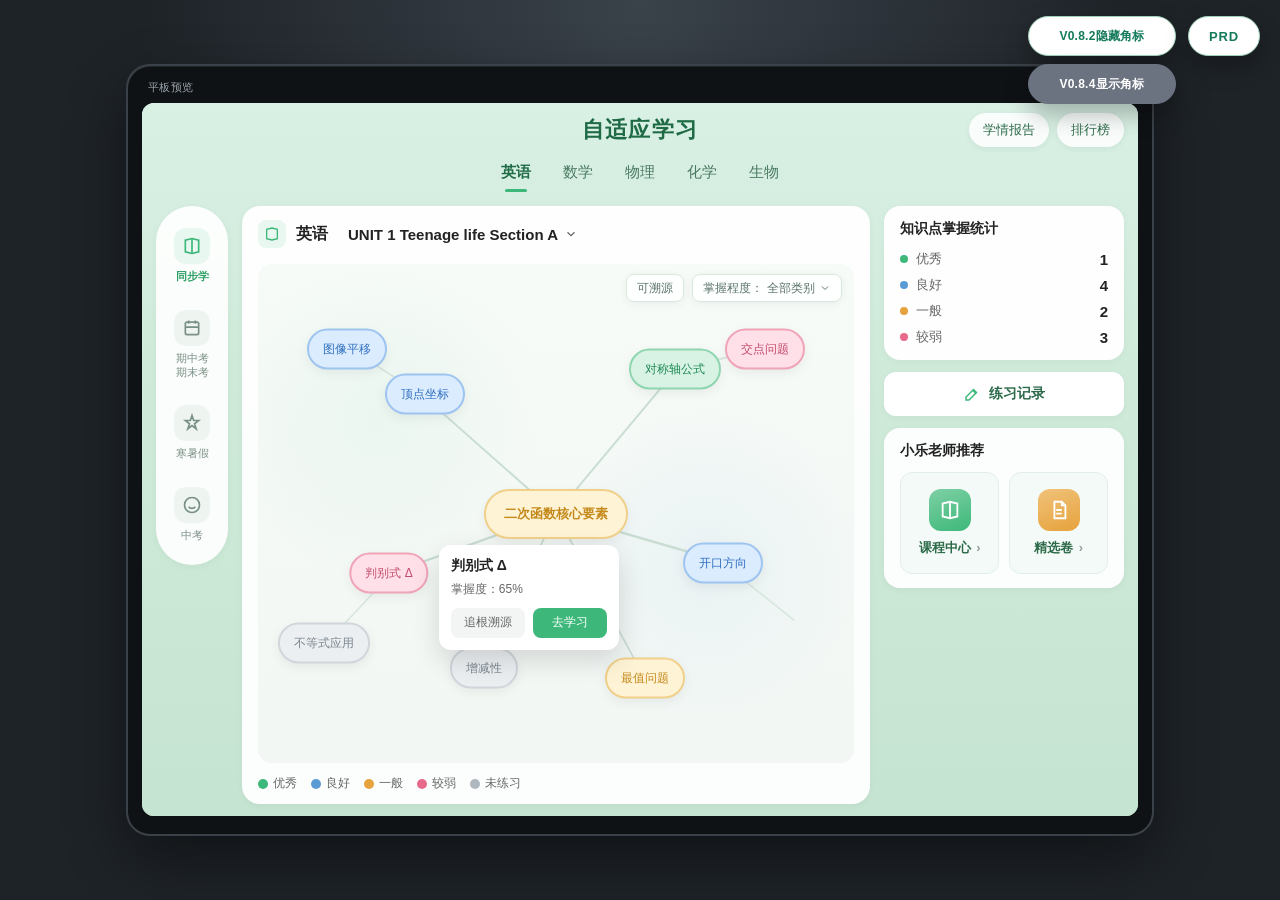
==== commit 219fa9f5: "Add chapter featured papers and versioned V0.8.4 comments. Keep section papers unchanged, split chap" ====
--- a/index.html
+++ b/index.html
@@ -4,9 +4,9 @@
   <meta charset="UTF-8" />
   <meta name="viewport" content="width=device-width, initial-scale=1.0" />
   <title>自适应学习 · 课程中心原型</title>
-  <link rel="stylesheet" href="css/app.css?v=20260818d" />
-  <link rel="stylesheet" href="css/prd.css?v=20260818d" />
-  <link rel="stylesheet" href="css/prd-panel.css?v=20260814a" />
+  <link rel="stylesheet" href="css/app.css?v=20260923c" />
+  <link rel="stylesheet" href="css/prd.css?v=20260923d" />
+  <link rel="stylesheet" href="css/prd-panel.css?v=20260923b" />
 </head>
 <body>
   <div id="prd-reader-shell" class="prd-reader-shell">
@@ -110,7 +110,27 @@
               </div>
             </div>
 
-            <div class="map-stage">
+            <div class="map-stage" id="home-map-stage">
+              <div class="map-stage-tools">
+                <button class="map-trace-toggle" id="home-trace-toggle" type="button" aria-pressed="false" title="开启后只高亮可追根溯源的知识点">
+                  可溯源
+                </button>
+                <div class="map-mastery-filter" id="home-mastery-filter">
+                  <button class="map-mastery-trigger" id="home-mastery-trigger" type="button" aria-expanded="false" aria-haspopup="listbox">
+                    掌握程度：<span id="home-mastery-label">全部类别</span>
+                    <svg viewBox="0 0 24 24" fill="none" stroke="currentColor" stroke-width="2"><path d="M6 9l6 6 6-6"/></svg>
+                  </button>
+                  <div class="map-mastery-menu" id="home-mastery-menu" hidden>
+                    <button type="button" class="active" data-mastery="all">全部类别</button>
+                    <button type="button" data-mastery="excellent">优秀</button>
+                    <button type="button" data-mastery="good">良好</button>
+                    <button type="button" data-mastery="average">一般</button>
+                    <button type="button" data-mastery="weak">较弱</button>
+                    <button type="button" data-mastery="none">未练习</button>
+                  </div>
+                </div>
+              </div>
+
               <svg class="map-svg" viewBox="0 0 800 420" preserveAspectRatio="none">
                 <line x1="400" y1="210" x2="220" y2="110" stroke="#c9ddd2" stroke-width="2" />
                 <line x1="400" y1="210" x2="560" y2="90" stroke="#c9ddd2" stroke-width="2" />
@@ -124,22 +144,22 @@
                 <line x1="620" y1="250" x2="720" y2="300" stroke="#d5e6dc" stroke-width="1.5" />
               </svg>
 
-              <button class="node good" style="left:28%; top:26%;" type="button">顶点坐标</button>
-              <button class="node excellent" style="left:70%; top:21%;" type="button">对称轴公式</button>
-              <button class="node center average" style="left:50%; top:50%;" type="button">二次函数核心要素</button>
-              <button class="node weak" style="left:22%; top:62%;" type="button">判别式 Δ</button>
-              <button class="node good" style="left:78%; top:60%;" type="button">开口方向</button>
-              <button class="node none" style="left:38%; top:81%;" type="button">增减性</button>
-              <button class="node average" style="left:65%; top:83%;" type="button">最值问题</button>
-              <button class="node good" style="left:15%; top:17%;" type="button">图像平移</button>
-              <button class="node weak" style="left:85%; top:17%;" type="button">交点问题</button>
-              <button class="node none" style="left:11%; top:76%;" type="button">不等式应用</button>
-
-              <div class="node-popup">
+              <button class="node good" data-mastery="good" data-mastery-text="78%" data-has-trace="0" style="left:28%; top:26%;" type="button">顶点坐标</button>
+              <button class="node excellent has-trace" data-mastery="excellent" data-mastery-text="92%" data-has-trace="1" style="left:70%; top:21%;" type="button">对称轴公式</button>
+              <button class="node center average has-trace" data-mastery="average" data-mastery-text="65%" data-has-trace="1" style="left:50%; top:50%;" type="button">二次函数核心要素</button>
+              <button class="node weak has-trace is-selected" data-mastery="weak" data-mastery-text="65%" data-has-trace="1" style="left:22%; top:62%;" type="button">判别式 Δ</button>
+              <button class="node good" data-mastery="good" data-mastery-text="76%" data-has-trace="0" style="left:78%; top:60%;" type="button">开口方向</button>
+              <button class="node none" data-mastery="none" data-mastery-text="未练习" data-has-trace="0" style="left:38%; top:81%;" type="button">增减性</button>
+              <button class="node average has-trace" data-mastery="average" data-mastery-text="61%" data-has-trace="1" style="left:65%; top:83%;" type="button">最值问题</button>
+              <button class="node good" data-mastery="good" data-mastery-text="80%" data-has-trace="0" style="left:15%; top:17%;" type="button">图像平移</button>
+              <button class="node weak has-trace" data-mastery="weak" data-mastery-text="38%" data-has-trace="1" style="left:85%; top:17%;" type="button">交点问题</button>
+              <button class="node none" data-mastery="none" data-mastery-text="未练习" data-has-trace="0" style="left:11%; top:76%;" type="button">不等式应用</button>
+
+              <div class="node-popup" id="home-node-popup">
                 <div class="name">判别式 Δ</div>
                 <div class="mastery">掌握度：65%</div>
                 <div class="actions">
-                  <button class="btn-ghost" type="button">追根溯源</button>
+                  <button class="btn-ghost" type="button" data-home-trace>追根溯源</button>
                   <button class="btn-primary" type="button" data-nav="special">去学习</button>
                 </div>
               </div>
@@ -153,7 +173,6 @@
                 <span><i class="weak"></i>较弱</span>
                 <span><i class="none"></i>未练习</span>
               </div>
-              <button class="recommend-study" type="button" data-nav="special">推荐学习</button>
             </div>
           </section>
 
@@ -383,9 +402,11 @@
                         <div class="paper-name-row">
                           <div class="paper-name">UNIT 1 Section A 同步练习卷</div>
                           <span class="req-anchor-inline req-marker-slot" data-req-anchor="section.papers.flow" aria-hidden="true"></span>
-                          <span class="paper-status todo req-anchor-inline" data-req-anchor="section.filter.paper">未练习</span>
+                          <span class="req-anchor-inline" data-req-anchor="section.papers.status">
+                            <span class="paper-status todo req-anchor-inline" data-req-anchor="section.filter.paper">未练习</span>
+                          </span>
                         </div>
-                        <div class="paper-meta"><span>共 20 题</span><span>预计 25 分钟</span></div>
+                        <div class="paper-meta"><span>共 20 题</span><span class="req-anchor-inline" data-req-anchor="section.papers.duration">预计 25 分钟</span></div>
                       </div>
                       <span class="paper-action todo req-anchor-inline" data-req-anchor="section.papers.action">去练习 ›</span>
                     </div>
@@ -476,8 +497,7 @@
             <span class="edge-chip"></span>
           </div>
           <nav class="tabs req-anchor-inline" data-scope="chapter" data-req-anchor="chapter.type.tabs">
-            <button class="tab active" data-panel="chapter-sync" data-chapter-type="sync" type="button">同步课</button>
-            <button class="tab" data-panel="chapter-sync" data-chapter-type="topic" type="button">专题课</button>
+            <button class="tab active" data-panel="chapter-sync" data-chapter-type="sync" type="button">专题课</button>
             <button class="tab" data-panel="chapter-sync" data-chapter-type="extend" type="button">拓展课</button>
             <button class="tab" data-panel="chapter-school" type="button">校本课</button>
           </nav>
@@ -491,60 +511,23 @@
                 <span class="req-anchor-inline req-list-scroll-slot" data-req-anchor="chapter.list.scroll" aria-hidden="true"></span>
                 <div class="lane-head">
                   <span class="lane-label">课程</span>
-                  <span class="lane-hint req-anchor-inline" id="chapter-course-hint" data-req-anchor="chapter.course.hint">教材同步 · 循序渐进</span>
-                  <span class="lane-count req-anchor-inline" id="chapter-course-count" data-req-anchor="chapter.course.count">4 门</span>
+                  <span class="lane-hint req-anchor-inline" id="chapter-course-hint" data-req-anchor="chapter.course.hint">重难点 · 专项突破</span>
+                  <span class="lane-count req-anchor-inline" id="chapter-course-count" data-req-anchor="chapter.course.count">3 门</span>
                 </div>
                 <div class="source-panel active" data-chapter-panel="sync">
-                  <div class="resource-grid cols-3">
-                    <article class="resource-card">
-                      <div class="resource-thumb"><div class="thumb-label"><div class="badge">同步课</div><div class="main">Unit 概述</div><div class="sub">章节同步</div></div></div>
-                      <div class="resource-name">UNIT 1 Teenage life 单元导读</div>
-                      <div class="resource-footer">
-                        <span class="resource-duration"><svg viewBox="0 0 24 24" fill="none" stroke="currentColor" stroke-width="2"><circle cx="12" cy="12" r="9"/><path d="M12 7v5l3 2"/></svg>12:00</span>
-                        <span class="resource-footer-meta">
-                          <span class="status done">已学习</span>
-                          <span class="chapter-req-pair" aria-hidden="true">
-                            <span class="req-anchor-inline req-marker-slot" data-req-anchor="chapter.course.status"></span>
-                            <span class="req-anchor-inline req-marker-slot" data-req-anchor="chapter.course.list"></span>
-                          </span>
-                        </span>
-                      </div>
-                    </article>
-                    <article class="resource-card">
-                      <div class="resource-thumb"><div class="thumb-label"><div class="badge">同步课</div><div class="main">Section A</div><div class="sub">章节同步</div></div></div>
-                      <div class="resource-name">Teenage life Section A 同步课</div>
-                      <div class="resource-footer">
-                        <span class="resource-duration"><svg viewBox="0 0 24 24" fill="none" stroke="currentColor" stroke-width="2"><circle cx="12" cy="12" r="9"/><path d="M12 7v5l3 2"/></svg>15:00</span>
-                        <span class="status doing">学习中</span>
-                      </div>
-                    </article>
-                    <article class="resource-card">
-                      <div class="resource-thumb"><div class="thumb-label"><div class="badge">同步课</div><div class="main">Section B</div><div class="sub">章节同步</div></div></div>
-                      <div class="resource-name">Teenage life Section B 同步课</div>
-                      <div class="resource-footer">
-                        <span class="resource-duration"><svg viewBox="0 0 24 24" fill="none" stroke="currentColor" stroke-width="2"><circle cx="12" cy="12" r="9"/><path d="M12 7v5l3 2"/></svg>16:30</span>
-                        <span class="status todo">待学习</span>
-                      </div>
-                    </article>
-                    <article class="resource-card">
-                      <div class="resource-thumb"><div class="thumb-label"><div class="badge">同步课</div><div class="main">单元总结</div><div class="sub">章节同步</div></div></div>
-                      <div class="resource-name">UNIT 1 单元知识梳理</div>
-                      <div class="resource-footer">
-                        <span class="resource-duration"><svg viewBox="0 0 24 24" fill="none" stroke="currentColor" stroke-width="2"><circle cx="12" cy="12" r="9"/><path d="M12 7v5l3 2"/></svg>20:00</span>
-                        <span class="status todo">待学习</span>
-                      </div>
-                    </article>
-                  </div>
-                </div>
-
-                <div class="source-panel" data-chapter-panel="topic">
                   <div class="resource-grid cols-3">
                     <article class="resource-card">
                       <div class="resource-thumb"><div class="thumb-label"><div class="badge">专题课</div><div class="main">词汇专题</div><div class="sub">重难点突破</div></div></div>
                       <div class="resource-name">Teenage life 核心词汇专题</div>
                       <div class="resource-footer">
                         <span class="resource-duration"><svg viewBox="0 0 24 24" fill="none" stroke="currentColor" stroke-width="2"><circle cx="12" cy="12" r="9"/><path d="M12 7v5l3 2"/></svg>25:00</span>
-                        <span class="status todo">待学习</span>
+                        <span class="resource-footer-meta">
+                          <span class="status todo">待学习</span>
+                          <span class="chapter-req-pair" aria-hidden="true">
+                            <span class="req-anchor-inline req-marker-slot" data-req-anchor="chapter.course.status"></span>
+                            <span class="req-anchor-inline req-marker-slot" data-req-anchor="chapter.course.list"></span>
+                          </span>
+                        </span>
                       </div>
                     </article>
                     <article class="resource-card">
@@ -592,47 +575,22 @@
                 <div class="papers-card" id="chapter-papers-card">
                   <div class="lane-head lane-head-papers">
                     <span class="lane-label">试卷</span>
-                    <span class="lane-hint req-anchor-inline" id="chapter-papers-hint" data-req-anchor="chapter.papers.hint">及时巩固</span>
+                    <span class="lane-hint req-anchor-inline" id="chapter-papers-hint" data-req-anchor="chapter.papers.hint">强化突破</span>
                     <span class="lane-count req-anchor-inline" id="chapter-papers-count" data-req-anchor="chapter.papers.count">2 套</span>
                   </div>
 
                   <div class="paper-list chapter-papers active req-anchor-inline" data-chapter-papers="sync" data-req-anchor="chapter.papers.list">
-                    <div class="paper-item is-todo">
-                      <div class="paper-icon"><svg viewBox="0 0 24 24" fill="none" stroke="currentColor" stroke-width="2"><path d="M7 3h8l4 4v14H7z"/><path d="M15 3v4h4"/><path d="M9 12h6M9 16h6"/></svg></div>
-                      <div class="paper-body">
-                        <div class="paper-name-row">
-                          <div class="paper-name">UNIT 1 同步课 · 单元综合练习</div>
-                          <span class="req-anchor-inline req-marker-slot" data-req-anchor="chapter.papers.flow" aria-hidden="true"></span>
-                          <span class="paper-status todo req-anchor-inline" data-req-anchor="chapter.papers.status">未练习</span>
-                        </div>
-                        <div class="paper-meta req-anchor-inline" data-req-anchor="chapter.papers.meta"><span>共 30 题</span><span>预计 40 分钟</span></div>
-                      </div>
-                      <span class="paper-action todo req-anchor-inline" data-req-anchor="chapter.papers.action">去练习 ›</span>
-                    </div>
-                    <div class="paper-item is-done">
-                      <div class="paper-icon done"><svg viewBox="0 0 24 24" fill="none" stroke="currentColor" stroke-width="2"><path d="M7 3h8l4 4v14H7z"/><path d="M15 3v4h4"/><path d="M9 12h6M9 16h6"/></svg></div>
-                      <div class="paper-body">
-                        <div class="paper-name-row">
-                          <div class="paper-name">UNIT 1 同步课 · Section 过关检测</div>
-                          <span class="paper-status done">已练习</span>
-                        </div>
-                        <div class="paper-meta"><span>共 18 题</span><span>得分 92</span></div>
-                      </div>
-                      <span class="paper-action done">查看详情 ›</span>
-                    </div>
-                  </div>
-
-                  <div class="paper-list chapter-papers" data-chapter-papers="topic">
                     <div class="paper-item is-done">
                       <div class="paper-icon done"><svg viewBox="0 0 24 24" fill="none" stroke="currentColor" stroke-width="2"><path d="M7 3h8l4 4v14H7z"/><path d="M15 3v4h4"/><path d="M9 12h6M9 16h6"/></svg></div>
                       <div class="paper-body">
                         <div class="paper-name-row">
                           <div class="paper-name">专题课 · 词汇与语法综合卷</div>
-                          <span class="paper-status done">已练习</span>
+                          <span class="req-anchor-inline req-marker-slot" data-req-anchor="chapter.papers.flow" aria-hidden="true"></span>
+                          <span class="paper-status done req-anchor-inline" data-req-anchor="chapter.papers.status">已练习</span>
                         </div>
-                        <div class="paper-meta"><span>共 24 题</span><span>得分 78</span></div>
-                      </div>
-                      <span class="paper-action done">查看详情 ›</span>
+                        <div class="paper-meta req-anchor-inline" data-req-anchor="chapter.papers.meta"><span>共 24 题</span><span class="req-anchor-inline" data-req-anchor="chapter.papers.duration">得分 78</span></div>
+                      </div>
+                      <span class="paper-action done req-anchor-inline" data-req-anchor="chapter.papers.action">查看详情 ›</span>
                     </div>
                     <div class="paper-item is-todo">
                       <div class="paper-icon"><svg viewBox="0 0 24 24" fill="none" stroke="currentColor" stroke-width="2"><path d="M7 3h8l4 4v14H7z"/><path d="M15 3v4h4"/><path d="M9 12h6M9 16h6"/></svg></div>
@@ -657,10 +615,9 @@
                       </svg>
                     </div>
                     <p class="empty-title">暂未配置拓展课练习试卷</p>
-                    <p class="empty-desc">可以先去练习同步课或专题课的配套试卷，巩固所学内容。</p>
+                    <p class="empty-desc">可以先去练习专题课的配套试卷，巩固所学内容。</p>
                     <div class="empty-actions">
-                      <button type="button" class="empty-link" data-jump-chapter-type="sync">去同步课试卷</button>
-                      <button type="button" class="empty-link" data-jump-chapter-type="topic">去专题课试卷</button>
+                      <button type="button" class="empty-link" data-jump-chapter-type="sync">去专题课试卷</button>
                     </div>
                   </div>
                 </div>
@@ -791,15 +748,26 @@
               知识点视频
             </button>
           </nav>
-          <div
-            class="demo-mode-switch req-anchor-inline"
-            role="group"
-            aria-label="考点形态演示"
-            data-req-anchor="kp-lecture.demo.mode"
-          >
-            <span class="demo-mode-label">演示</span>
-            <button type="button" class="demo-mode-btn active" data-kp-mode="multi">多考点</button>
-            <button type="button" class="demo-mode-btn" data-kp-mode="single">单考点</button>
+          <div class="demo-mode-cluster">
+            <div
+              class="demo-mode-switch req-anchor-inline"
+              role="group"
+              aria-label="考点形态演示"
+              data-req-anchor="kp-lecture.demo.mode"
+            >
+              <span class="demo-mode-label">演示</span>
+              <button type="button" class="demo-mode-btn active" data-kp-mode="multi">多考点</button>
+              <button type="button" class="demo-mode-btn" data-kp-mode="single">单考点</button>
+            </div>
+            <div
+              class="demo-mode-switch"
+              role="group"
+              aria-label="Tips 方案演示"
+            >
+              <span class="demo-mode-label">Tips</span>
+              <button type="button" class="demo-mode-btn active" data-kp-tips-scheme="inline">内嵌</button>
+              <button type="button" class="demo-mode-btn" data-kp-tips-scheme="drawer">侧栏</button>
+            </div>
           </div>
         </header>
 
@@ -831,7 +799,7 @@
             <svg viewBox="0 0 24 24" fill="none" stroke="currentColor" stroke-width="2"><path d="M15 18l-6-6 6-6"/></svg>
             返回
           </button>
-          <div class="header-title">精选卷-英语</div>
+          <div class="header-title" id="papers-header-title">精选卷-英语</div>
           <div class="header-action">
             <button type="button" aria-label="筛选" data-open-filter>
               <svg viewBox="0 0 24 24" fill="none" stroke="currentColor" stroke-width="2"><path d="M4 5h16l-6 7v5l-4 2v-7L4 5z"/></svg>
@@ -839,9 +807,28 @@
           </div>
         </header>
 
+        <div class="chapter-tabs-shell theme-sync" id="papers-tabs-shell" hidden>
+          <div class="student-edge" aria-hidden="true">
+            <svg class="edge-wave" viewBox="0 0 600 28" preserveAspectRatio="none">
+              <path class="wave-fill" d="M0,18 C40,8 80,26 120,16 C160,6 200,24 240,14 C280,4 320,22 360,12 C400,2 440,20 480,12 C520,4 560,18 600,10 L600,0 L0,0 Z"></path>
+            </svg>
+            <div class="edge-stickers">
+              <span class="sticker sk-1"></span>
+              <span class="sticker sk-2"></span>
+              <span class="sticker sk-3"></span>
+            </div>
+            <span class="edge-chip"></span>
+          </div>
+          <nav class="tabs" data-scope="papers-chapter">
+            <button class="tab active req-anchor-inline" data-papers-type="sync" type="button" data-req-anchor="papers.chapter.topic">专题课</button>
+            <button class="tab" data-papers-type="extend" type="button">拓展课</button>
+          </nav>
+        </div>
+
         <main class="content papers-content">
-          <div class="section-title">UNIT 1 Teenage life Section A</div>
-
+          <div class="section-title" id="papers-section-title">UNIT 1 Teenage life Section A</div>
+
+          <div id="papers-section-layout">
           <div class="featured-grid">
             <!-- 未测试 -->
             <article class="exam-card" data-exam-status="todo">
@@ -857,13 +844,11 @@
               </div>
               <div class="exam-body">
                 <div class="exam-name">Teenage life Section A 同步练习卷</div>
-                <div class="exam-info">
+                <div class="exam-meta">
                   <span>答题数量: 25</span>
                   <span>满分: 100</span>
-                </div>
-                <div class="exam-result">
-                  <span class="result-label">测试结果</span>
-                  <span class="result-score empty">--</span>
+                  <span>预计用时: 60分钟</span>
+                  <span>测试结果: <em class="result-score empty">--</em></span>
                 </div>
                 <div class="exam-actions">
                   <button type="button" class="exam-btn ghost">查看试卷</button>
@@ -887,16 +872,15 @@
               </div>
               <div class="exam-body">
                 <div class="exam-name">Teenage life Section A 词汇巩固卷</div>
-                <div class="exam-info">
+                <div class="exam-meta">
                   <span>答题数量: 25</span>
                   <span>满分: 100</span>
-                </div>
-                <div class="exam-result">
-                  <span class="result-label">测试结果</span>
-                  <span class="result-score">87分</span>
+                  <span>预计用时: 45分钟</span>
+                  <span>测试结果: <em class="result-score">87分</em></span>
                 </div>
                 <div class="exam-actions">
-                  <button type="button" class="exam-btn primary wide">查看题目解析</button>
+                  <button type="button" class="exam-btn ghost">答题详情</button>
+                  <button type="button" class="exam-btn primary">测试报告</button>
                 </div>
               </div>
             </article>
@@ -915,13 +899,11 @@
               </div>
               <div class="exam-body">
                 <div class="exam-name">Section A 语法专项检测</div>
-                <div class="exam-info">
+                <div class="exam-meta">
                   <span>答题数量: 20</span>
                   <span>满分: 100</span>
-                </div>
-                <div class="exam-result">
-                  <span class="result-label">测试结果</span>
-                  <span class="result-score empty">--</span>
+                  <span>预计用时: 40分钟</span>
+                  <span>测试结果: <em class="result-score empty">--</em></span>
                 </div>
                 <div class="exam-actions">
                   <button type="button" class="exam-btn ghost">查看试卷</button>
@@ -945,16 +927,15 @@
               </div>
               <div class="exam-body">
                 <div class="exam-name">Teenage life Section A 综合测评</div>
-                <div class="exam-info">
+                <div class="exam-meta">
                   <span>答题数量: 30</span>
                   <span>满分: 100</span>
-                </div>
-                <div class="exam-result">
-                  <span class="result-label">测试结果</span>
-                  <span class="result-score">62分</span>
+                  <span>预计用时: 60分钟</span>
+                  <span>测试结果: <em class="result-score">62分</em></span>
                 </div>
                 <div class="exam-actions">
-                  <button type="button" class="exam-btn primary wide">查看题目解析</button>
+                  <button type="button" class="exam-btn ghost">答题详情</button>
+                  <button type="button" class="exam-btn primary">测试报告</button>
                 </div>
               </div>
             </article>
@@ -973,13 +954,11 @@
               </div>
               <div class="exam-body">
                 <div class="exam-name">Section A 阅读理解精练</div>
-                <div class="exam-info">
+                <div class="exam-meta">
                   <span>答题数量: 15</span>
                   <span>满分: 100</span>
-                </div>
-                <div class="exam-result">
-                  <span class="result-label">测试结果</span>
-                  <span class="result-score empty">--</span>
+                  <span>预计用时: 30分钟</span>
+                  <span>测试结果: <em class="result-score empty">--</em></span>
                 </div>
                 <div class="exam-actions">
                   <button type="button" class="exam-btn ghost">查看试卷</button>
@@ -1002,13 +981,11 @@
               </div>
               <div class="exam-body">
                 <div class="exam-name">Teenage life 写作专项练习</div>
-                <div class="exam-info">
+                <div class="exam-meta">
                   <span>答题数量: 8</span>
                   <span>满分: 100</span>
-                </div>
-                <div class="exam-result">
-                  <span class="result-label">测试结果</span>
-                  <span class="result-score empty">--</span>
+                  <span>预计用时: 25分钟</span>
+                  <span>测试结果: <em class="result-score empty">--</em></span>
                 </div>
                 <div class="exam-actions">
                   <button type="button" class="exam-btn ghost">查看试卷</button>
@@ -1016,6 +993,148 @@
                 </div>
               </div>
             </article>
+          </div>
+          </div>
+
+          <div id="papers-chapter-layout" hidden>
+            <div class="papers-type-panel active" data-papers-panel="sync">
+              <div class="featured-grid">
+                <article class="exam-card is-done" data-exam-status="done">
+                  <div class="exam-thumb">
+                    <span class="exam-tag">已测试</span>
+                    <div class="exam-thumb-inner">
+                      <div class="exam-sheet">
+                        <span class="sheet-line"></span>
+                        <span class="sheet-line short"></span>
+                        <span class="sheet-line"></span>
+                        <span class="sheet-line mid"></span>
+                      </div>
+                    </div>
+                  </div>
+                  <div class="exam-body">
+                    <div class="exam-name">专题课 · 词汇与语法综合卷</div>
+                    <div class="exam-meta">
+                      <span>答题数量: 25</span>
+                      <span>满分: 100</span>
+                      <span>预计用时: 45分钟</span>
+                      <span>测试结果: <em class="result-score">87分</em></span>
+                    </div>
+                    <div class="exam-actions">
+                      <button type="button" class="exam-btn ghost">答题详情</button>
+                      <button type="button" class="exam-btn primary">测试报告</button>
+                    </div>
+                  </div>
+                </article>
+
+                <article class="exam-card" data-exam-status="todo">
+                  <div class="exam-thumb">
+                    <div class="exam-thumb-inner">
+                      <div class="exam-sheet">
+                        <span class="sheet-line"></span>
+                        <span class="sheet-line short"></span>
+                        <span class="sheet-line"></span>
+                        <span class="sheet-line mid"></span>
+                      </div>
+                    </div>
+                  </div>
+                  <div class="exam-body">
+                    <div class="exam-name">专题课 · 阅读策略训练卷</div>
+                    <div class="exam-meta">
+                      <span>答题数量: 20</span>
+                      <span>满分: 100</span>
+                      <span>预计用时: 40分钟</span>
+                      <span>测试结果: <em class="result-score empty">--</em></span>
+                    </div>
+                    <div class="exam-actions">
+                      <button type="button" class="exam-btn ghost">查看试卷</button>
+                      <button type="button" class="exam-btn primary">去测试</button>
+                    </div>
+                  </div>
+                </article>
+
+                <article class="exam-card" data-exam-status="doing">
+                  <div class="exam-thumb">
+                    <div class="exam-thumb-inner">
+                      <div class="exam-sheet">
+                        <span class="sheet-line"></span>
+                        <span class="sheet-line short"></span>
+                        <span class="sheet-line"></span>
+                        <span class="sheet-line mid"></span>
+                      </div>
+                    </div>
+                  </div>
+                  <div class="exam-body">
+                    <div class="exam-name">专题课 · 单元综合测评</div>
+                    <div class="exam-meta">
+                      <span>答题数量: 30</span>
+                      <span>满分: 100</span>
+                      <span>预计用时: 60分钟</span>
+                      <span>测试结果: <em class="result-score empty">--</em></span>
+                    </div>
+                    <div class="exam-actions">
+                      <button type="button" class="exam-btn ghost">查看试卷</button>
+                      <button type="button" class="exam-btn primary">继续测试</button>
+                    </div>
+                  </div>
+                </article>
+              </div>
+            </div>
+
+            <div class="papers-type-panel" data-papers-panel="extend">
+              <div class="featured-grid">
+                <article class="exam-card" data-exam-status="todo">
+                  <div class="exam-thumb">
+                    <div class="exam-thumb-inner">
+                      <div class="exam-sheet">
+                        <span class="sheet-line"></span>
+                        <span class="sheet-line short"></span>
+                        <span class="sheet-line"></span>
+                        <span class="sheet-line mid"></span>
+                      </div>
+                    </div>
+                  </div>
+                  <div class="exam-body">
+                    <div class="exam-name">拓展课 · 文化阅读拓展卷</div>
+                    <div class="exam-meta">
+                      <span>答题数量: 15</span>
+                      <span>满分: 100</span>
+                      <span>预计用时: 30分钟</span>
+                      <span>测试结果: <em class="result-score empty">--</em></span>
+                    </div>
+                    <div class="exam-actions">
+                      <button type="button" class="exam-btn ghost">查看试卷</button>
+                      <button type="button" class="exam-btn primary">去测试</button>
+                    </div>
+                  </div>
+                </article>
+
+                <article class="exam-card" data-exam-status="selfcheck">
+                  <div class="exam-thumb">
+                    <div class="exam-thumb-inner">
+                      <div class="exam-sheet">
+                        <span class="sheet-line"></span>
+                        <span class="sheet-line short"></span>
+                        <span class="sheet-line"></span>
+                        <span class="sheet-line mid"></span>
+                      </div>
+                    </div>
+                  </div>
+                  <div class="exam-body">
+                    <div class="exam-name">拓展课 · 口语与写作进阶卷</div>
+                    <div class="exam-meta">
+                      <span>答题数量: 8</span>
+                      <span>满分: 100</span>
+                      <span>预计用时: 25分钟</span>
+                      <span>测试结果: <em class="result-score empty">--</em></span>
+                    </div>
+                    <div class="exam-actions">
+                      <button type="button" class="exam-btn ghost">查看试卷</button>
+                      <button type="button" class="exam-btn primary">去自批</button>
+                    </div>
+                  </div>
+                </article>
+              </div>
+            </div>
           </div>
 
           <p class="papers-footer-tip">更多试卷正在更新中，敬请期待~</p>
@@ -1100,24 +1219,32 @@
   </div><!-- /.prd-reader-shell -->
 
   <!-- 必须放在 shell 外：避免落入 grid 第二行后被 body overflow:hidden 裁掉 -->
-  <button type="button" id="prd-markers-toggle" class="prd-markers-toggle" aria-pressed="false" title="隐藏/显示需求角标">
-    角标
-  </button>
+  <div id="prd-markers-toggle-group" class="prd-markers-toggle-group">
+    <button type="button" id="prd-markers-toggle-v082" class="prd-markers-toggle" data-req-version="V0.8.2" aria-pressed="false" title="隐藏/显示 V0.8.2 需求角标">
+      V0.8.2隐藏角标
+    </button>
+    <button type="button" id="prd-markers-toggle-v084" class="prd-markers-toggle" data-req-version="V0.8.4" aria-pressed="true" title="显示 V0.8.4 需求角标">
+      V0.8.4显示角标
+    </button>
+  </div>
   <button type="button" id="prd-panel-toggle" class="prd-panel-toggle" aria-pressed="false" title="打开/关闭 PRD 面板">
     PRD
   </button>
 
-  <script src="js/requirements/section-course.registry.js?v=20260811h"></script>
-  <script src="js/requirements/chapter-course.registry.js?v=20260811c"></script>
-  <script src="js/requirements/kp-lecture-concept.registry.js?v=20260811b"></script>
-  <script src="js/requirements/kp-lecture-exam.registry.js?v=20260818c"></script>
-  <script src="js/requirements/index.js?v=20260810j"></script>
-  <script src="js/prd/requirement-utils.js?v=20260811a"></script>
+  <script src="js/prd/prd-annotation-config.js?v=20260923a"></script>
+  <script src="js/requirements/section-course.registry.js?v=20260923a"></script>
+  <script src="js/requirements/chapter-course.registry.js?v=20260923a"></script>
+  <script src="js/requirements/featured-papers.registry.js?v=20260923a"></script>
+  <script src="js/requirements/kp-lecture-concept.registry.js?v=20260918a"></script>
+  <script src="js/requirements/kp-lecture-exam.registry.js?v=20260918b"></script>
+  <script src="js/requirements/index.js?v=20260923a"></script>
+  <script src="js/prd/requirement-utils.js?v=20260923b"></script>
   <script src="js/prd/requirement-highlight.js?v=20260810a"></script>
-  <script src="js/prd/requirement-floating-card.js?v=20260811a"></script>
-  <script src="js/prd/requirement-marker.js?v=20260814a"></script>
-  <script src="js/prd/requirement-panel.js?v=20260811a"></script>
+  <script src="js/prd/requirement-writeback.js?v=20260923e"></script>
+  <script src="js/prd/requirement-floating-card.js?v=20260923d"></script>
+  <script src="js/prd/requirement-marker.js?v=20260923a"></script>
+  <script src="js/prd/requirement-panel.js?v=20260923d"></script>
   <script src="js/prd/requirement-reader-shell.js?v=20260810b"></script>
-  <script src="js/app.js?v=20260818c"></script>
+  <script src="js/app.js?v=20260923c"></script>
 </body>
 </html>
--- a/css/app.css
+++ b/css/app.css
@@ -483,6 +483,112 @@
   margin: 8px 0 12px;
 }
 
+.map-stage-tools {
+  position: absolute;
+  top: 10px;
+  right: 12px;
+  z-index: 5;
+  display: flex;
+  align-items: center;
+  gap: 8px;
+}
+
+.map-mastery-filter {
+  position: relative;
+}
+
+.map-mastery-trigger {
+  display: inline-flex;
+  align-items: center;
+  gap: 4px;
+  height: 28px;
+  padding: 0 10px;
+  border-radius: 8px;
+  background: rgba(255, 255, 255, 0.94);
+  border: 1px solid #d7e8de;
+  color: #5a7468;
+  font-size: 12px;
+  box-shadow: 0 2px 8px rgba(20, 50, 36, 0.06);
+}
+
+.map-mastery-trigger svg {
+  width: 12px;
+  height: 12px;
+}
+
+.map-mastery-filter.open .map-mastery-trigger svg {
+  transform: rotate(180deg);
+}
+
+.map-mastery-menu {
+  position: absolute;
+  right: 0;
+  top: calc(100% + 6px);
+  min-width: 120px;
+  padding: 6px;
+  border-radius: 10px;
+  background: #fff;
+  border: 1px solid #d7e8de;
+  box-shadow: 0 10px 24px rgba(20, 50, 36, 0.12);
+}
+
+.map-mastery-menu button {
+  display: block;
+  width: 100%;
+  height: 30px;
+  padding: 0 10px;
+  border: none;
+  border-radius: 6px;
+  background: transparent;
+  color: #33483d;
+  font-size: 12px;
+  text-align: left;
+}
+
+.map-mastery-menu button:hover,
+.map-mastery-menu button.active {
+  background: #e8f7ef;
+  color: #1f8a55;
+}
+
+.map-trace-toggle {
+  height: 28px;
+  padding: 0 10px;
+  border-radius: 8px;
+  background: rgba(255, 255, 255, 0.94);
+  border: 1px solid #d7e8de;
+  color: #5a7468;
+  font-size: 12px;
+  box-shadow: 0 2px 8px rgba(20, 50, 36, 0.06);
+}
+
+.map-trace-toggle[aria-pressed="true"] {
+  background: #e8f7ef;
+  border-color: #8fd6b0;
+  color: #1f8a55;
+  font-weight: 700;
+}
+
+.map-stage.show-traceable .node.has-trace {
+  box-shadow: 0 0 0 3px rgba(61, 184, 122, 0.55), 0 6px 16px rgba(61, 184, 122, 0.28);
+  z-index: 2;
+}
+
+.map-stage.show-traceable .node:not(.has-trace):not(.is-filtered-out) {
+  opacity: 0.22;
+  filter: grayscale(0.35);
+  pointer-events: none;
+}
+
+.node.is-filtered-out {
+  visibility: hidden;
+  pointer-events: none;
+}
+
+.node.is-selected {
+  z-index: 3;
+}
+
 .map-svg {
   position: absolute;
   inset: 0;
@@ -530,7 +636,15 @@
   border-radius: 12px;
   padding: 12px;
   box-shadow: 0 10px 28px rgba(0, 0, 0, 0.14);
-  z-index: 3;
+  z-index: 6;
+}
+
+.node-popup[hidden] {
+  display: none !important;
+}
+
+.node-popup .actions .btn-ghost[hidden] {
+  display: none !important;
 }
 
 .node-popup .name {
@@ -574,7 +688,7 @@
 .map-footer {
   display: flex;
   align-items: center;
-  justify-content: space-between;
+  justify-content: flex-start;
   gap: 12px;
 }
 
@@ -1004,9 +1118,33 @@
 
 .featured-grid {
   display: grid;
-  grid-template-columns: repeat(4, 1fr);
-  gap: 14px;
+  grid-template-columns: repeat(3, 1fr);
+  gap: 16px;
   padding: 4px 4px 8px;
+}
+
+#papers-header-title {
+  max-width: min(520px, 54vw);
+  overflow: hidden;
+  text-overflow: ellipsis;
+  white-space: nowrap;
+  text-align: center;
+}
+
+#papers-tabs-shell[hidden] {
+  display: none !important;
+}
+
+#papers-chapter-layout {
+  padding-top: 16px;
+}
+
+.papers-type-panel {
+  display: none;
+}
+
+.papers-type-panel.active {
+  display: block;
 }
 
 .exam-card {
@@ -1068,49 +1206,45 @@
 }
 
 .exam-body {
-  padding: 10px 12px 12px;
+  padding: 12px 14px 14px;
   display: flex;
   flex-direction: column;
-  gap: 6px;
+  gap: 10px;
   flex: 1;
 }
 
 .exam-name {
-  font-size: 13px;
+  font-size: 14px;
   font-weight: 600;
-  line-height: 1.35;
+  line-height: 1.4;
   color: var(--text);
   display: -webkit-box;
   -webkit-line-clamp: 2;
   -webkit-box-orient: vertical;
   overflow: hidden;
-  min-height: 35px;
-}
-
-.exam-info {
-  display: flex;
-  flex-direction: column;
+  min-height: 20px;
+}
+
+.exam-meta {
+  display: grid;
+  grid-template-columns: 1fr 1fr;
+  gap: 8px 16px;
+  font-size: 12px;
+  line-height: 1.4;
+  color: var(--text-secondary);
+}
+
+.exam-meta > span {
+  display: flex;
+  align-items: baseline;
   gap: 2px;
-  font-size: 11px;
-  color: var(--text-muted);
-}
-
-.exam-result {
-  display: flex;
-  align-items: baseline;
-  justify-content: space-between;
-  gap: 8px;
-  margin-top: 2px;
-}
-
-.result-label {
-  font-size: 12px;
-  color: var(--text-secondary);
+  min-width: 0;
 }
 
 .result-score {
   font-family: "Segoe Script", "Comic Sans MS", "KaiTi", cursive;
-  font-size: 22px;
+  font-size: 18px;
+  font-style: normal;
   font-weight: 700;
   color: #e24b4b;
   line-height: 1;
@@ -1118,7 +1252,7 @@
 
 .result-score.empty {
   font-family: inherit;
-  font-size: 16px;
+  font-size: 13px;
   font-weight: 600;
   color: #b0b8bf;
 }
@@ -1126,26 +1260,22 @@
 .exam-actions {
   display: grid;
   grid-template-columns: 1fr 1fr;
-  gap: 8px;
+  gap: 10px;
   margin-top: auto;
-  padding-top: 6px;
-}
-
-.exam-actions:has(.wide) {
-  grid-template-columns: 1fr;
+  padding-top: 4px;
 }
 
 .exam-btn {
-  height: 32px;
-  border-radius: 8px;
-  font-size: 12px;
+  height: 34px;
+  border-radius: 999px;
+  font-size: 13px;
   font-weight: 600;
 }
 
 .exam-btn.ghost {
-  background: #f3f5f4;
-  color: var(--text-secondary);
-  border: 1px solid #e5ebe7;
+  background: #fff;
+  color: #5b6a62;
+  border: 1px solid #e4eae6;
 }
 
 .exam-btn.primary {
@@ -1155,10 +1285,6 @@
 
 .exam-btn.primary:hover {
   background: var(--green-dark);
-}
-
-.exam-btn.wide {
-  width: 100%;
 }
 
 .papers-footer-tip {
@@ -2903,6 +3029,15 @@
   width: 1px;
   height: 16px;
   background: rgba(255, 255, 255, 0.28);
+}
+
+.lecture-header .demo-mode-cluster {
+  justify-self: end;
+  display: inline-flex;
+  align-items: center;
+  gap: 8px;
+  flex-wrap: wrap;
+  justify-content: flex-end;
 }
 
 .lecture-header .demo-mode-switch {
@@ -4594,6 +4729,400 @@
   line-height: 1;
 }
 
+/* 考点清单末尾 Tips：独立模块（对齐公式定理卡的设计语言） */
+.kp-tips {
+  position: relative;
+  margin-top: 22px;
+  padding: 18px 14px 12px;
+  border-radius: 16px;
+  border: 2px dashed #7eb6ef;
+  background:
+    radial-gradient(circle at 92% 12%, rgba(126, 182, 239, 0.22), transparent 28%),
+    radial-gradient(circle at 8% 88%, rgba(94, 196, 170, 0.14), transparent 32%),
+    linear-gradient(180deg, #f3f8ff 0%, #eaf3fc 48%, #e4f0fa 100%);
+  box-shadow:
+    0 6px 0 rgba(91, 155, 213, 0.14),
+    0 10px 22px rgba(61, 110, 170, 0.08);
+  overflow: visible;
+}
+
+.kp-tips-head {
+  display: flex;
+  align-items: center;
+  justify-content: space-between;
+  gap: 16px;
+  margin: 0 0 14px;
+}
+
+.kp-tips-head-main {
+  flex: 1;
+  min-width: 0;
+  display: flex;
+  flex-direction: column;
+  align-items: flex-start;
+  gap: 8px;
+  padding-top: 0;
+}
+
+.kp-tips > .kp-tips-ribbon {
+  position: absolute;
+  left: 14px;
+  top: -12px;
+  z-index: 3;
+  display: inline-flex;
+  align-items: center;
+  gap: 6px;
+  background: linear-gradient(145deg, #7aaee0 0%, #5b9bd5 52%, #3f7fbe 100%);
+  color: #fff;
+  font-size: 12px;
+  font-weight: 800;
+  letter-spacing: 0.04em;
+  padding: 4px 12px 4px 8px;
+  border-radius: 999px;
+  border: 1px solid rgba(255, 255, 255, 0.35);
+  box-shadow:
+    0 3px 0 rgba(47, 100, 168, 0.38),
+    0 6px 12px rgba(61, 110, 170, 0.18),
+    inset 0 1px 0 rgba(255, 255, 255, 0.35);
+}
+
+.kp-tips-ribbon-bulb {
+  width: 18px;
+  height: 18px;
+  display: inline-flex;
+  align-items: center;
+  justify-content: center;
+  flex-shrink: 0;
+}
+
+.kp-tips-ribbon-bulb .kp-tips-bulb {
+  width: 18px;
+  height: 18px;
+  display: block;
+  filter: drop-shadow(0 1px 1px rgba(0, 0, 0, 0.12));
+}
+
+.kp-tips-sub {
+  margin: 0;
+  color: #5f7f9a;
+  font-size: 12px;
+  font-weight: 600;
+  line-height: 1.45;
+}
+
+.kp-tips-deco {
+  position: relative;
+  flex-shrink: 0;
+  width: 48px;
+  height: 48px;
+  margin: 0;
+  border-radius: 16px;
+  display: inline-flex;
+  align-items: center;
+  justify-content: center;
+  background:
+    radial-gradient(circle at 50% 42%, rgba(255, 230, 140, 0.55), transparent 62%),
+    linear-gradient(145deg, #fff8e8 0%, #ffe6b0 55%, #f5c86a 100%);
+  border: 1.5px solid rgba(240, 179, 90, 0.45);
+  box-shadow:
+    0 3px 0 rgba(200, 140, 40, 0.22),
+    inset 0 1px 0 rgba(255, 255, 255, 0.7);
+  pointer-events: none;
+}
+
+.kp-tips-deco .kp-tips-bulb {
+  width: 34px;
+  height: 34px;
+  display: block;
+  filter: drop-shadow(0 2px 4px rgba(240, 160, 40, 0.35));
+}
+
+.kp-tips-list {
+  position: relative;
+  z-index: 1;
+  margin: 0;
+  padding: 0;
+  list-style: none;
+  display: flex;
+  flex-direction: column;
+  gap: 8px;
+}
+
+.kp-tips-empty {
+  position: relative;
+  z-index: 1;
+  margin: 4px 0 2px;
+  padding: 22px 12px;
+  text-align: center;
+  font-size: 13px;
+  font-weight: 700;
+  line-height: 1.6;
+  color: #5f7f9a;
+  background: rgba(255, 255, 255, 0.72);
+  border: 1.5px dashed #c5ddf5;
+  border-radius: 12px;
+}
+
+.kp-tips-item {
+  display: flex;
+  align-items: flex-start;
+  gap: 10px;
+  margin: 0;
+  padding: 10px 12px;
+  border-radius: 12px;
+  background: rgba(255, 255, 255, 0.82);
+  border: 1.5px solid #c5ddf5;
+  box-shadow: 0 1px 0 rgba(255, 255, 255, 0.9) inset;
+}
+
+.kp-tips-no {
+  flex-shrink: 0;
+  width: 22px;
+  height: 22px;
+  margin-top: 1px;
+  border-radius: 50%;
+  display: inline-flex;
+  align-items: center;
+  justify-content: center;
+  background: linear-gradient(145deg, #7aaee0 0%, #5b9bd5 60%, #3f7fbe 100%);
+  color: #fff;
+  font-size: 12px;
+  font-weight: 800;
+  line-height: 1;
+  box-shadow: 0 2px 0 rgba(47, 100, 168, 0.28);
+}
+
+.kp-tips-text {
+  margin: 0;
+  flex: 1;
+  min-width: 0;
+  font-size: 13px;
+  line-height: 1.7;
+  color: #2f4a63;
+  font-weight: 600;
+}
+
+/* Tips 方案 B：悬浮按钮 + 侧栏 */
+.kp-tips-fab {
+  position: absolute;
+  right: 18px;
+  bottom: 58px;
+  z-index: 8;
+  display: inline-flex;
+  align-items: center;
+  justify-content: center;
+  width: 42px;
+  height: 42px;
+  padding: 0;
+  border: 1.5px solid rgba(240, 179, 90, 0.55);
+  border-radius: 50%;
+  cursor: pointer;
+  background: linear-gradient(145deg, #fff8e6 0%, #ffe4a8 48%, #f5c86a 100%);
+  box-shadow:
+    0 3px 0 rgba(200, 140, 40, 0.28),
+    0 8px 16px rgba(240, 170, 60, 0.24),
+    inset 0 1px 0 rgba(255, 255, 255, 0.85);
+  transition: transform 0.15s ease, box-shadow 0.15s ease;
+}
+
+.kp-tips-fab:hover {
+  transform: translateY(-2px) scale(1.04);
+  box-shadow:
+    0 4px 0 rgba(200, 140, 40, 0.28),
+    0 10px 18px rgba(240, 170, 60, 0.3),
+    inset 0 1px 0 rgba(255, 255, 255, 0.85);
+}
+
+.kp-tips-fab:active {
+  transform: translateY(1px) scale(0.98);
+  box-shadow:
+    0 2px 0 rgba(200, 140, 40, 0.28),
+    0 5px 10px rgba(240, 170, 60, 0.2),
+    inset 0 1px 0 rgba(255, 255, 255, 0.85);
+}
+
+.kp-tips-fab[hidden] {
+  display: none !important;
+}
+
+.kp-tips-fab-bulb {
+  width: 30px;
+  height: 30px;
+  border-radius: 50%;
+  display: inline-flex;
+  align-items: center;
+  justify-content: center;
+  background:
+    radial-gradient(circle at 50% 40%, #fff7c8 0%, #ffd24d 55%, #f0a020 100%);
+  box-shadow:
+    0 0 0 2px rgba(255, 220, 120, 0.45),
+    0 1px 4px rgba(200, 130, 20, 0.28);
+  animation: kp-tips-glow 1.8s ease-in-out infinite;
+}
+
+.kp-tips-fab-bulb .kp-tips-bulb {
+  width: 22px;
+  height: 22px;
+  display: block;
+}
+
+@keyframes kp-tips-glow {
+  0%,
+  100% {
+    box-shadow:
+      0 0 0 2px rgba(255, 220, 120, 0.4),
+      0 1px 4px rgba(200, 130, 20, 0.25);
+  }
+  50% {
+    box-shadow:
+      0 0 0 4px rgba(255, 220, 120, 0.55),
+      0 2px 6px rgba(200, 130, 20, 0.32);
+  }
+}
+
+.kp-tips-bulb-rays {
+  animation: kp-tips-rays 1.8s ease-in-out infinite;
+  transform-origin: 24px 24px;
+}
+
+@keyframes kp-tips-rays {
+  0%,
+  100% {
+    opacity: 0.72;
+  }
+  50% {
+    opacity: 1;
+  }
+}
+
+.kp-tips-bulb-glass {
+  fill: #ffd24d;
+}
+
+.kp-tips-drawer-brand {
+  display: inline-flex;
+  align-items: center;
+  gap: 8px;
+}
+
+.kp-tips-drawer-badge {
+  width: 28px;
+  height: 28px;
+  border-radius: 9px;
+  display: inline-flex;
+  align-items: center;
+  justify-content: center;
+  flex-shrink: 0;
+  background:
+    radial-gradient(circle at 50% 42%, rgba(255, 230, 140, 0.55), transparent 62%),
+    linear-gradient(145deg, #fff8e8 0%, #ffe6b0 55%, #f5c86a 100%);
+  border: 1.5px solid rgba(240, 179, 90, 0.45);
+  box-shadow: 0 1px 0 rgba(200, 140, 40, 0.2);
+}
+
+.kp-tips-drawer-badge .kp-tips-bulb {
+  width: 20px;
+  height: 20px;
+  display: block;
+}
+
+.kp-tips-drawer-title {
+  color: #5a3a10;
+  font-size: 15px;
+  font-weight: 800;
+  letter-spacing: 0.02em;
+  line-height: 1.2;
+}
+
+.kp-tips-drawer-root {
+  position: absolute;
+  inset: 0;
+  z-index: 20;
+  pointer-events: none;
+}
+
+.kp-tips-drawer-root.is-open {
+  pointer-events: auto;
+}
+
+.kp-tips-drawer-root[hidden] {
+  display: none !important;
+}
+
+.kp-tips-drawer-mask {
+  position: absolute;
+  inset: 0;
+  background: rgba(28, 44, 62, 0.28);
+  opacity: 0;
+  transition: opacity 0.22s ease;
+}
+
+.kp-tips-drawer-root.is-open .kp-tips-drawer-mask {
+  opacity: 1;
+}
+
+.kp-tips-drawer {
+  position: absolute;
+  top: 0;
+  right: 0;
+  bottom: 0;
+  width: min(320px, 78%);
+  display: flex;
+  flex-direction: column;
+  background:
+    radial-gradient(circle at 92% 8%, rgba(126, 182, 239, 0.2), transparent 30%),
+    linear-gradient(180deg, #f5f9ff 0%, #eef5fc 100%);
+  border-left: 1.5px solid #c5ddf5;
+  box-shadow: -10px 0 28px rgba(47, 80, 120, 0.16);
+  transform: translateX(104%);
+  transition: transform 0.22s ease;
+  padding: 16px 14px 14px;
+}
+
+.kp-tips-drawer-root.is-open .kp-tips-drawer {
+  transform: translateX(0);
+}
+
+.kp-tips-drawer-head {
+  display: flex;
+  align-items: flex-start;
+  justify-content: space-between;
+  gap: 12px;
+  margin-bottom: 14px;
+}
+
+.kp-tips-drawer-title-wrap {
+  display: flex;
+  flex-direction: column;
+  align-items: flex-start;
+  gap: 8px;
+  min-width: 0;
+}
+
+.kp-tips-drawer-close {
+  flex-shrink: 0;
+  width: 32px;
+  height: 32px;
+  border: 1.5px solid #c5ddf5;
+  border-radius: 10px;
+  background: rgba(255, 255, 255, 0.88);
+  color: #3f6f9a;
+  font-size: 20px;
+  line-height: 1;
+  cursor: pointer;
+}
+
+.kp-tips-drawer-body {
+  flex: 1;
+  min-height: 0;
+  overflow: auto;
+  padding-right: 2px;
+}
+
+.kp-tips-drawer .kp-tips-list {
+  gap: 10px;
+}
+
 .kp-foot {
   margin-top: 14px;
   padding-top: 12px;
--- a/css/prd.css
+++ b/css/prd.css
@@ -284,6 +284,17 @@
   font-weight: 700;
   color: #1f3d2e;
   line-height: 1.35;
+  user-select: text;
+  cursor: text;
+}
+
+.req-float-hint {
+  margin-top: 4px;
+  font-size: 11px;
+  line-height: 1.4;
+  color: #7a9486;
+  font-weight: 500;
+  user-select: none;
 }
 
 .req-float-close {
@@ -332,7 +343,7 @@
 
 .req-float-item {
   display: grid;
-  grid-template-columns: 28px 1fr;
+  grid-template-columns: 28px 1fr auto;
   gap: 6px;
   align-items: start;
   font-size: 13px;
@@ -340,6 +351,32 @@
   color: #33483d;
 }
 
+.req-edit-delete {
+  display: none;
+  width: 22px;
+  height: 22px;
+  margin-top: 1px;
+  border: 0;
+  border-radius: 6px;
+  background: transparent;
+  color: #9aaea3;
+  font-size: 16px;
+  line-height: 1;
+  cursor: pointer;
+  flex-shrink: 0;
+}
+
+[data-edit-field="item"].is-editing + .req-edit-delete {
+  display: inline-flex;
+  align-items: center;
+  justify-content: center;
+}
+
+.req-edit-delete:hover {
+  background: #fdecea;
+  color: #c0392b;
+}
+
 .req-float-item-no {
   color: #6f9b84;
   font-weight: 700;
@@ -354,6 +391,46 @@
 .req-float-empty {
   color: #8a9a90;
   font-size: 13px;
+}
+
+.req-float-item-text,
+.prd-logic-section li [data-edit-field="item"] {
+  white-space: pre-wrap;
+}
+
+.req-float-item-text.is-editing,
+.req-float-title.is-editing,
+.req-float-section h4.is-editing,
+.prd-detail [data-edit-field].is-editing {
+  outline: 1px dashed #2f7cff;
+  outline-offset: 2px;
+  background: #f4f8ff;
+  border-radius: 4px;
+  cursor: text;
+  white-space: pre-wrap;
+}
+
+.prd-writeback-toast {
+  position: fixed;
+  z-index: 1400;
+  right: 20px;
+  bottom: 20px;
+  max-width: min(420px, calc(100vw - 32px));
+  padding: 10px 14px;
+  border-radius: 10px;
+  background: #1f3d2e;
+  color: #fff;
+  font-size: 13px;
+  line-height: 1.45;
+  box-shadow: 0 10px 28px rgba(20, 50, 36, 0.22);
+}
+
+.prd-writeback-toast[data-kind="err"] {
+  background: #9b3b32;
+}
+
+.prd-writeback-toast[hidden] {
+  display: none !important;
 }
 
 .req-float-resizer {
--- a/css/prd-panel.css
+++ b/css/prd-panel.css
@@ -46,24 +46,38 @@
   color: #fff !important;
 }
 
-.prd-markers-toggle {
+.prd-markers-toggle-group {
   position: fixed !important;
   top: 16px !important;
   right: calc(var(--prd-panel-offset, 20px) + 84px) !important;
   left: auto !important;
   bottom: auto !important;
   z-index: 9999 !important;
+  display: flex;
+  flex-direction: column;
+  align-items: stretch;
+  gap: 8px;
+  pointer-events: auto;
+}
+
+.prd-markers-toggle {
+  position: relative !important;
+  top: auto !important;
+  right: auto !important;
+  left: auto !important;
+  bottom: auto !important;
+  z-index: 9999 !important;
   width: auto;
-  min-width: 72px;
+  min-width: 148px;
   height: 40px;
   padding: 0 14px;
   border-radius: 999px;
   border: 1px solid #9fd0b8 !important;
   background: #ffffff !important;
   color: #147a5a !important;
-  font-size: 13px;
-  font-weight: 800;
-  letter-spacing: 0.06em;
+  font-size: 12px;
+  font-weight: 800;
+  letter-spacing: 0.02em;
   line-height: 1;
   box-shadow: 0 10px 24px rgba(0, 0, 0, 0.28);
   cursor: pointer;
@@ -291,7 +305,7 @@
 
 .prd-logic-section li {
   display: grid;
-  grid-template-columns: auto 1fr;
+  grid-template-columns: auto 1fr auto;
   gap: 8px;
   margin-bottom: 8px;
   font-size: 13px;
